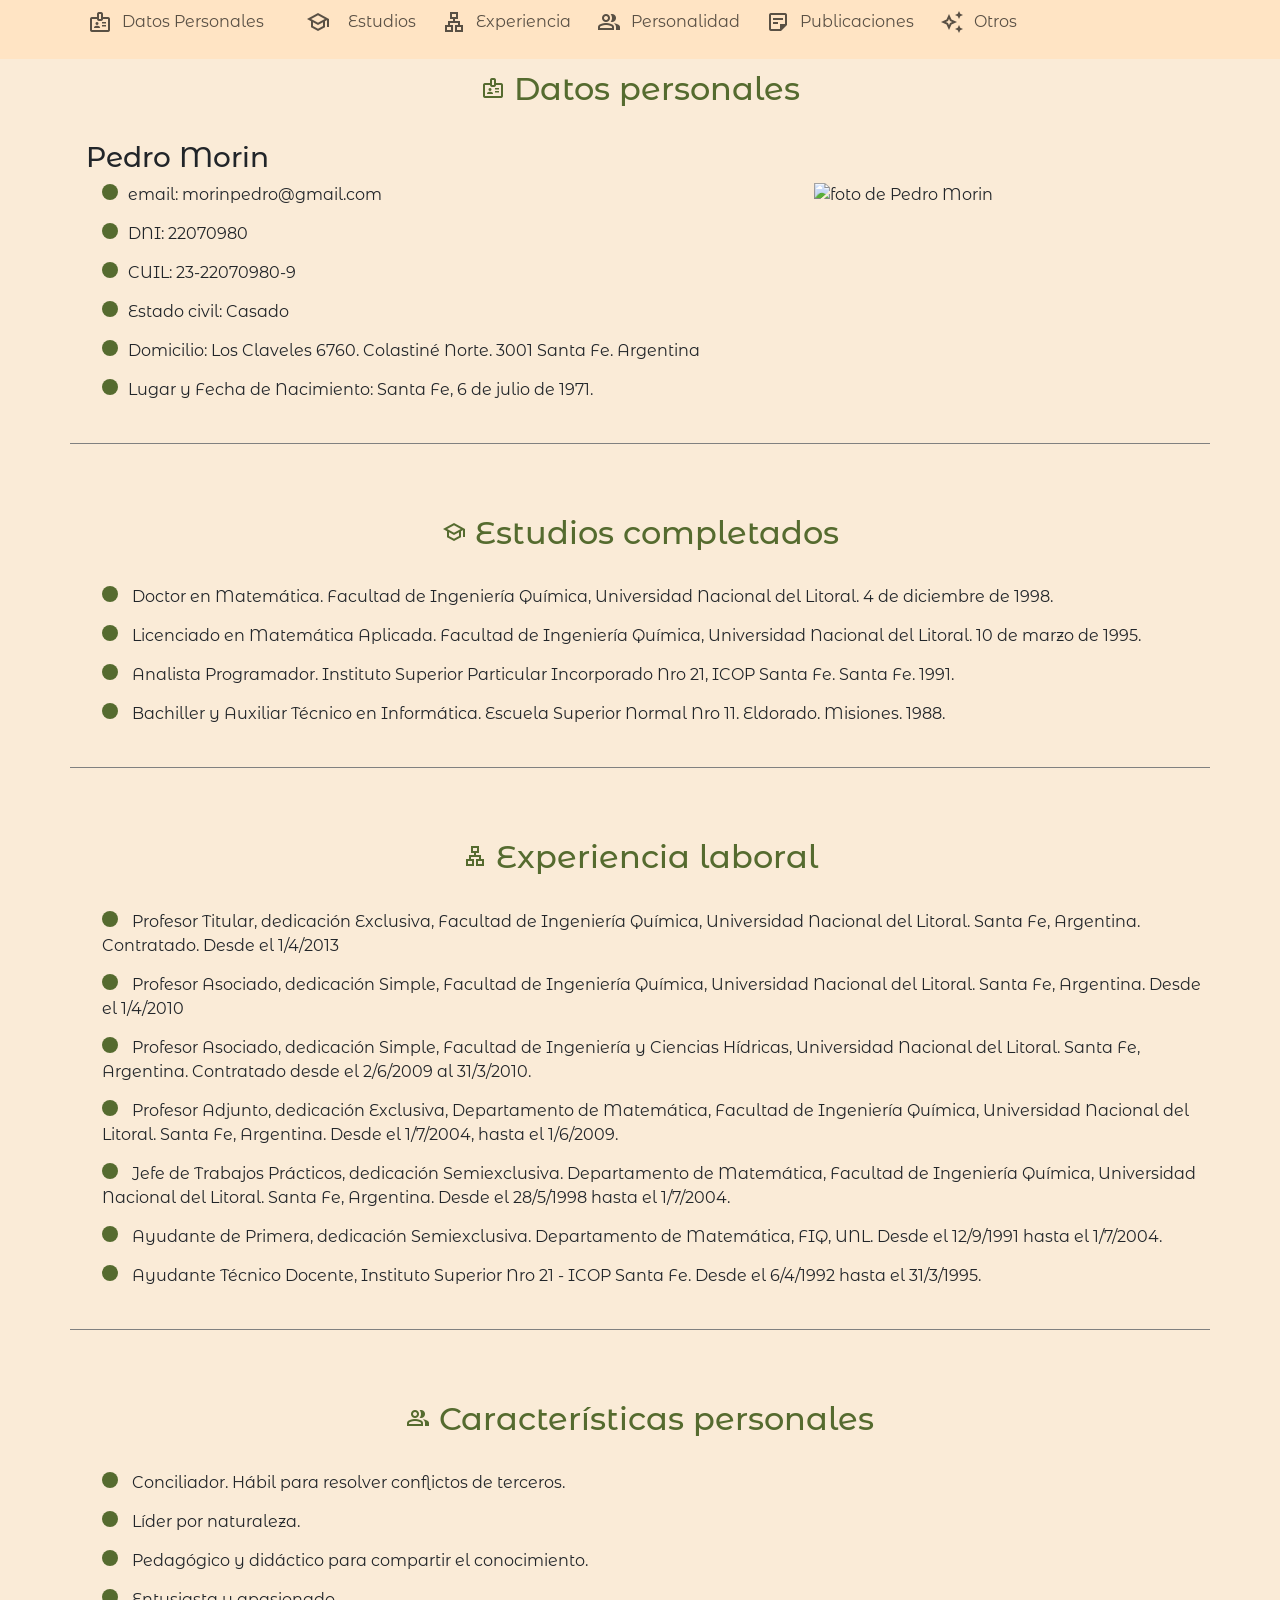
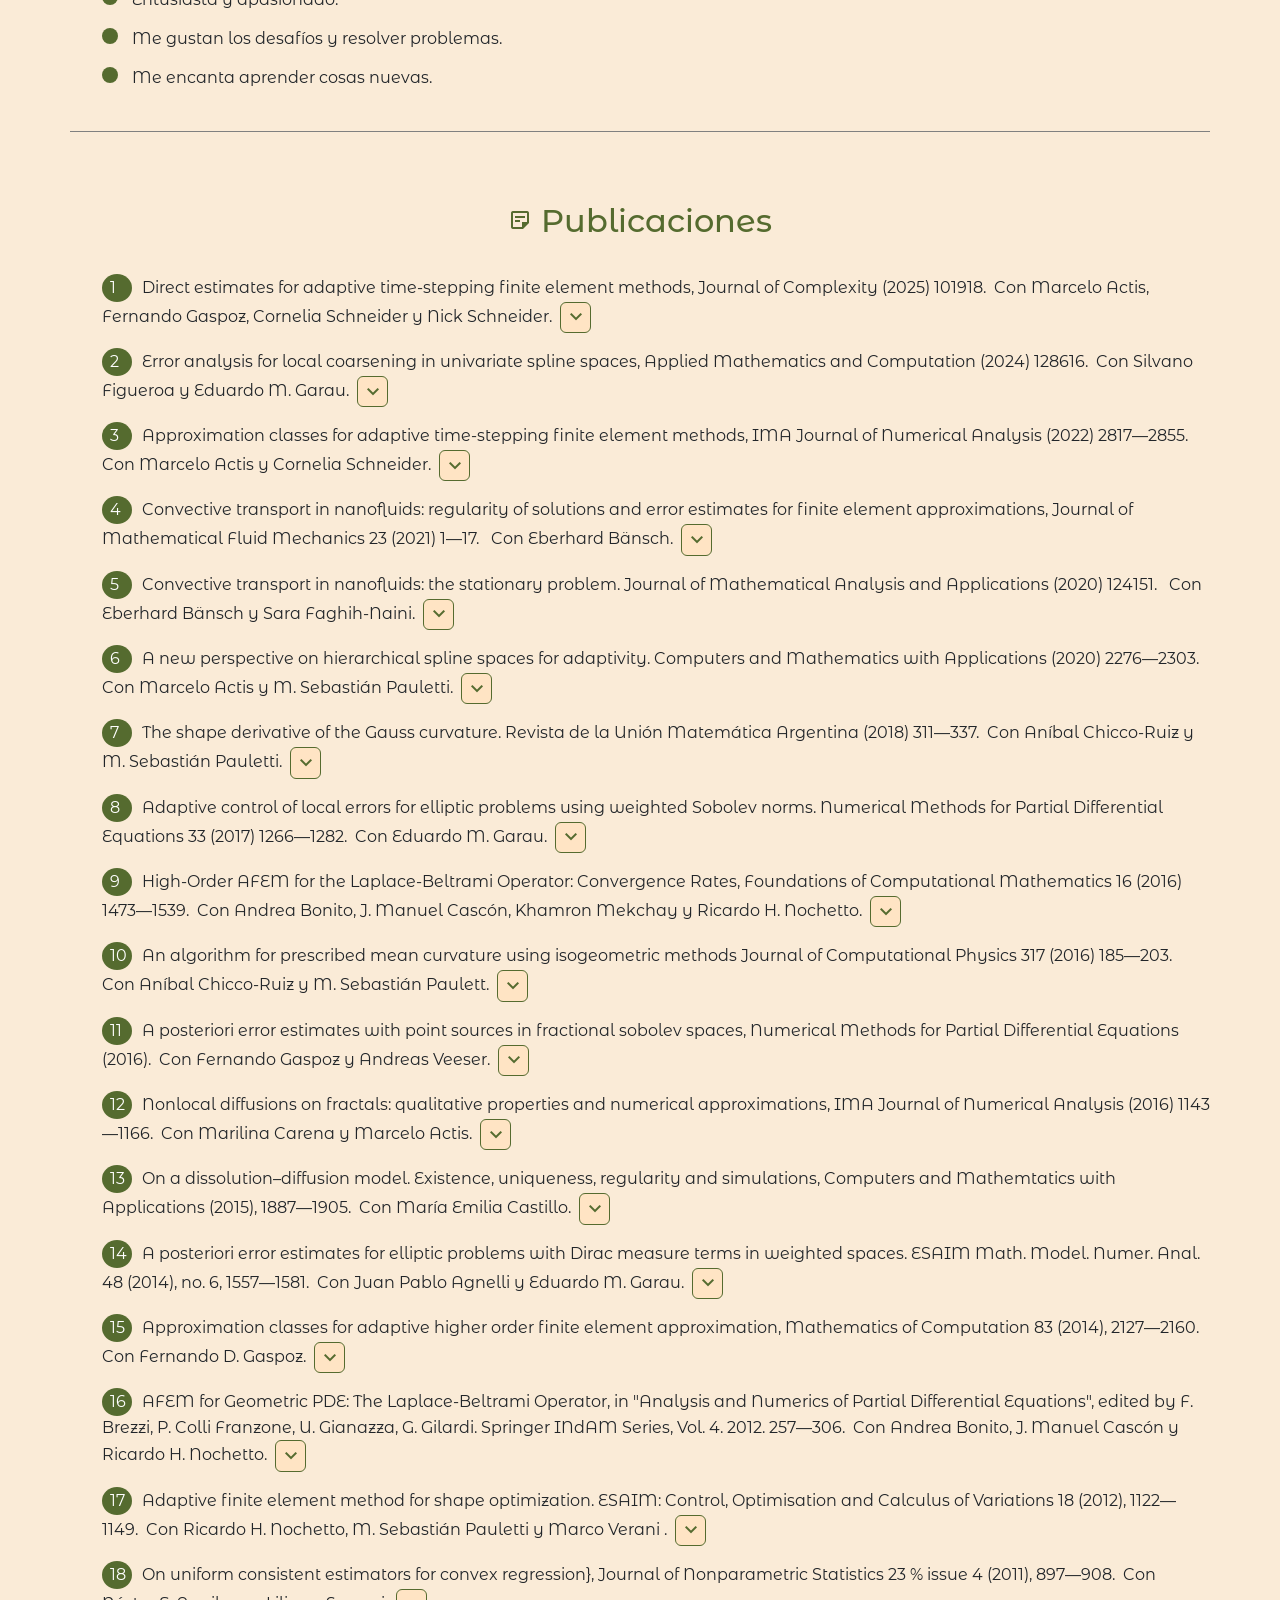
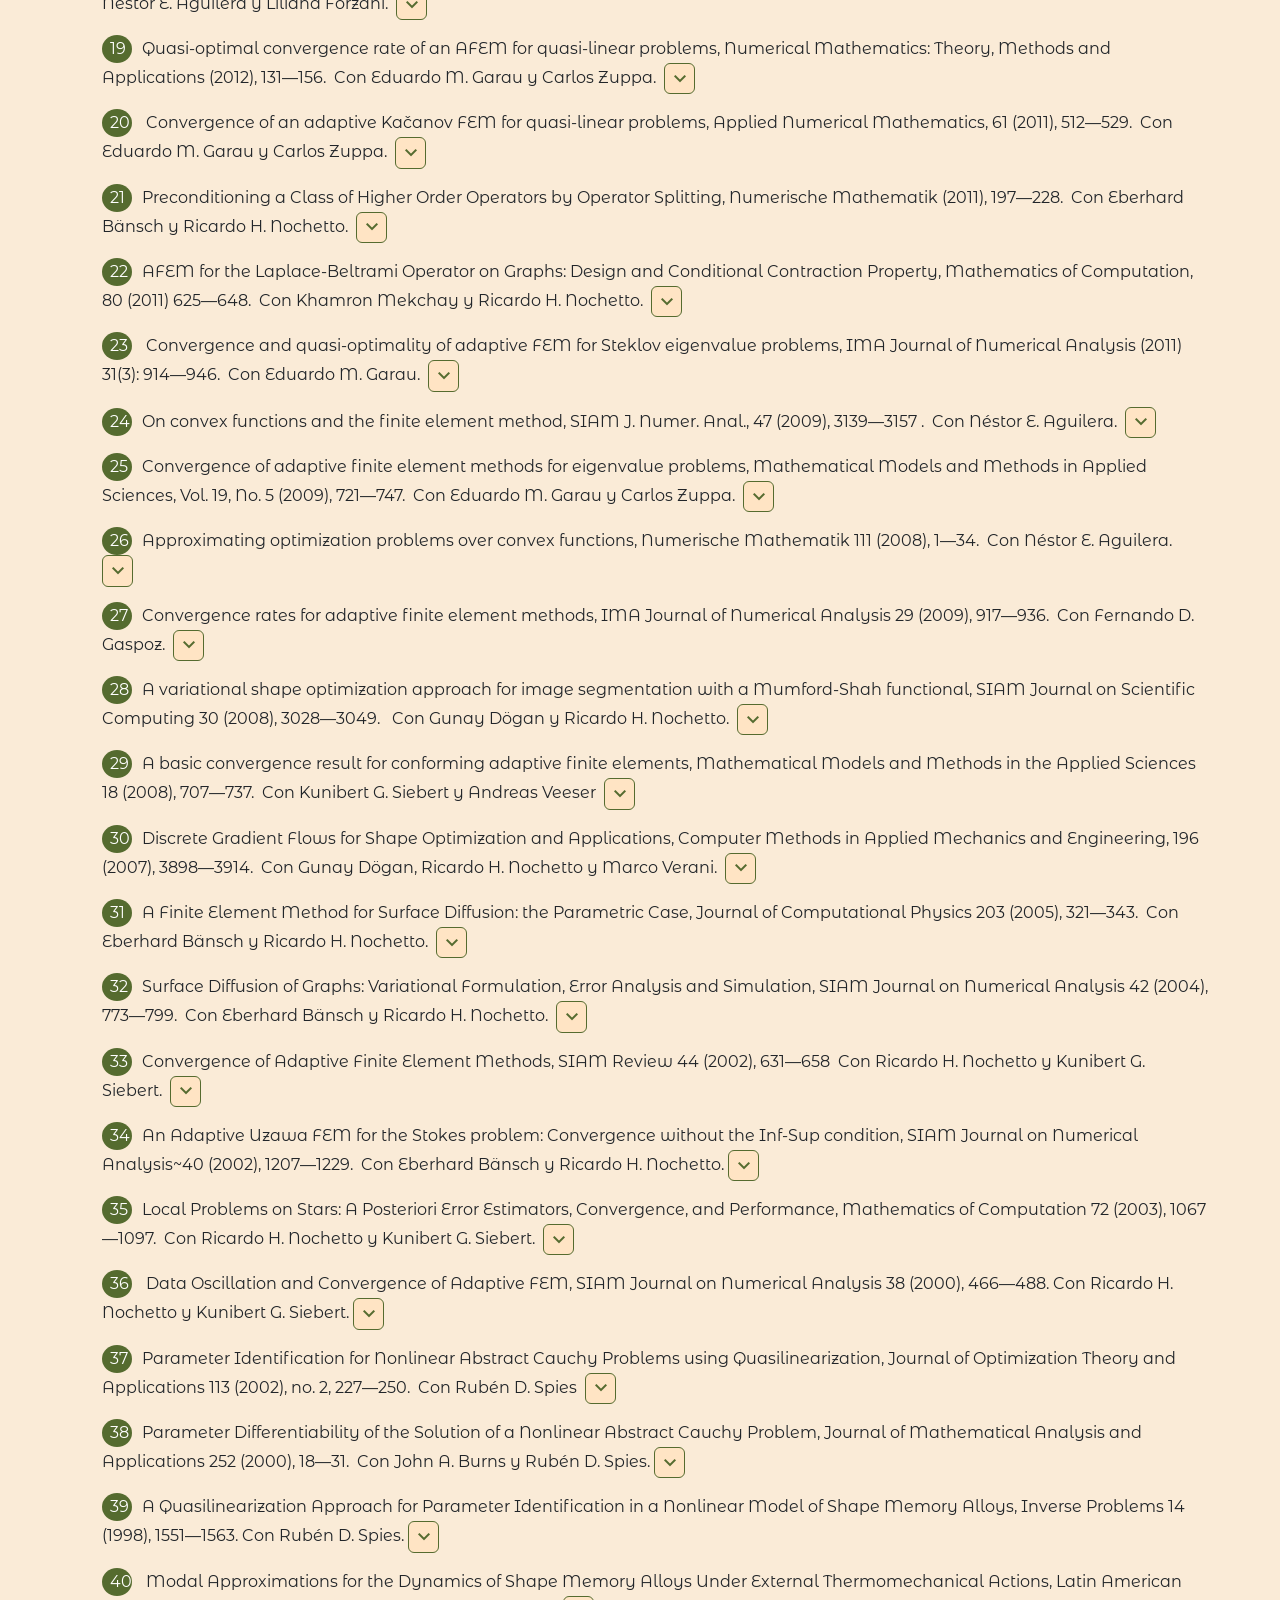
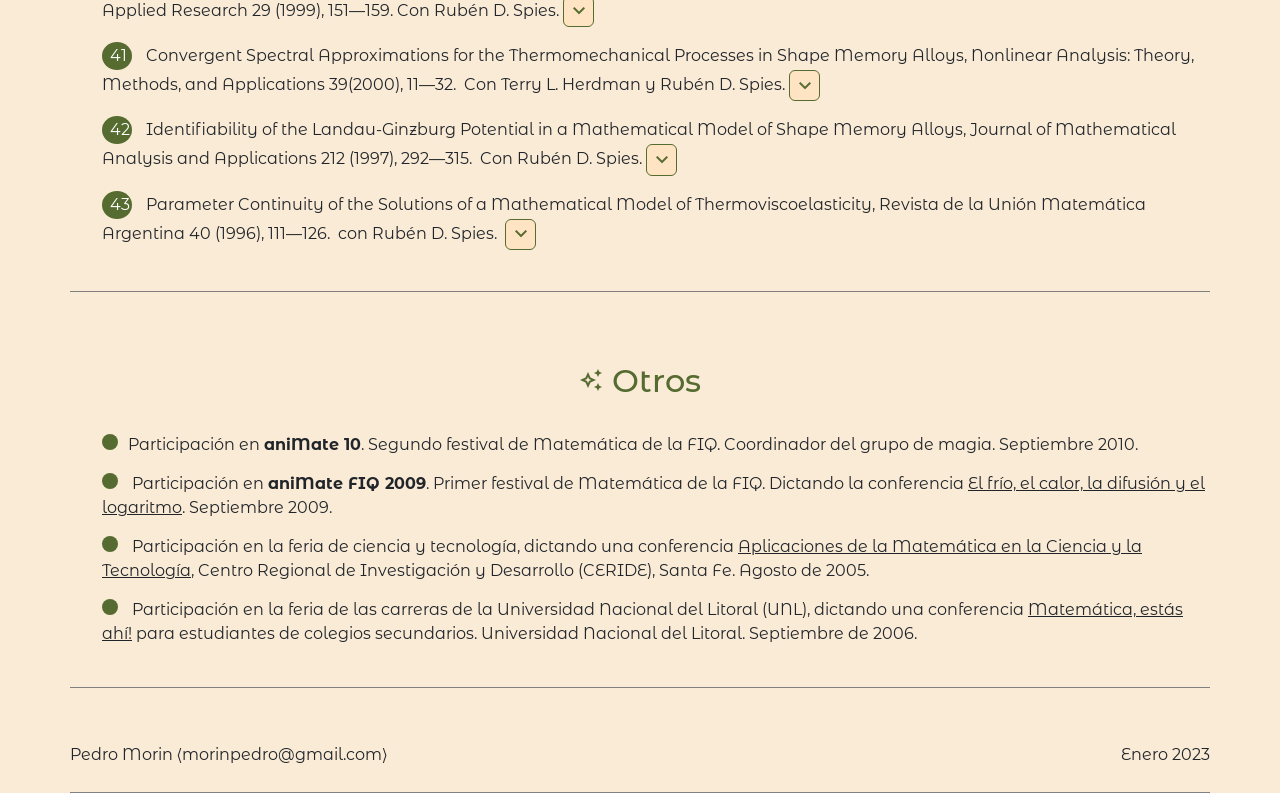
==== index.html @ 514f61dd "publicaciones actualizadas" ====
<!DOCTYPE html>
<html lang="es">

<head>
  <meta charset="UTF-8">
  <meta http-equiv="X-UA-Compatible" content="IE=edge">
  <meta name="viewport" content="width=device-width, initial-scale=1.0">
  <title>Pedro Morin</title>
  <link href="https://cdn.jsdelivr.net/npm/bootstrap@5.0.2/dist/css/bootstrap.min.css" rel="stylesheet"
    integrity="sha384-EVSTQN3/azprG1Anm3QDgpJLIm9Nao0Yz1ztcQTwFspd3yD65VohhpuuCOmLASjC" crossorigin="anonymous">
  <link rel="preconnect" href="https://fonts.googleapis.com">
  <link rel="preconnect" href="https://fonts.gstatic.com" crossorigin>
  <link
    href="https://fonts.googleapis.com/css2?family=Montserrat+Alternates:ital,wght@0,100;0,300;0,400;0,500;1,100&display=swap"
    rel="stylesheet">
  <link href="https://fonts.googleapis.com/icon?family=Material+Icons" rel="stylesheet">
  <link rel="stylesheet"
    href="https://fonts.googleapis.com/css2?family=Material+Symbols+Outlined:opsz,wght,FILL,GRAD@48,400,0,0">
  <link rel="stylesheet" href="css/styles.css">
</head>

<body>

  <div class="container">

    <nav class="navbar fixed-top navbar-expand-xl navbar-light">
      <div class="container">
        <button class="navbar-toggler" type="button" data-bs-toggle="collapse" data-bs-target="#navbarSupportedContent"
          aria-controls="navbarSupportedContent" aria-expanded="false" aria-label="Navegar">
          <span class="navbar-toggler-icon"></span>
        </button>
        <div class="collapse navbar-collapse" id="navbarSupportedContent">
          <ul class="navbar-nav">
            <li class="nav-item">
              <a class="nav-link" aria-current="page" href="#">
                <span class="material-symbols-outlined">badge</span>
                <span>Datos Personales</span>
              </a>
            </li>
            <li class="nav-item">
              <a class="nav-link" href="#estudios">
                <span class="material-symbols-outlined ms-3 pe-2">school</span>
                <span>Estudios</span></a>
            </li>
            <li class="nav-item">
              <a class="nav-link" href="#experiencia-laboral">
                <span class="material-symbols-outlined">lan</span>
                Experiencia
              </a>
            </li>
            <li class="nav-item">
              <a class="nav-link" href="#caracteristicas-personales">
                <span class="material-symbols-outlined">group</span>
                Personalidad
              </a>
            </li>
            <li class="nav-item">
              <a class="nav-link" href="#publicaciones">
                <span class="material-symbols-outlined">sticky_note_2</span>
                Publicaciones
              </a>
            </li>
            <li class="nav-item">
              <a class="nav-link" href="#otros">
                <span class="material-symbols-outlined">auto_awesome</span>
                Otros
              </a>
            </li>
          </ul>
        </div>
      </div>
    </nav>


    <section id="datos-personales">
      <h2>
        <span class="material-symbols-outlined">badge</span>
        Datos personales
      </h2>

      <div class="clearfix">
        <h3 class="ms-3">Pedro Morin</h3>
        <img class="col-sm-4 float-sm-end mb-3 ms-3 me-3 me-ms-0" src="img/MorinP.jpg" alt="foto de Pedro Morin">
        <ul>
          <li>email: morinpedro@gmail.com</li>
          <li>DNI: 22070980</li>
          <li>CUIL: 23-22070980-9</li>
          <li>Estado civil: Casado</li>
          <li>Domicilio: Los Claveles 6760. Colastiné Norte. 3001 Santa Fe. Argentina</li>
          <li>Lugar y Fecha de Nacimiento: Santa Fe, 6 de julio de 1971.</li>
        </ul>
      </div>
    </section>

    <section id="estudios">
      <h2><span class="material-symbols-outlined">school</span> Estudios completados</h2>

      <ul>
        <li>
          Doctor en Matemática. Facultad de
          Ingeniería Química, Universidad Nacional del Litoral.
          4 de diciembre de 1998.
        </li>

        <li>
          Licenciado en Matemática Aplicada. Facultad de
          Ingeniería Química, Universidad Nacional del Litoral.
          10 de marzo de 1995.
        </li>

        <li>
          Analista Programador. Instituto Superior Particular
          Incorporado Nro 21, ICOP Santa Fe. Santa Fe. 1991.
        </li>

        <li>
          Bachiller y Auxiliar Técnico en Informática. Escuela
          Superior Normal Nro 11. Eldorado. Misiones. 1988.
        </li>
      </ul>
    </section>

    <section id="experiencia-laboral">
      <h2>
        <span class="material-symbols-outlined">lan</span>
        Experiencia laboral
      </h2>
      <ul>

        <li>
          Profesor Titular, dedicación Exclusiva,
          Facultad de Ingeniería Química,
          Universidad Nacional del Litoral.
          Santa Fe, Argentina. Contratado. Desde el 1/4/2013
        </li>

        <li>
          Profesor Asociado, dedicación Simple,
          Facultad de Ingeniería Química,
          Universidad Nacional del Litoral.
          Santa Fe, Argentina. Desde el 1/4/2010
        </li>

        <li>
          Profesor Asociado, dedicación Simple,
          Facultad de Ingeniería y Ciencias Hídricas,
          Universidad Nacional del Litoral.
          Santa Fe, Argentina. Contratado desde el 2/6/2009 al 31/3/2010.
        </li>

        <li>
          Profesor Adjunto, dedicación Exclusiva,
          Departamento de Matemática,
          Facultad de Ingeniería Química,
          Universidad Nacional del Litoral.
          Santa Fe, Argentina. Desde el 1/7/2004, hasta el 1/6/2009.
        </li>

        <li>
          Jefe de Trabajos Prácticos, dedicación Semiexclusiva.
          Departamento de Matemática,
          Facultad de Ingeniería Química,
          Universidad Nacional del Litoral.
          Santa Fe, Argentina.
          Desde el 28/5/1998 hasta el 1/7/2004.
        </li>

        <li>
          Ayudante de Primera, dedicación Semiexclusiva.
          Departamento de Matemática,
          FIQ,
          UNL.
          Desde el 12/9/1991 hasta el 1/7/2004.
        </li>

        <li>
          Ayudante Técnico Docente,
          Instituto Superior Nro 21 - ICOP Santa Fe.
          Desde el 6/4/1992 hasta el 31/3/1995.
        </li>

      </ul>

    </section>

    <section id="caracteristicas-personales">
      <h2>
        <span class="material-symbols-outlined">group</span>
        Características personales
      </h2>

      <ul>
        <li>
          Conciliador. Hábil para resolver conflictos de terceros.
        </li>
        <li>
          Líder por naturaleza.
        </li>
        <li>
          Pedagógico y didáctico para compartir el conocimiento.
        </li>
        <li>
          Entusiasta y apasionado.
        </li>
        <li>
          Me gustan los desafíos y resolver problemas.
        </li>
        <li>
          Me encanta aprender cosas nuevas.
        </li>
      </ul>

    </section>

    <section id="publicaciones">
      <h2>
        <span class="material-symbols-outlined">sticky_note_2</span>
        Publicaciones
      </h2>
      <ol>
<li>Direct estimates for adaptive time-stepping finite
element methods, Journal of Complexity (2025) 101918.&nbsp;
  Con Marcelo Actis, Fernando Gaspoz, Cornelia Schneider y Nick Schneider.&nbsp;
  <button id="botonMostrarResumen40" type="button" class="btn btn-secondary botonMostrarResumen">
    <span class="material-symbols-outlined align-middle">expand_more</span>
  </button>
  <button id="botonOcultarResumen40" type="button" class="btn btn-secondary botonOcultarResumen">
    <span class="material-symbols-outlined align-middle">expand_less</span>
  </button>

  <div class="resumen" id="resumen40">
    <p>
      <strong> Abstract: </strong>
      We study direct estimates for adaptive time-stepping finite element methods for time-dependent partial differential
      equations. Our results generalize previous findings from \cite{AMS22}, where the approximation error was only measured
      in $L_2([0,T],L_2(\Omega))$. In particular, we now also cover the error norms $L_{\infty}([0,T],L_2(\Omega))$ and
      $L_2([0,T],H^1(\Omega))$ which are more natural in this context.
    </p>
    <p>
      <em>Keywords:</em>
      Direct estimates; Approximation classes; Besov spaces; Adaptive time-stepping finite element methods; Near-best approximation
    </p>
    <p>
      <em> AMS Subject Classifications: </em>
      primary: 41A25; 65D05. secondary: 65N30; 65N50.
    </p>
    <p>
      <a href="" target="_blank">Artículo completo</a>
    </p>
  </div>
</li>

<li>Error analysis for local coarsening in univariate spline spaces, Applied
Mathematics and Computation (2024) 128616.&nbsp;
  Con Silvano Figueroa y Eduardo M. Garau.&nbsp;
  <button id="botonMostrarResumen39" type="button" class="btn btn-secondary botonMostrarResumen">
    <span class="material-symbols-outlined align-middle">expand_more</span>
  </button>
  <button id="botonOcultarResumen39" type="button" class="btn btn-secondary botonOcultarResumen">
    <span class="material-symbols-outlined align-middle">expand_less</span>
  </button>

  <div class="resumen" id="resumen39">
    <p>
      <strong> Abstract: </strong>
      In this article we analyze the error produced by the removal of an arbitrary knot from a spline function; we consider
      the $L^2$-, the $H^1$- and the $L^\infty$-errors. When a knot has multiplicity greater than one, this implies a reduction of its multiplicity by one unit. In
      particular, we deduce a very simple formula to compute the error in terms of some neighboring knots and a few
      coefficients of the considered spline. Furthermore, we show precisely how this error is related to the jump of a
      derivative of the spline at the knot. We then use the developed theory to propose efficient and very low-cost local
      error indicators and adaptive coarsening algorithms. Finally, we present some numerical experiments to illustrate their
      performance and show some applications.
    </p>
    <p>
      <a href="https://doi.org/10.1016/j.amc.2024.128616" target="_blank">Artículo completo</a>
    </p>
  </div>
</li>
<li>Approximation classes for adaptive time-stepping finite element methods,
IMA Journal of Numerical Analysis (2022) 2817&mdash;2855.&nbsp;
  Con Marcelo Actis y Cornelia Schneider.&nbsp;
  <button id="botonMostrarResumen38" type="button" class="btn btn-secondary botonMostrarResumen">
    <span class="material-symbols-outlined align-middle">expand_more</span>
  </button>
  <button id="botonOcultarResumen38" type="button" class="btn btn-secondary botonOcultarResumen">
    <span class="material-symbols-outlined align-middle">expand_less</span>
  </button>

  <div class="resumen" id="resumen38">
    <p>
      <strong> Abstract: </strong>
      We study approximation classes for adaptive time-stepping finite element methods for time-dependent partial differential
      equations. We measure the approximation error in $L_2([0,T)\times \Omega)$
      and consider the approximation with discontinuous finite elements in time and continuous finite elements in space, of
      any degree. As a by-product we define anisotropic Besov spaces for Banach-space-valued functions on an interval and
      derive some embeddings, as well as Jackson- and Whitney-type estimates.
    </p>
    <p>
      <em>Keywords:</em>
      approximation classes, Besov spaces, Whitney estimate, adaptive time-stepping finite element methods, greedy algorithm
    </p>
    <p>
      <a href="https://doi.org/10.1093/imanum/drac056" target="_blank">Artículo completo</a>
    </p>
  </div>
</li>
<li>Convective transport in nanofluids: regularity of solutions and error estimates for
finite element approximations, Journal of Mathematical Fluid Mechanics 23 (2021) 1&mdash;17.
  &nbsp;
  Con Eberhard Bänsch.&nbsp;
  <button id="botonMostrarResumen37" type="button" class="btn btn-secondary botonMostrarResumen">
    <span class="material-symbols-outlined align-middle">expand_more</span>
  </button>
  <button id="botonOcultarResumen37" type="button" class="btn btn-secondary botonOcultarResumen">
    <span class="material-symbols-outlined align-middle">expand_less</span>
  </button>

  <div class="resumen" id="resumen37">
    <p>
      <strong> Abstract: </strong>
      We study the stationary version of a thermodynamically consistent variant of the Buongiorno model describing convective
      transport in nanofluids. Under some smallness assumptions it is proved that there exist regular solutions. Based on this
      regularity result, error estimates, both in the natural norm as well as in weaker norms for finite element
      approximations can be shown. The proofs are based on the theory developed by Caloz and Rappaz for general nonlinear,
      smooth problems. Computational results confirm the theoretical findings.

    </p>
    <p>
      <a href="https://link.springer.com/article/10.1007/s00021-020-00554-y" target="_blank">Artículo completo</a>
    </p>
  </div>
</li>
<li>Convective transport in nanofluids: the stationary problem. Journal
of Mathematical Analysis and Applications (2020) 124151. &nbsp;
  Con Eberhard Bänsch y Sara Faghih-Naini.&nbsp;
  <button id="botonMostrarResumen36" type="button" class="btn btn-secondary botonMostrarResumen">
    <span class="material-symbols-outlined align-middle">expand_more</span>
  </button>
  <button id="botonOcultarResumen36" type="button" class="btn btn-secondary botonOcultarResumen">
    <span class="material-symbols-outlined align-middle">expand_less</span>
  </button>

  <div class="resumen" id="resumen36">
    <p>
      <strong> Abstract: </strong>
      We analyze the existence of solutions to the stationary problem from a mathematical model for convective transport in
      nanofluids including thermophoretic effects that is very similar to the celebrated model of Buongiorno [6].
    </p>
    <p>
      <em>Keywords:</em>
      NanofluidThermophoresisHeat transferEnergy estimateWeak solution
    </p>
    <p>
      <a href="https://doi.org/10.1016/j.jmaa.2020.124151" target="_blank">Artículo completo</a>
    </p>
  </div>
</li>
<li>A new perspective on hierarchical spline spaces for adaptivity. 
  Computers and Mathematics with Applications (2020) 2276&mdash;2303. &nbsp;
  Con Marcelo Actis y M. Sebastián Pauletti.&nbsp;
  <button id="botonMostrarResumen35" type="button" class="btn btn-secondary botonMostrarResumen">
    <span class="material-symbols-outlined align-middle">expand_more</span>
  </button>
  <button id="botonOcultarResumen35" type="button" class="btn btn-secondary botonOcultarResumen">
    <span class="material-symbols-outlined align-middle">expand_less</span>
  </button>

  <div class="resumen" id="resumen35">
    <p>
      <strong> Abstract: </strong>
      We introduce a framework for spline spaces of hierarchical type, based on a parent–children relation, which is very
      convenient for the analysis as well as the implementation of adaptive isogeometric methods. This framework exploits the
      innate refinement by functions in the B-splines context, rather than by elements or cells, which is more natural in the
      finite element context. Furthermore, it entails a new language to handle hierarchical spline spaces, which allows to
      tackle fundamental questions in a very simple manner. For example, it makes it simple to create hierarchical bases with
      several desired properties with a refinement procedure which has linear complexity, i.e., the resulting bases have
      cardinality bounded by the number of initially marked functions.
    </p>
    <p>
      <em>Keywords:</em>
      Hierarchical spacesSplines basesOptimality for adaptive methods
    </p>

    <p>
      <a href="https://doi.org/10.1016/j.camwa.2019.10.028" target="_blank">Artículo completo</a>
    </p>
  </div>
</li>

<li>The shape derivative of the Gauss curvature. Revista de la Unión
Matemática Argentina (2018) 311&mdash;337.&nbsp;
  Con Aníbal Chicco-Ruiz y M. Sebastián Pauletti.&nbsp;
  <button id="botonMostrarResumen34" type="button" class="btn btn-secondary botonMostrarResumen">
    <span class="material-symbols-outlined align-middle">expand_more</span>
  </button>
  <button id="botonOcultarResumen34" type="button" class="btn btn-secondary botonOcultarResumen">
    <span class="material-symbols-outlined align-middle">expand_less</span>
  </button>

  <div class="resumen" id="resumen34">
    <p>
      <strong> Abstract: </strong>
      We present a review of results about the shape derivatives of
      scalar- and vector-valued shape functions, and extend the results from Do˘gan
      and Nochetto [ESAIM Math. Model. Numer. Anal. 46 (2012), no. 1, 59&mdash;79] to
      more general surface energies. In that article, Do˘gan and Nochetto consider
      surface energies defined as integrals over surfaces of functions that can depend
      on the position, the unit normal and the mean curvature of the surface. In
      this work we present a systematic way to derive formulas for the shape derivative of more general geometric quantities,
      including the Gauss curvature
      (a new result not available in the literature) and other geometric invariants
      (eigenvalues of the second fundamental form). This is done for hyper-surfaces
      in the Euclidean space of any finite dimension. As an application of the results, with relevance for numerical methods
      in applied problems, we derive a
      Newton-type method to approximate a minimizer of a shape functional. We
      finally find the particular formulas for the first and second order shape derivatives of the area and the Willmore
      functional, which are necessary for the
      aforementioned Newton-type method.
    </p>
    <p>
      <em>Keywords:</em>
      Shape derivative, Gauss curvature, shape optimization, differentiation
      formulas.
    </p>
    <p>
      <em> AMS Subject Classifications: </em>
      65K10, 49M15, 53A10, 53A55
    </p>
    <p>
      <a href="https://inmabb.criba.edu.ar/revuma/pdf/v59n2/v59n2a06" target="_blank">Artículo completo</a>
    </p>
  </div>
</li>

<li>Adaptive control of local errors for elliptic problems using weighted Sobolev norms.
Numerical Methods for Partial Differential Equations 33 (2017) 1266&mdash;1282.&nbsp;
  Con Eduardo M. Garau.&nbsp;
  <button id="botonMostrarResumen33" type="button" class="btn btn-secondary botonMostrarResumen">
    <span class="material-symbols-outlined align-middle">expand_more</span>
  </button>
  <button id="botonOcultarResumen33" type="button" class="btn btn-secondary botonOcultarResumen">
    <span class="material-symbols-outlined align-middle">expand_less</span>
  </button>

  <div class="resumen" id="resumen33">
    <p>
      <strong> Abstract: </strong>
      We develop an a posteriori error estimator which focuses on the local H1 error on a region of interest. The estimator
      bounds a weighted Sobolev norm of the error and is efficient up to oscillation terms. The new idea is very simple and
      applies to a large class of problems. An adaptive method guided by this estimator is implemented and compared to other
      local estimators, showing an excellent performance.
    </p>
    <p>
      <a href="https://doi.org/10.1002/num.22142" target="_blank">Artículo completo</a>
    </p>
  </div>
</li>


        <li>High-Order AFEM for the Laplace-Beltrami
        Operator: Convergence Rates, Foundations of Computational Mathematics 16 (2016) 
        1473&mdash;1539.&nbsp;
  Con Andrea Bonito, J. Manuel Cascón, Khamron Mekchay y Ricardo H. Nochetto.&nbsp;
  <button id="botonMostrarResumen32" type="button" class="btn btn-secondary botonMostrarResumen">
    <span class="material-symbols-outlined align-middle">expand_more</span>
  </button>
  <button id="botonOcultarResumen32" type="button" class="btn btn-secondary botonOcultarResumen">
    <span class="material-symbols-outlined align-middle">expand_less</span>
  </button>

  <div class="resumen" id="resumen32">
    <p>
      <strong> Abstract: </strong>
      We present a new AFEM for the Laplace–Beltrami operator with arbitrary polynomial degree on parametric surfaces, which
      are globally W_\infty^1
      and piecewise in a suitable Besov class embedded in C^{1,\alpha}
      with $\alpha\in(0,1]$.
      The idea is to have the surface sufficiently well resolved in
      relative to the current resolution of the PDE in H^1.
      This gives rise to a conditional contraction property of the PDE module. We present a suitable approximation class and
      discuss its relation to Besov regularity of the surface, solution, and forcing. We prove optimal convergence rates for
      AFEM which are dictated by the worst decay rate of the surface error in
      and PDE error in    .
    </p>
    <p>
      <em>Keywords:</em>

    </p>
    <p>
      <em> AMS Subject Classifications: </em>

    </p>
    <p>
      <a href="https://link.springer.com/article/10.1007/s10208-016-9335-7" target="_blank">Artículo completo</a>
    </p>
  </div>
</li>

<li>An algorithm for prescribed mean curvature using isogeometric methods 
Journal of Computational Physics 317 (2016)
  185&mdash;203.&nbsp;
  Con Aníbal Chicco-Ruiz y M. Sebastián Paulett.&nbsp;
  <button id="botonMostrarResumen31" type="button" class="btn btn-secondary botonMostrarResumen">
    <span class="material-symbols-outlined align-middle">expand_more</span>
  </button>
  <button id="botonOcultarResumen31" type="button" class="btn btn-secondary botonOcultarResumen">
    <span class="material-symbols-outlined align-middle">expand_less</span>
  </button>

  <div class="resumen" id="resumen31">
    <p>
      <strong> Abstract: </strong>
      We present a Newton type algorithm to find parametric surfaces of prescribed mean curvature with a fixed given boundary.
      In particular, it applies to the problem of minimal surfaces. The algorithm relies on some global regularity of the
      spaces where it is posed, which is naturally fitted for discretization with isogeometric type of spaces. We introduce a
      discretization of the continuous algorithm and present a simple implementation using the recently released isogeometric
      software library igatools. Finally, we show several numerical experiments which highlight the convergence properties of
      the scheme.
    </p>
    <p>
      <em>Keywords:</em>
      Minimal surfaces; Prescribed curvature; Isogeometric analysis; Quasi-Newton
    </p>
    <p>
      <a href="https://doi.org/10.1016/j.jcp.2016.04.012" target="_blank">Artículo completo</a>
    </p>
  </div>
</li>

<li>A posteriori error estimates with point sources in fractional sobolev spaces,
  Numerical Methods for Partial Differential Equations (2016).&nbsp;
  Con Fernando Gaspoz y Andreas Veeser.&nbsp;
  <button id="botonMostrarResumen30" type="button" class="btn btn-secondary botonMostrarResumen">
    <span class="material-symbols-outlined align-middle">expand_more</span>
  </button>
  <button id="botonOcultarResumen30" type="button" class="btn btn-secondary botonOcultarResumen">
    <span class="material-symbols-outlined align-middle">expand_less</span>
  </button>

  <div class="resumen" id="resumen30">
    <p>
      <strong> Abstract: </strong>
      We consider Poisson's equation with a finite number of weighted Dirac masses as a source term, together with its
      discretization by means of conforming finite elements. For the error in fractional Sobolev spaces, we propose
      residual-type a~posteriori estimators with a specifically tailored oscillation and show that, on two-dimensional
      polygonal domains, they are reliable and locally efficient. In numerical tests, their use in an adaptive algorithm leads
      to optimal error decayrates.
    </p>
    <p>
      <em>Keywords:</em>
      finite element methods, a~posteriori error estimators, Dirac mass, adaptivity, fractional Sobolev spaces
    </p>
    <p>
      <a href="https://doi.org/10.1002/num.22065" target="_blank">Artículo completo</a>
    </p>
  </div>
</li>

<li>Nonlocal diffusions on fractals: qualitative properties and numerical approximations,
  IMA Journal of Numerical Analysis (2016) 1143&mdash;1166.&nbsp;
  Con Marilina Carena y Marcelo Actis.&nbsp;
  <button id="botonMostrarResumen29" type="button" class="btn btn-secondary botonMostrarResumen">
    <span class="material-symbols-outlined align-middle">expand_more</span>
  </button>
  <button id="botonOcultarResumen29" type="button" class="btn btn-secondary botonOcultarResumen">
    <span class="material-symbols-outlined align-middle">expand_less</span>
  </button>

  <div class="resumen" id="resumen29">
    <p>
      <strong> Abstract: </strong>
      We propose a numerical method to approximate the solution of a nonlocal diffusion problem on a general setting of metric
      measure spaces. These spaces include, but are not limited to, fractals, manifolds and Euclidean domains. We obtain error
      estimates in $L^\infty(L^p)$ for $p=1,\infty$ under the sole assumption of the initial datum being in $L^p$. An improved
      bound for the error in $L^\infty(L^1)$ is obtained when the initial datum is in $L^2$. We also derive some qualitative
      properties of the solutions like stability, comparison principles and study the asymptotic behavior as $t\to\infty$. We
      finally present two examples on fractals: the Sierpinski gasket and the Sierpinski carpet, which illustrate on the
      effect of nonlocal diffusion for piecewise constant initialdatum.
    </p>
    <p>
      <em>Keywords:</em>
      non-local diffusions, space of homogeneous type, fractals
    </p>
    <p>
      <a href="https://doi.org/10.1093/imanum/drv063" target="_blank">Artículo completo</a>
    </p>
  </div>
</li>

        <li>On a dissolution–diffusion model. Existence, uniqueness, regularity and simulations,
        Computers and Mathemtatics with Applications (2015), 1887&mdash;1905.&nbsp;
          Con María Emilia Castillo.&nbsp;
          <button id="botonMostrarResumen28" type="button" class="btn btn-secondary botonMostrarResumen">
            <span class="material-symbols-outlined align-middle">expand_more</span>
          </button>
          <button id="botonOcultarResumen28" type="button" class="btn btn-secondary botonOcultarResumen">
            <span class="material-symbols-outlined align-middle">expand_less</span>
          </button>
        
          <div class="resumen" id="resumen28">
            <p>
              <strong> Abstract: </strong>
              We perform a mathematical analysis of a model for drug dissolution–diffusion in non erodible nor swellable devices. We
              deduce a model and obtain a coupled nonlinear system which contains a parabolic equation for the dissolved drug and an
              ordinary differential equation for the solid drug, which is assumed to be distributed in the whole domain into
              microspheres which can differ in size. We analyze existence, uniqueness, and regularity properties of the system.
              Existence is proved using Schauder fixed point theorem. Lack of uniqueness is shown when the initial concentration of
              dissolved drug is higher than the saturation density in a region, and uniqueness is obtained in the non-saturated case.
              A square root function appears in the equation for the solid drug, and is responsible for the lack of uniqueness in the
              oversaturated case. The regularity results are sufficient for the optimal a priori error estimates of a finite element
              discretization of the system, which is presented and analyzed here. Simulations illustrating some features of the
              solutions and a good agreement with laboratory experiments are presented. Finally, we obtain error estimates for the
              finite element method used to compute the simulations.
            </p>
            <p>
              <em>Keywords:</em>
              Dissolution–diffusion, Drug release, Partial differential equations, Finite elements
            </p>
            <p>
              <a href="https://doi.org/10.1016/j.camwa.2015.08.004" target="_blank">Artículo completo</a>
            </p>
          </div>
        </li>

        <li>A posteriori error estimates for elliptic problems with Dirac measure terms in weighted spaces. ESAIM Math. Model. Numer. Anal. 48 (2014), no. 6, 1557&mdash;1581.&nbsp;
        Con Juan Pablo Agnelli y Eduardo M. Garau.&nbsp;
          <button id="botonMostrarResumen27" type="button" class="btn btn-secondary botonMostrarResumen">
            <span class="material-symbols-outlined align-middle">expand_more</span>
          </button>
          <button id="botonOcultarResumen27" type="button" class="btn btn-secondary botonOcultarResumen">
            <span class="material-symbols-outlined align-middle">expand_less</span>
          </button>
        
          <div class="resumen" id="resumen27">
            <p>
              <strong> Abstract: </strong>
              In this article we develop a posteriori error estimates for general second order elliptic problems with point sources in
              two- and three-dimensional domains. We prove a global upper bound and a local lower bound for the error measured in a
              weighted Sobolev space. The weight considered is a (positive) power of the distance to the support of the Dirac delta
              source term, and belongs to the Muckenhoupt's class $A_2$. The theory hinges on local approximation properties of either
              Clément or Scott-Zhang interpolation operators, without need of suitable modifications, and makes use of weighted
              estimates for fractional integrals and maximal functions. Numerical experiments with an adaptive algorithm yield optimal
              meshes and very good effectivity indices.
            </p>
            <p>
              <em>Keywords:</em>
              elliptic problems, point sources, a posteriori error estimates, finite elements, weighted Sobolevspaces
            </p>
            <p>
              <em> AMS Subject Classifications: </em>
              35J15 / 65N12 / 65N15 / 65N30 / 65N50 / 65Y20
            </p>
            <p>
              <a href="https://doi.org/10.1051/m2an/2014010" target="_blank">Artículo completo</a>
            </p>
          </div>
        </li>

        <li>Approximation classes for adaptive higher order finite element
        approximation, Mathematics of Computation 83 (2014),
        2127&mdash;2160.&nbsp;
          Con Fernando D. Gaspoz.&nbsp;
          <button id="botonMostrarResumen27" type="button" class="btn btn-secondary botonMostrarResumen">
            <span class="material-symbols-outlined align-middle">expand_more</span>
          </button>
          <button id="botonOcultarResumen27" type="button" class="btn btn-secondary botonOcultarResumen">
            <span class="material-symbols-outlined align-middle">expand_less</span>
          </button>
        
          <div class="resumen" id="resumen27">
            <p>
              <strong> Abstract: </strong>
              We provide an almost characterization of the approximation classes appearing when using adaptive finite elements of
              Lagrange type of any fixed polynomial degree. The characterization is stated in terms of Besov regularity, and requires
              the approximation within spaces with integrability indices below one. This article generalizes to higher order finite
              elements the results presented for linear finite elements by Binev et. al. "Approximation Classes for Adaptive Methods",
              Serdica Math. J. 28 (2002), pp. 391-416.
            </p>
            <p>
              <em>Keywords:</em>
              Adaptive finite elements, Besov spaces, convergence rates, approximation classes
            </p>
            <p>
              <em> AMS Subject Classifications: </em>
              Primary 41A25, 65D05; Secondary 65N30, 65N50
            </p>
            <p>
              <a href="https://www.ams.org/journals/mcom/2014-83-289/S0025-5718-2013-02777-9/S0025-5718-2013-02777-9.pdf" target="_blank">Artículo completo</a>
              <br />
              <a href="https://www.ams.org/journals/mcom/2017-86-305/S0025-5718-2016-03243-3/S0025-5718-2016-03243-3.pdf" target="_blank">Errata</a>
            </p>
          </div>
        </li>

        <li>AFEM for Geometric PDE: The Laplace-Beltrami Operator,
        in "Analysis and Numerics of Partial Differential Equations", edited by F. Brezzi, P. Colli Franzone, U. Gianazza, G.
        Gilardi. Springer INdAM Series, Vol. 4. 2012.
          257&mdash;306.&nbsp;
          Con Andrea Bonito, J. Manuel Cascón y Ricardo H. Nochetto.&nbsp;
          <button id="botonMostrarResumen26" type="button" class="btn btn-secondary botonMostrarResumen">
            <span class="material-symbols-outlined align-middle">expand_more</span>
          </button>
          <button id="botonOcultarResumen26" type="button" class="btn btn-secondary botonOcultarResumen">
            <span class="material-symbols-outlined align-middle">expand_less</span>
          </button>
        
          <div class="resumen" id="resumen26">
            <p>
              <strong> Abstract: </strong>
              We present several applications governed by geometric PDE, and their parametric finite element discretization, which
              might yield singular behavior. The success of such discretization hinges on an adequate variational formulation of the
              Laplace-Beltrami operator, which we describe in detail for polynomial degree 1. We next present a complete a posteriori
              error analysis which accounts for the usual PDE error as well as the geometric error induced by interpolation of the
              surface. This leads to an adaptive finite element method (AFEM) and its convergence. We discuss a contraction property
              of AFEM and show its quasi-optimal cardinality.
            </p>
            <p>
              <a href="https://link.springer.com/chapter/10.1007/978-88-470-2592-9_15" target="_blank">Artículo completo</a>
            </p>
          </div>
        </li>

        <li>Adaptive finite element method for shape optimization. ESAIM: Control,
        Optimisation and Calculus of Variations 18 (2012),
        1122&mdash;1149.&nbsp;
          Con Ricardo H. Nochetto, M. Sebastián Pauletti y Marco Verani .&nbsp;
          <button id="botonMostrarResumen25" type="button" class="btn btn-secondary botonMostrarResumen">
            <span class="material-symbols-outlined align-middle">expand_more</span>
          </button>
          <button id="botonOcultarResumen25" type="button" class="btn btn-secondary botonOcultarResumen">
            <span class="material-symbols-outlined align-middle">expand_less</span>
          </button>
        
          <div class="resumen" id="resumen25">
            <p>
              <strong> Abstract: </strong>
              We examine shape optimization problems in the context of inexact sequential quadratic programming. Inexactness is a
              consequence of using adaptive finite element methods (AFEM) to approximate the state and adjoint equations (via the dual
              weighted residual method), update the boundary, and compute the geometric functional. We present a novel algorithm that
              equidistributes the errors due to shape optimization and discretization, thereby leading to coarse resolution in the
              early stages and fine resolution upon convergence, and \bnew{thus} optimizing the computational effort. We discuss the
              ability of the algorithm to detect whether or not geometric singularities such as corners are genuine to the problem or
              simply due to lack of resolution---a new paradigm in adaptivity.
            </p>
            <p>
              <em>Keywords:</em>
              Shape optimization, adaptivity, mesh refinement/coarsening, smoothing
            </p>
            <p>
              <em> AMS Subject Classifications: </em>
              49M25,65M60
            </p>
            <p>
              <a href="https://doi.org/10.1051/cocv/2011192" target="_blank">Artículo completo</a>
            </p>
          </div>
        </li>
        <li>On uniform consistent estimators for convex regression},
        Journal of Nonparametric Statistics 23 % issue 4
        (2011), 897&mdash;908.&nbsp;
          Con Néstor E. Aguilera y Liliana Forzani.&nbsp;
          <button id="botonMostrarResumen21" type="button" class="btn btn-secondary botonMostrarResumen">
            <span class="material-symbols-outlined align-middle">expand_more</span>
          </button>
          <button id="botonOcultarResumen21" type="button" class="btn btn-secondary botonOcultarResumen">
            <span class="material-symbols-outlined align-middle">expand_less</span>
          </button>
        
          <div class="resumen" id="resumen21">
            <p>
              <strong> Abstract: </strong>
              A new nonparametric estimator of a convex regression function in any dimension is proposed and its uniform convergence
              properties are studied. We start by using any estimator of the regression function and convexify it by taking the convex
              envelope of a sample of the approximation obtained. We prove that the uniform rate of convergence of the estimator is
              maintained after the convexification is applied. The finite-sample properties of the new estimator are investigated by
              means of a simulation study and the application of the new method is demonstrated in examples.
            </p>
            <p>
              <em>Keywords:</em>
              approximation, convex regression, convexity, data-smoothing,
              nonparametric regression
            </p>
            <p>
              <em> AMS Subject Classifications: </em>
        62G08, 62H12
            </p>
            <p>
              <a href="https://doi.org/10.1080/10485252.2011.597506" target="_blank">Artículo completo</a>
            </p>
          </div>
        </li>

        <li>Quasi-optimal convergence rate of an AFEM for quasi-linear problems, Numerical Mathematics: Theory, Methods and
        Applications (2012), 131&mdash;156.&nbsp;
          Con Eduardo M. Garau y Carlos Zuppa.&nbsp;
          <button id="botonMostrarResumen24" type="button" class="btn btn-secondary botonMostrarResumen">
            <span class="material-symbols-outlined align-middle">expand_more</span>
          </button>
          <button id="botonOcultarResumen24" type="button" class="btn btn-secondary botonOcultarResumen">
            <span class="material-symbols-outlined align-middle">expand_less</span>
          </button>
        
          <div class="resumen" id="resumen24">
            <p>
              <strong> Abstract: </strong>
              We prove the quasi-optimal convergence of a standard adaptive finite ele-
              ment method (AFEM) for a class of nonlinear elliptic second-order equations of mono-
              tone type. The adaptive algorithm is based on residual-type a posteriori error estimators
              and Dörfler’s strategy is assumed for marking. We first prove a contraction property for
              a suitable definition of total error, analogous to the one used by Diening and Kreuzer
              (2008) and equivalent to the total error defined by Cascón et. al. (2008). This con-
              traction implies linear convergence of the discrete solutions to the exact solution in
              the usual H1 Sobolev norm. Secondly, we use this contraction to derive the optimal
              complexity of the AFEM. The results are based on ideas from Diening and Kreuzer and
              extend the theory from Cascón et. al. to a class of nonlinear problems which stem from
              strongly monotone and Lipschitz operators.
            </p>
            <p>
              <em>Keywords:</em>
              Adaptive Finite Element Methods , Optimality , Quasilinear Elliptic Equations
            </p>
            <p>
              <em> AMS Subject Classifications: </em>
              35J62, 65N30, 65N12
            </p>
            <p>
              <a href="https://global-sci.com/article/90660/quasi-optimal-convergence-rate-of-an-afem-for-quasi-linear-problems-of-monotone-type" target="_blank">Artículo completo</a>
            </p>
          </div>
        </li>

        <li>
        Convergence of an adaptive Kačanov FEM for quasi-linear problems, Applied Numerical Mathematics, 61 (2011),
        512&mdash;529.&nbsp;
          Con Eduardo M. Garau y Carlos Zuppa.&nbsp;
          <button id="botonMostrarResumen23" type="button" class="btn btn-secondary botonMostrarResumen">
            <span class="material-symbols-outlined align-middle">expand_more</span>
          </button>
          <button id="botonOcultarResumen23" type="button" class="btn btn-secondary botonOcultarResumen">
            <span class="material-symbols-outlined align-middle">expand_less</span>
          </button>
        
          <div class="resumen" id="resumen23">
            <p>
              <strong> Abstract: </strong>
              We design an adaptive finite element method to approximate the solutions of quasi-linear elliptic problems. The
              algorithm is based on a Kačanov iteration and a mesh adaptation step is performed after each linear solve. The method is
              thus inexact because we do not solve the discrete nonlinear problems exactly, but rather perform one iteration of a
              fixed point method (Kačanov), using the approximation of the previous mesh as an initial guess. The convergence of the
              method is proved for any reasonable marking strategy and starting from any initial mesh. We conclude with some numerical
              experiments that illustrate the theory.
            </p>
            <p>
              <em>Keywords:</em>
              Nonlinear stationary conservation lawsAdaptive finite element methodsConvergence
            </p>
            <p>
              <a href="https://doi.org/10.1016/j.apnum.2010.12.001" target="_blank">Artículo completo</a>
            </p>
          </div>
        </li>

        <li>Preconditioning a Class of Higher Order Operators by Operator Splitting,
          Numerische Mathematik (2011),
          197&mdash;228.&nbsp;
          Con Eberhard Bänsch y Ricardo H. Nochetto.&nbsp;
          <button id="botonMostrarResumen22" type="button" class="btn btn-secondary botonMostrarResumen">
            <span class="material-symbols-outlined align-middle">expand_more</span>
          </button>
          <button id="botonOcultarResumen22" type="button" class="btn btn-secondary botonOcultarResumen">
            <span class="material-symbols-outlined align-middle">expand_less</span>
          </button>
        
          <div class="resumen" id="resumen22">
            <p>
              <strong> Abstract: </strong>
              We develop preconditioners for systems arising from finite element discretizations of parabolic problems which are
              fourth order in space. We consider boundary conditions which yield a natural splitting of the discretized fourth order
              operator into two (discrete) linear second order elliptic operators, and exploit this property in designing the
              preconditioners. The underlying idea is that efficient methods and software to solve second order problems with optimal
              computational effort are widely available. We propose symmetric and non-symmetric preconditioners, along with theory and
              numerical experiments. They both document crucial properties of the preconditioners as well as their practical
              performance. It is important to note that we neither need H^s-regularity, s > 1, of the continuous problem nor
              quasi-uniformgrids.
            </p>
            <p>
              <em> AMS Subject Classifications: </em>
        65F08, 65N22
            </p>
            <p>
        <a href="https://doi.org/10.1007/s00211-010-0333-4" target="_blank">Artículo completo</a>
            </p>
          </div>
        </li>

        <li>AFEM for the Laplace-Beltrami Operator on Graphs: Design and Conditional Contraction Property, Mathematics of Computation, 80 (2011) 625&mdash;648.&nbsp;
          Con Khamron Mekchay y Ricardo H. Nochetto.&nbsp;
          <button id="botonMostrarResumen20" type="button" class="btn btn-secondary botonMostrarResumen">
            <span class="material-symbols-outlined align-middle">expand_more</span>
          </button>
          <button id="botonOcultarResumen20" type="button" class="btn btn-secondary botonOcultarResumen">
            <span class="material-symbols-outlined align-middle">expand_less</span>
          </button>
        
          <div class="resumen" id="resumen20">
            <p>
              <strong> Abstract: </strong>
              We present an adaptive finite element method (AFEM) of any polynomial degree for the Laplace-Beltrami operator on $C^1$
              graphs $\Gamma$ in $\R^d ~(d\ge2)$. We first derive residual-type a posteriori error estimates that account for the
              interaction of both the energy error in $H^1(\Gamma)$ and the surface error in $W^1_\infty(\Gamma)$ due to approximation
              of $\Gamma$. We devise a marking strategy to reduce the total error estimator, namely a suitably scaled sum of the
              energy, geometric, and inconsistency error estimators. We prove a conditional contraction property for the sum of the
              energy error and the total estimator; the conditional statement encodes resolution of $\Gamma$ in $W^1_\infty$. We
              conclude with one numerical experiment that illustrates the theory.
            </p>
            <p>
              <em>Keywords:</em>
              Laplace-Beltrami operator, graphs, adaptive finite element method, a posteriori error estimate, energy and geometric
              errors, bisection, contraction.
            </p>
            <p>
              <a href="https://www.jstor.org/stable/41104754" target="_blank">Artículo completo</a>
            </p>
          </div>
        </li>

        <li>
          Convergence and quasi-optimality of adaptive FEM for Steklov eigenvalue problems, 
          IMA Journal of Numerical Analysis (2011) 31(3): 914&mdash;946.&nbsp;
          Con Eduardo M. Garau.&nbsp;
          <button id="botonMostrarResumen19" type="button" class="btn btn-secondary botonMostrarResumen">
            <span class="material-symbols-outlined align-middle">expand_more</span>
          </button>
          <button id="botonOcultarResumen19" type="button" class="btn btn-secondary botonOcultarResumen">
            <span class="material-symbols-outlined align-middle">expand_less</span>
          </button>
        
          <div class="resumen" id="resumen19">
            <p>
              <strong> Abstract: </strong>
              In this article we prove convergence of adaptive finite element methods for Steklov eigenvalue problems under very
              general assumptions for simple as well as multiple eigenvalues starting from any initial triangulation. We also prove
              the optimality of the approximations assuming Dörfler's Strategy for marking, when we consider simple eigenvalues.
            </p>
            <p>
              <em>Keywords:</em>
              Steklov Eigenvalue problems; adaptive finite element methods; convergence; optimality.
            </p>
            <p>
              <a href="https://doi.org/10.1093/imanum/drp055" target="_blank">Artículo completo</a>
            </p>
          </div>
        </li>
        
<li>On convex functions and the finite element method,
  SIAM J. Numer. Anal., 47 (2009),
  3139&mdash;3157 .&nbsp;
  Con Néstor E. Aguilera.&nbsp;
  <button id="botonMostrarResumen18" type="button" class="btn btn-secondary botonMostrarResumen">
    <span class="material-symbols-outlined align-middle">expand_more</span>
  </button>
  <button id="botonOcultarResumen18" type="button" class="btn btn-secondary botonOcultarResumen">
    <span class="material-symbols-outlined align-middle">expand_less</span>
  </button>

  <div class="resumen" id="resumen18">
    <p>
      <strong> Abstract: </strong>
      Many problems of theoretical and practical interest involve finding a convex or concave function. For instance,
      optimization problems such as finding the projection on the convex functions in $H^k(\Omega)$, or some problems in
      economics. In the continuous setting and assuming smoothness, the convexity constraints may be given locally by asking
      the Hessian matrix to be positive semidefinite, but in making discrete approximations two difficulties arise: the
      continuous solutions may be not smooth, and an adequate discrete version of the Hessian must be given. In this paper we
      propose a finite element description of the Hessian, and prove convergence under very general conditions, even when the
      continuous solution is not smooth, working on any dimension, and requiring a linear number of constraints in the number
      of nodes. Using semidefinite programming codes, we show concrete examples of approximations to optimization problems.
    </p>
    <p>
      <em>Keywords:</em>
      Finite element method, optimization problems, convex functions, adaptive meshes.
    </p>
    <p>
      <em> AMS Subject Classifications: </em>
      65K10,65N30.
    </p>
    <p>
      <a href="https://doi.org/10.1137/080720917" target="_blank">Artículo completo</a>
    </p>
  </div>
</li>

        <li>Convergence of adaptive finite element methods for eigenvalue problems,
          Mathematical Models and Methods in Applied Sciences,
          Vol. 19, No. 5 (2009),
          721&mdash;747.&nbsp;
          Con Eduardo M. Garau y Carlos Zuppa.&nbsp;
          <button id="botonMostrarResumen17" type="button"
            class="btn btn-secondary botonMostrarResumen">
            <span class="material-symbols-outlined align-middle">expand_more</span>
          </button>
          <button id="botonOcultarResumen17" type="button" class="btn btn-secondary botonOcultarResumen">
            <span class="material-symbols-outlined align-middle">expand_less</span>
          </button>

          <div class="resumen" id="resumen17">
            <p>
              <strong> Abstract: </strong>
              In this article we prove convergence of adaptive finite element methods for second order elliptic eigenvalue problems.
              We consider Lagrange finite elements of any degree and prove convergence for simple as well as multiple eigenvalues
              under a minimal refinement of marked elements, for all reasonable marking strategies, and starting from any initial
              triangulation.
            </p>
            <p>
              <em>Keywords:</em>
              eigenvalue problems, adaptive finite elements, convergence, optimality, regularity
            </p>
            <p>
              <a href="https://doi.org/10.1142/S0218202509003590" target="_blank">Artículo completo</a>
            </p>
          </div>
        </li>

        <li>Approximating optimization problems over convex functions,
          Numerische Mathematik 111 (2008), 1&mdash;34.&nbsp;
          Con Néstor E. Aguilera.&nbsp;
          <button id="botonMostrarResumen15" type="button"
            class="btn btn-secondary botonMostrarResumen">
            <span class="material-symbols-outlined align-middle">expand_more</span>
          </button>
          <button id="botonOcultarResumen15" type="button" class="btn btn-secondary botonOcultarResumen">
            <span class="material-symbols-outlined align-middle">expand_less</span>
          </button>

          <div class="resumen" id="resumen15">
            <p>
              <strong> Abstract: </strong>
              Many problems of theoretical and practical interest involve finding an optimum over a family of convex functions. For
              instance, finding the projection on the convex functions in $H^k(\Omega)$, and some problems in economics. In the
              continuous setting and assuming smoothness, the convexity constraints may be given locally by asking the Hessian matrix
              to be positive semidefinite, but in making discrete approximations two difficulties arise: the continuous solutions may
              be not smooth, and functions with positive semidefinite discrete Hessian need not be convex in a discrete sense.
              Previous work has concentrated on non-local descriptions of convexity, making the number of constraints to grow
              super-linearly with the number of nodes even in dimension 2, and these descriptions are very difficult to extend to
              higher dimensions. In this paper we propose a finite difference approximation using positive semidefinite programs and
              discrete Hessians, and prove convergence under very general conditions, even when the continuous solution is not smooth,
              working on any dimension, and requiring a linear number of constraints in the number of nodes. Using positive
              semidefinite programming codes, we show concrete examples of approximations to problems in two and three dimensions.
            </p>
            <p>
              <em>Keywords:</em>
            </p>

            <p>
              <em> AMS Subject Classifications: </em>
              52B55 - 65D15 - 90C90
            </p>
            <p>
              <a href="https://link.springer.com/article/10.1007/s00211-008-0176-4" target="_blank">Artículo completo</a>
            </p>
          </div>
        </li>

        <li>Convergence rates for adaptive finite element methods,
          IMA Journal of Numerical Analysis 29 (2009),
          917&mdash;936.&nbsp;
          Con Fernando D. Gaspoz.&nbsp;
          <button id="botonMostrarResumen17" type="button" class="btn btn-secondary botonMostrarResumen">
            <span class="material-symbols-outlined align-middle">expand_more</span>
          </button>
          <button id="botonOcultarResumen17" type="button" class="btn btn-secondary botonOcultarResumen">
            <span class="material-symbols-outlined align-middle">expand_less</span>
          </button>
        
          <div class="resumen" id="resumen17">
            <p>
              <strong> Abstract: </strong>
              In this article we prove that it is possible to construct, using newest-vertex bisection, meshes that equidistribute the
              error in $H^1$-norm, whenever the function to approximate can be decomposed as a sum of a regular part plus a singular
              part with singularities around a finite number of points. This decomposition is usual in regularity results of Partial
              Differential Equations (PDE). As a consequence, the meshes turn out to be quasi-optimal, and convergence rates for
              adaptive finite element methods (AFEM) using Lagrange finite elements of any polynomial degree are obtained.

            </p>
            <p>
              <em>Keywords:</em>
              convergence rates, adaptive finite elements, optimality, regularity
            </p>
            <p>
              <a href="https://doi.org/10.1093/imanum/drn039" target="_blank">Artículo completo</a>
            </p>
          </div>
        </li>

        <li>A variational shape optimization approach for image segmentation with a Mumford-Shah functional,
        SIAM Journal on Scientific Computing 30 (2008), 3028&mdash;3049.
          &nbsp;
          Con Gunay Dögan y Ricardo H. Nochetto.&nbsp;
          <button id="botonMostrarResumen16" type="button" class="btn btn-secondary botonMostrarResumen">
            <span class="material-symbols-outlined align-middle">expand_more</span>
          </button>
          <button id="botonOcultarResumen16" type="button" class="btn btn-secondary botonOcultarResumen">
            <span class="material-symbols-outlined align-middle">expand_less</span>
          </button>
        
          <div class="resumen" id="resumen16">
            <p>
              <strong> Abstract: </strong>
              We introduce a novel computational method for a Mumford-Shah functional, which decomposes a given image into smooth
              regions separated by closed curves. Casting this as a shape optimization problem, we develop a gradient descent approach
              at the continuous level that yields non-linear PDE flows. We propose time discretizations that linearize the problem,
              and space discretization by continuous piecewise linear finite elements. The method incorporates topological changes,
              such as splitting and merging for detection of multiple objects, space-time adaptivity and a coarse-to-fine approach to
              process large images efficiently. We present several simulations that illustrate the performance of the method, and
              investigate the model sensitivity to various parameters.
            </p>
            <p>
              <em>Keywords:</em>
              image segmentation, Mumford-Shah, shape optimization, finite element method
            </p>
        
            <p>
              <em> AMS Subject Classifications: </em>
              49M15,49M25,65D15,65K10,68T45,90C99
            </p>
            <p>
              <a href="https://doi.org/10.1137/070692066" target="_blank">Artículo completo</a>
            </p>
          </div>
        </li>

        <li>A basic convergence result for conforming adaptive finite elements,
          Mathematical Models and Methods in the Applied Sciences
          18 (2008), 707&mdash;737.&nbsp;
          Con Kunibert G. Siebert y Andreas Veeser&nbsp;
          <button id="botonMostrarResumen14" type="button" class="btn btn-secondary botonMostrarResumen">
            <span class="material-symbols-outlined align-middle">expand_more</span>
          </button>
          <button id="botonOcultarResumen14" type="button" class="btn btn-secondary botonOcultarResumen">
            <span class="material-symbols-outlined align-middle">expand_less</span>
          </button>

          <div class="resumen" id="resumen14">
            <p>
              <strong> Abstract: </strong>
              We consider the approximate solution with adaptive finite elements of a class of linear boundary value
              problems, which
              includes problems of `saddle point' type. For the adaptive algorithm we suppose the following framework:
              refinement
              relies on unique quasi-regular element subdivisions and generates locally quasi-uniform grids, the finite
              element spaces
              are conforming, nested, and satisfy the inf-sup conditions, the error estimator is reliable as well as
              locally and
              discretely efficient, and marked elements are subdivided at least once. Under these assumptions, we give a
              sufficient
              and essentially necessary condition on marking for the convergence of the finite element solutions to the
              exact one.
              This condition is not only satisfied by Dörfler's strategy, but also by the maximum strategy and the
              equidistribution
              strategy.
            </p>
            <p>
              <em>Keywords:</em>
              Adaptivity, conforming finite elements, convergence
            </p>
            <p>
              <a href="https://doi.org/10.1142/S0218202508002838" target="_blank">Artículo completo</a>
            </p>
          </div>
        </li>

        <li>Discrete Gradient Flows for Shape Optimization and Applications,
          Computer Methods in Applied Mechanics and Engineering,
          196 (2007), 3898&mdash;3914.
          &nbsp;Con Gunay Dögan, Ricardo H. Nochetto y Marco Verani.&nbsp;
          <button id="botonMostrarResumen13" type="button" class="btn btn-secondary botonMostrarResumen">
            <span class="material-symbols-outlined align-middle">expand_more</span>
          </button>
          <button id="botonOcultarResumen13" type="button" class="btn btn-secondary botonOcultarResumen">
            <span class="material-symbols-outlined align-middle">expand_less</span>
          </button>

          <div class="resumen" id="resumen13">
            <p>
              <strong> Abstract: </strong>
              We present a variational framework for shape optimization problems that establishes clear and explicit
              connections among
              the continuous formulation, its full discretization and the resulting linear algebraic systems. Our
              approach hinges on
              the following essential features: shape differential calculus, a semi-implicit time discretization and a
              finite element
              method for space discretization. We use shape differential calculus to express variations of bulk and
              surface energies
              with respect to domain changes. The semi-implicit time discretization allows us to track the domain
              boundary without an
              explicit parametrization, and has the flexibility to choose different descent directions by varying the
              scalar product
              used for the computation of normal velocity. We propose a Schur complement approach to solve the resulting
              linear
              systems efficiently. We discuss applications of this framework to image segmentation, optimal shape design
              for PDE, and
              surface diffusion, along with the choice of suitable scalar products in each case. We illustrate the
              method with several
              numerical experiments, some developing pinch-off and topological changes in finite time.
            </p>
            <p>
              <em>Keywords:</em>
              Shape optimization, scalar product, gradient flow, semi-implicit discretization, finite elements, surface
              diffusion,
              image segmentation.
            </p>

            <p>
              <em> AMS Subject Classifications: </em>
              49Q10, 65M60, 65K10
            </p>
            <p>
              <a href="https://doi.org/10.1016/j.cma.2006.10.046" target="_blank">Artículo completo</a>
            </p>
          </div>
        </li>

        <li>A Finite Element Method for Surface Diffusion: the Parametric Case,
          Journal of Computational Physics 203 (2005),
          321&mdash;343.&nbsp;
          Con Eberhard Bänsch y Ricardo H. Nochetto.&nbsp;
          <button id="botonMostrarResumen6" type="button" class="btn btn-secondary botonMostrarResumen">
            <span class="material-symbols-outlined align-middle">expand_more</span>
          </button><button id="botonOcultarResumen6" type="button" class="btn btn-secondary botonOcultarResumen">
            <span class="material-symbols-outlined align-middle">expand_less</span>
          </button>

          <div class="resumen" id="resumen6">
            <p>
              <strong> Abstract: </strong>
              Surface diffusion is a (4th order highly nonlinear)
              geometric driven motion of a surface
              with normal velocity proportional to the surface Laplacian of
              mean curvature. We present a novel variational formulation for
              parametric surfaces with or without boundaries. The method is semi-implicit,
              requires no explicit parametrization,
              and yields a linear system of
              elliptic PDE to solve at each time step.
              We next develop a finite element method, propose a
              Schur complement approach to solve the resulting linear systems,
              and show several significant
              simulations, some with pinch-off in finite time.
              We introduce a mesh regularization algorithm, which helps prevent mesh
              distortion, and discuss the use of time and space adaptivity to
              increase accuracy while reducing complexity.
            </p>
            <p>
              <em>Keywords:</em>
              Surface diffusion,
              fourth-order parabolic problem,
              finite elements,
              Schur complement,
              smoothing effect, pinch-off.
            </p>

            <p>
              <em> AMS Subject Classifications: </em>
              35K55,
              65M12,
              65M15
            </p>
            <p>
              <a href="https://doi.org/10.1016/j.jcp.2004.08.022" target="_blank">Artículo completo</a>
            </p>
          </div>
        </li>

        <li>Surface Diffusion of Graphs: Variational Formulation, Error Analysis and Simulation,
          SIAM Journal on Numerical Analysis 42 (2004),
          773&mdash;799.&nbsp;
          Con Eberhard Bänsch y Ricardo H. Nochetto.&nbsp;
          <button id="botonMostrarResumen5" type="button" class="btn btn-secondary botonMostrarResumen">
            <span class="material-symbols-outlined align-middle">expand_more</span>
          </button><button id="botonOcultarResumen5" type="button" class="btn btn-secondary botonOcultarResumen">
            <span class="material-symbols-outlined align-middle">expand_less</span>
          </button>

          <div class="resumen" id="resumen5">
            <p>
              <strong> Abstract: </strong>
              Surface diffusion is a (4th order highly nonlinear)
              geometric driven motion of a surface
              with normal velocity proportional to the surface Laplacian of
              mean curvature. We present a novel variational formulation for
              graphs and derive a priori error estimates for a time-continuous
              finite element discretization. We also introduce a semi-implicit
              time discretization and a
              Schur complement approach to solve the resulting fully discrete,
              linear systems.
              After computational verification of the orders of convergence for
              polynomial degrees 1 and 2, we show several simulations in 1d
              and 2d with and without forcing
              which explore the smoothing effect of surface diffusion
              as well as the onset of singularities in finite time,
              such as infinite slopes and cracks.
            </p>
            <p>
              <em> Keywords: </em>
              Surface diffusion,
              fourth-order parabolic problem,
              finite elements,
              a priori error estimates,
              Schur complement,
              smoothing effect.
            </p>
            <p><em> AMS Subject Classifications: </em>
              35K55,
              65M12,
              65M15,
              65M60,
              65Z05.
            </p>
            <p>
              <a href="https://doi.org/10.1137/S0036142902419272" target="_blank">Artículo completo</a>
            </p>
          </div>
        </li>

        <li>Convergence of Adaptive Finite Element Methods,
          SIAM Review 44 (2002),
          631&mdash;658&nbsp;
          Con Ricardo H. Nochetto y Kunibert G. Siebert.&nbsp;
          <button id="botonMostrarResumen4" type="button" class="btn btn-secondary botonMostrarResumen">
            <span class="material-symbols-outlined align-middle">expand_more</span>
          </button><button id="botonOcultarResumen4" type="button" class="btn btn-secondary botonOcultarResumen">
            <span class="material-symbols-outlined align-middle">expand_less</span>
          </button>

          <div class="resumen" id="resumen4">
            <p>
              <strong> Abstract: </strong>
              Adaptive finite element methods (FEM) have been
              widely used in applications for over 20 years now.
              In practice, they converge starting from
              coarse grids, although no mathematical theory has been able to prove this
              assertion.
              Ensuring an error reduction rate based on a
              posteriori error estimators, together with a reduction rate of data
              oscillation (information missed by the underlying averaging process),
              we construct a simple and efficient adaptive FEM for
              elliptic partial differential equations. We prove that this
              algorithm converges with linear rate without any preliminary mesh
              adaptation nor explicit knowledge of constants. Any prescribed error
              tolerance is thus achieved in a finite number of steps. A number of
              numerical experiments in two and three dimensions yield
              quasi-optimal meshes along with a competitive performance.
              Extensions to higher order elements and applications to saddle point
              problems are discussed as well.
            </p>
            <p>
              <em> Keywords: </em>
              A posteriori error estimators, data oscillation, adaptive mesh
              refinement, convergence, Stokes, Uzawa
            </p>
            <p>
              <em> AMS Subject Classifications: </em>
              65N12, 65N15, 65N30, 65N50, 65Y20
            </p>
            <p>
              <a href="https://doi.org/10.1137/S0036144502409093" target="_blank">Artículo completo</a>
            </p>
          </div>
        </li>

        <li>An Adaptive Uzawa FEM for the Stokes problem:
          Convergence without the Inf-Sup condition,
          SIAM Journal on Numerical Analysis~40 (2002), 1207&mdash;1229.&nbsp;
          Con Eberhard Bänsch y Ricardo H. Nochetto.&nbsp;<button id="botonMostrarResumen3" type="button"
            class="btn btn-secondary botonMostrarResumen">
            <span class="material-symbols-outlined align-middle">expand_more</span>
          </button><button id="botonOcultarResumen3" type="button" class="btn btn-secondary botonOcultarResumen">
            <span class="material-symbols-outlined align-middle">expand_less</span>
          </button>

          <div class="resumen" id="resumen3">
            <p>
              <strong> Abstract: </strong>
              We introduce and study an adaptive finite element
              method for the Stokes system
              based on an Uzawa outer iteration to update the pressure and an
              elliptic adaptive inner iteration for velocity. We show linear
              convergence in terms of the outer iteration counter
              for the pairs of spaces consisting
              of continuous finite elements of degree <em>k</em> for velocity
              whereas for pressure the elements can be either discontinuous of
              degree <em>k-1</em> or continuous of degree <em>k-1</em> and <em>k</em>.
              The popular Taylor-Hood family is
              the sole example of stable elements included in the theory,
              which in turn relies on the stability of the continuous problem
              and thus makes no use
              of the discrete inf-sup condition.
              We discuss the realization and complexity of the elliptic
              adaptive inner solver, and
              provide consistent computational evidence that the resulting
              meshes are quasi-optimal.
            </p>
            <p>
              <em> Keywords: </em>
              A posteriori error estimators, adaptive mesh refinement,
              convergence, data oscillation, performance, quasi-optimal meshes
            </p>
            <p>
              <em> AMS Subject Classifications: </em>
              65N12, 65N15, 65N30, 65N50, 65Y20
            </p>
            <p><a href="https://doi.org/10.1137/S0036142901392134" target="_blank">Artículo completo</a>
            </p>
          </div>
        </li>
        <li>Local Problems on Stars: A Posteriori Error Estimators,
          Convergence, and Performance,
          Mathematics of Computation 72 (2003), 1067&mdash;1097.&nbsp;
          Con Ricardo H. Nochetto y Kunibert G. Siebert.&nbsp;
          <button id="botonMostrarResumen2" type="button" class="btn btn-secondary botonMostrarResumen">
            <span class="material-symbols-outlined align-middle">expand_more</span>
          </button><button id="botonOcultarResumen2" type="button" class="btn btn-secondary botonOcultarResumen">
            <span class="material-symbols-outlined align-middle">expand_less</span>
          </button>

          <div class="resumen" id="resumen2">
            <p>
              <strong> Abstract: </strong>
              A new computable a posteriori error estimator is introduced,
              which relies on the solution of small discrete problems on stars.
              It exhibits built-in flux equilibration and is equivalent
              to the energy error up to data oscillation without any
              saturation assumption. A simple adaptive strategy is designed,
              which simultaneously reduces error and data oscillation, and is
              shown to converge without mesh preadaptation nor explicit
              knowledge of constants. Numerical experiments reveal a
              competitive performance, show extremely good effectivity
              indices, and yield quasi-optimal meshes.
            </p>
            <p>
              <em> Keywords: </em>
              A posteriori error estimators, local problems, stars,
              data oscillation, adaptivity, convergence, performance
            </p>
            <p>
              <em> AMS Subject Classifications: </em>
              65N12, 65N15, 65N30, 65N50, 65Y20
            </p>
            <p><a href="https://www.ams.org/journals/mcom/2003-72-243/S0025-5718-02-01463-1/viewer/" target="_blank">Artículo completo</a></p>
          </div>
        </li>

        <li>
          Data Oscillation and Convergence of Adaptive FEM,
          SIAM Journal on Numerical Analysis 38 (2000),
          466&mdash;488.&nbsp;Con Ricardo H. Nochetto y Kunibert G. Siebert.&nbsp;<button id="botonMostrarResumen1"
            type="button" class="btn btn-secondary botonMostrarResumen">
            <span class="material-symbols-outlined align-middle">expand_more</span>
          </button><button id="botonOcultarResumen1" type="button" class="btn btn-secondary botonOcultarResumen">
            <span class="material-symbols-outlined align-middle">expand_less</span>
          </button>

          <div class="resumen" id="resumen1">
            <p>
              <strong> Abstract: </strong>
              Data oscillation is intrinsic information missed by the averaging
              process associated with finite element methods (FEM) regardless of
              quadrature. Ensuring a reduction rate of data oscillation,
              together with an error reduction based on a posteriori error
              estimators, we construct a simple and efficient adaptive FEM for
              elliptic PDE with linear rate of convergence
              without any preliminary mesh adaptation nor explicit knowledge of
              constants.
              Any prescribed error tolerance is thus achieved in a finite
              number of steps. A number of
              numerical experiments in 2d and 3d yield quasi-optimal meshes
              along with a competitive performance.
            </p>
            <p>
              <em> Keywords: </em>
              A posteriori error estimators, data oscillation, adaptive mesh refinement,
              convergence, performance, quasi-optimal meshes
            </p>
            <p>
              <em> AMS Subject Classifications: </em>
              65N12, 65N15, 65N30, 65N50, 65Y20
            </p>
            <p>
              <a href="https://doi.org/10.1137/S0036142999360044" target="_blank">Artículo completo</a>
            </p>
          </div>
        </li>



        <li>Parameter Identification for Nonlinear Abstract Cauchy Problems using Quasilinearization,
          Journal of Optimization Theory and Applications 113 (2002), no. 2,
          227&mdash;250.&nbsp; Con Rubén D. Spies &nbsp;<button id="botonMostrarResumen0" type="button"
            class="btn btn-secondary botonMostrarResumen">
            <span class="material-symbols-outlined align-middle">expand_more</span>
          </button><button id="botonOcultarResumen0" type="button" class="btn btn-secondary botonOcultarResumen">
            <span class="material-symbols-outlined align-middle">expand_less</span>
          </button>

          <div class="resumen" id="resumen0">
            <p>
              <strong> Abstract: </strong>
              An approach to quasilinearization for
              parameter identification in nonlinear abstract Cauchy problems
              in which the parameter appears in the nonlinear term,
              is presented.
              This new approach has two main advantages over the classical one:
              it is much more intuitive and the derivation of the algorithm is done
              without need of the sensitivity equations on which classical
              quasilinearization is based upon.
              Sufficient conditions for the convergence of the
              algorithm are derived in terms of the regularity of the solutions
              with respect to the parameters.
              A comparison with the standard approach
              is presented and an application example is shown
              in which the non-physical parameters in a mathematical model for
              shape memory alloys are estimated.
            </p>
            <p>
              <a href="https://doi.org/10.1006/jmaa.1997.5502" target="_blank">Artículo completo</a>
            </p>
          </div>
        </li>

        <li>Parameter Differentiability of the Solution of a Nonlinear Abstract Cauchy Problem,
          Journal of Mathematical Analysis and Applications 252 (2000),
          18&mdash;31.&nbsp; Con John A. Burns y Rubén D. Spies.&nbsp;<button id="botonMostrarResumen12" type="button"
            class="btn btn-secondary botonMostrarResumen">
            <span class="material-symbols-outlined align-middle">expand_more</span>
          </button>
          <button id="botonOcultarResumen12" type="button" class="btn btn-secondary botonOcultarResumen">
            <span class="material-symbols-outlined align-middle">expand_less</span>
          </button>

          <div class="resumen" id="resumen12">
            <p>
              <strong> Abstract: </strong>
              The nonlinear partial differential equations considered here arise from the conservation laws of linear
              momentum and
              energy, and describe structural phase transitions (martensitic transformations) in one-dimensional Shape
              Memory Alloys
              (SMA) with non-convex Landau-Ginzburg free energy potentials. This system is formally written as a
              nonlinear abstract
              Cauchy problem in an appropriate Hilbert Space. A quasilinearization-based algorithm for parameter
              identification in
              this kind of Cauchy problems is proposed. Sufficient conditions for the convergence of the algorithm are
              derived in
              terms of the regularity of the solutions with respect to the parameters. Numerical examples are presented
              in which the
              algorithm is applied to recover the non-physical parameters describing the free energy potential in SMA,
              both from exact
              and noisy data.
            </p>
            <p>
              <em>Keywords:</em>
              Parameter Identification, Shape Memory Alloys, Free Energy. Partial Differential Equations, Abstract
              Cauchy Problems,
              Quasilinearization.
            </p>
            <p>
              <a href="https://doi.org/10.1006/jmaa.1999.6690" target="_blank">Artículo completo</a>
            </p>
          </div>
        </li>

        <li>A Quasilinearization Approach for Parameter Identification in a Nonlinear Model of Shape Memory Alloys,
          Inverse Problems 14 (1998),
          1551&mdash;1563.&nbsp;Con Rubén D. Spies.&nbsp;<button id="botonMostrarResumen11" type="button"
            class="btn btn-secondary botonMostrarResumen">
            <span class="material-symbols-outlined align-middle">expand_more</span>
          </button>
          <button id="botonOcultarResumen11" type="button" class="btn btn-secondary botonOcultarResumen">
            <span class="material-symbols-outlined align-middle">expand_less</span>
          </button>

          <div class="resumen" id="resumen11">
            <p>
              <strong> Abstract: </strong>
              The nonlinear partial differential equations considered here arise from the conservation laws of linear
              momentum
              and
              energy, and describe structural phase transitions (martensitic transformations) in one-dimensional Shape
              Memory
              Alloys
              (SMA) with non-convex Landau-Ginzburg free energy potentials. This system is formally written as a
              nonlinear
              abstract
              Cauchy problem in an appropriate Hilbert Space. A quasilinearization-based algorithm for parameter
              identification
              in
              this kind of Cauchy problems is proposed. Sufficient conditions for the convergence of the algorithm are
              derived
              in
              terms of the regularity of the solutions with respect to the parameters. Numerical examples are presented
              in which
              the
              algorithm is applied to recover the non-physical parameters describing the free energy potential in SMA,
              both from
              exact
              and noisy data.
            </p>
            <p>
              <em>Keywords:</em>
              Parameter Identification, Shape Memory Alloys, Free Energy. Partial Differential Equations, Abstract
              Cauchy
              Problems,
              Quasilinearization.
            </p>

            <a href="https://iopscience.iop.org/article/10.1088/0266-5611/14/6/013" target="_blank">Artículo completo</a>
            </p>
          </div>
        </li>

        <li>
          Modal Approximations for the Dynamics of Shape Memory Alloys Under External Thermomechanical Actions, Latin
          American
          Applied Research 29 (1999),
          151&mdash;159.&nbsp;Con Rubén D. Spies.&nbsp;<button id="botonMostrarResumen10" type="button"
            class="btn btn-secondary botonMostrarResumen">
            <span class="material-symbols-outlined align-middle">expand_more</span>
          </button>
          <button id="botonOcultarResumen10" type="button" class="btn btn-secondary botonOcultarResumen">
            <span class="material-symbols-outlined align-middle">expand_less</span>
          </button>

          <div class="resumen" id="resumen10">
            <p>
              <strong> Abstract: </strong>
              In this article an algorithm for numerically solving the nonlinear system of partial differential
              equations that model
              the dynamics of martensitic phase transitions in one-dimensional Shape Memory Alloys is presented. The
              algorithm is
              based upon a state-space formulation of the equations. The approximations are defined in terms of the
              eigenvalues and
              eigenvectors of the operator associated to the linear part of the resulting semilinear Cauchy problem. For
              the alloy
              Au$_{23}$Cu$_{30}$Zn$_{47}$ numerical results are shown under the effect of different external distributed
              actions and
              for several initial conditions.
            </p>
            <p>
              <em>Keywords:</em>
              Shape Memory Alloys, hysteresis, conservation laws, initial-boundary value problem, spectral
              approximations, modal
              approximations.
            </p>

            <p>
              <em> AMS Subject Classifications: </em>
              35A35, 35A40, 35M05, 73U05, 73C35.
            </p>
            </p>
          </div>
        </li>

        <li>
          Convergent Spectral Approximations for the Thermomechanical Processes in Shape Memory Alloys,
          Nonlinear Analysis: Theory, Methods, and Applications 39(2000),
          11&mdash;32.&nbsp; Con Terry L. Herdman y Rubén D. Spies.&nbsp;<button id="botonMostrarResumen9" type="button"
            class="btn btn-secondary botonMostrarResumen">
            <span class="material-symbols-outlined align-middle">expand_more</span>
          </button>
          <button id="botonOcultarResumen9" type="button" class="btn btn-secondary botonOcultarResumen">
            <span class="material-symbols-outlined align-middle">expand_less</span>
          </button>

          <div class="resumen" id="resumen9">
            <p>
              <strong> Abstract: </strong>
              In this article discrete spectral approximations to the nonlinear evolutionary partial differential
              equations that model
              the dynamics of thermomechanical solid-solid phase transitions in one-dimensional shape memory alloys with
              non-convex
              Landau-Ginzburg potentials are constructed. By using the theories of analytic semigroups and interpolation
              spaces and a
              generalization of Gronwall's lemma for singular kernels, the convergence of the approximations is proved.
              For the alloy
              Au$_{23}$Cu$_{30}$Zn$_{47}$ numerical results are shown under different external distributed actions and
              initial
              conditions.
            </p>
            <p>
              <em>Keywords:</em> Shape Memory Alloys, non-convex potential, hysteresis, conservation laws,
              initial-boundary value problem,
              spectral approximations.
            </p>
            <p>
              <em>AMS Subject Classifications:</em>
              35A35, 35A40, 35M05, 73U05, 73C35.
            </p>
            <p>
              <a href="https://doi.org/10.1016/S0362-546X(98)00159-X" target="_blank">Artículo completo</a>
            </p>
          </div>
        </li>

        <li>
          Identifiability of the Landau-Ginzburg Potential in a Mathematical Model of Shape Memory Alloys,
          Journal of Mathematical Analysis and Applications 212 (1997),
          292&mdash;315.&nbsp; Con Rubén D. Spies.&nbsp;<button id="botonMostrarResumen8" type="button"
            class="btn btn-secondary botonMostrarResumen">
            <span class="material-symbols-outlined align-middle">expand_more</span>
          </button>
          <button id="botonOcultarResumen8" type="button" class="btn btn-secondary botonOcultarResumen">
            <span class="material-symbols-outlined align-middle">expand_less</span>
          </button>

          <div class="resumen" id="resumen8">
            <p>
              <strong> Abstract: </strong>
              The nonlinear partial differential equations considered here arise from the conservation laws of linear
              momentum
              and
              energy, and describe structural phase transitions in one-dimensional shape memory solids with non-convex
              Landau-Ginzburg
              free energy potentials. In this article the theories of analytic semigroups and real interpolation spaces
              for
              maximal
              accretive operators are used to show that the solutions of the model depend continuously on the admissible
              parameters.
              Also, we show that the non-physical parameters that define the free energy are identifiable from the
              model.
            </p>

            <p>
              <a href="https://doi.org/10.1006/jmaa.1997.5502" target="_blank">Artículo completo</a>
            </p>
          </div>
        </li>
        <li>
          Parameter Continuity of the Solutions of a Mathematical Model of Thermoviscoelasticity, Revista de la Unión
          Matemática
          Argentina 40 (1996),
          111&mdash;126.&nbsp; con Rubén D. Spies.&nbsp;
          <button id="botonMostrarResumen7" type="button" class="btn btn-secondary botonMostrarResumen">
            <span class="material-symbols-outlined align-middle">expand_more</span>
          </button>
          <button id="botonOcultarResumen7" type="button" class="btn btn-secondary botonOcultarResumen">
            <span class="material-symbols-outlined align-middle">expand_less</span>
          </button>

          <div class="resumen" id="resumen7">
            <p>
              <strong> Abstract: </strong>
              In this paper the continuity of the solutions of a mathematical model of thermoviscoelasticity with
              respect to the
              model
              parameters is proved. This was an open problem conjectured in [27] and [28]. The nonlinear partial
              differential
              equations under consideration arise from the conservation laws of linear momentum and energy and describe
              structural
              phase transitions in solids with non-convex Landau-Ginzburg free energy potentials. The theories of
              analytic
              semigroups
              and real interpolation spaces for maximal accretive operators are used to show that the solutions of the
              model
              depend
              continuously on the admissible parameters, in particular, on those defining the free energy. More
              precisely, it is
              shown
              that if $\{q_n\}_{n=1}^{\infty}$ is a sequence of admissible parameters converging to $q$, then the
              corresponding
              solutions $z(t;q_n)$ converge to $z(t;q)$ in the norm of the graph of a fractional power of the operator
              associated to
              the linear part of the system.
              <br />
              [27] SPIES, R. D.; A State-Space Approach to a One-Dimensional Mathematical Model for the Dynamics of
              Phase
              Transitions
              in Pseudoelastic Materials, Journal of Mathematical Analysis and Applications 190 (1995), 58-100.
              <br />
              [28] SPIES, R. D.;
              Results on a Mathematical Model of Thermomechanical Phase Transitions in Shape Memory Materials, Journal
              of Smart
              Materials and Structures 3 (1994), 459-469.
            </p>
            <p>
              <a href="https://inmabb.criba.edu.ar/revuma/pdf/v40n1y2/v40n1y2a10.pdf" target="_blank">Artículo completo</a>
            </p>
          </div>
        </li>

      </ol>
    </section>

    <section id="otros">
      <h2>
        <span class="material-symbols-outlined">auto_awesome</span>
        Otros
      </h2>

      <ul>
        <li>Participación en <strong>aniMate 10</strong>. Segundo festival de Matemática de la FIQ.
          Coordinador del grupo de magia.
          Septiembre 2010.
        </li>

        <li>
          Participación en <strong>aniMate FIQ 2009</strong>.
          Primer festival de Matemática de la FIQ.
          Dictando la conferencia <u>El frío, el calor, la difusión y el logaritmo</u>.
          Septiembre 2009.
        </li>

        <li>
          Participación en la feria de ciencia y tecnología,
          dictando una conferencia <u>Aplicaciones de la Matemática en la Ciencia y la Tecnología</u>,
          Centro Regional de Investigación y Desarrollo (CERIDE), Santa Fe.
          Agosto de 2005.
        </li>

        <li>
          Participación en la feria de las carreras de la Universidad Nacional del Litoral (UNL),
          dictando una conferencia <u>Matemática, estás ahí!</u> para estudiantes de colegios secundarios.
          Universidad Nacional del Litoral.
          Septiembre de 2006.
        </li>

      </ul>
    </section>

    <section id="footer">
      <div class="row">
        <div class="col-auto me-auto">
          Pedro Morin &lang;morinpedro@gmail.com&rangle;
        </div>
        <div class="col-auto">
          Enero 2023
        </div>
      </div>
    </section>

  </div>

  <script src="https://cdn.jsdelivr.net/npm/bootstrap@5.0.2/dist/js/bootstrap.bundle.min.js"
    integrity="sha384-MrcW6ZMFYlzcLA8Nl+NtUVF0sA7MsXsP1UyJoMp4YLEuNSfAP+JcXn/tWtIaxVXM"
    crossorigin="anonymous"></script>
  <script src="js/script.js"></script>
</body>

</html>
---- css/styles.css ----
body {
  font-family: 'Montserrat Alternates', sans-serif;
  background-color: antiquewhite;
}

.container {
  padding: 0px;
}

.navbar {
  background-color:bisque;
}

section {
  padding-top: 55px;
  padding-bottom: 25px;
  border-bottom: solid 1px grey;
}

section > h2 {
  text-align: center;
  color:darkolivegreen;
  padding-bottom: 25px;
  padding-top: 15px;
}

.resumen {
  display: none;
  font-weight: light;
  padding: 10px 10px 10px 0;
  border: solid 1px lightgrey;
  padding: 10px;
  background-color: bisque;
  width: 80%;
  margin: 10px;
}

@media screen and (max-width: 992px) {
  .resumen {
    width: 92%;
    margin-left: 0;
  }
}
.botonMostrarResumen {
  display: inline;
  font-weight: light;
  font-size: 0.8rem;
  padding: 2pt;
  }

.botonOcultarResumen {
  display: none;
  font-weight: light;
  font-size: 0.8rem;
  padding: 2pt;
  }

ol {
  list-style: none;
  counter-reset: item;
}
ol > li:before {
  color: white;
  background: darkolivegreen;
  padding: 2px 22px 2px 8px;
  margin-right: 10px;
  content: counter(item);
  border-radius: 50%;
  width: 1.2em;
  text-align: center;
  display: inline-block;
}
ol > li {
  counter-increment: item;
  margin-bottom: 15px;
}

ul {
  list-style: none;
}
ul > li {
  margin-bottom: 15px;
}
section ul > li:before {
  color: white;
  background-color: darkolivegreen;
  padding: 0px 7px 0px 7px;
  margin-right: 10px;
  content: " ";
  border-radius: 50%;
  width: 1em;
  height: 1em;
  display: inline-block;
}

.nav-link {
  display: flex;
  justify-content: center;
  align-items: center;
  padding-bottom: 2px;
  padding-top: 2px;
  margin-left: 10px;
}

.nav-link.active {
  background-color: antiquewhite;
  border-radius: 3px;
}
a > .material-symbols-outlined {
  margin-left: 4=px;
  margin-right: 10px;
}

.btn {
  background-color: bisque;
  color: darkolivegreen;
  border-color: darkolivegreen;
}
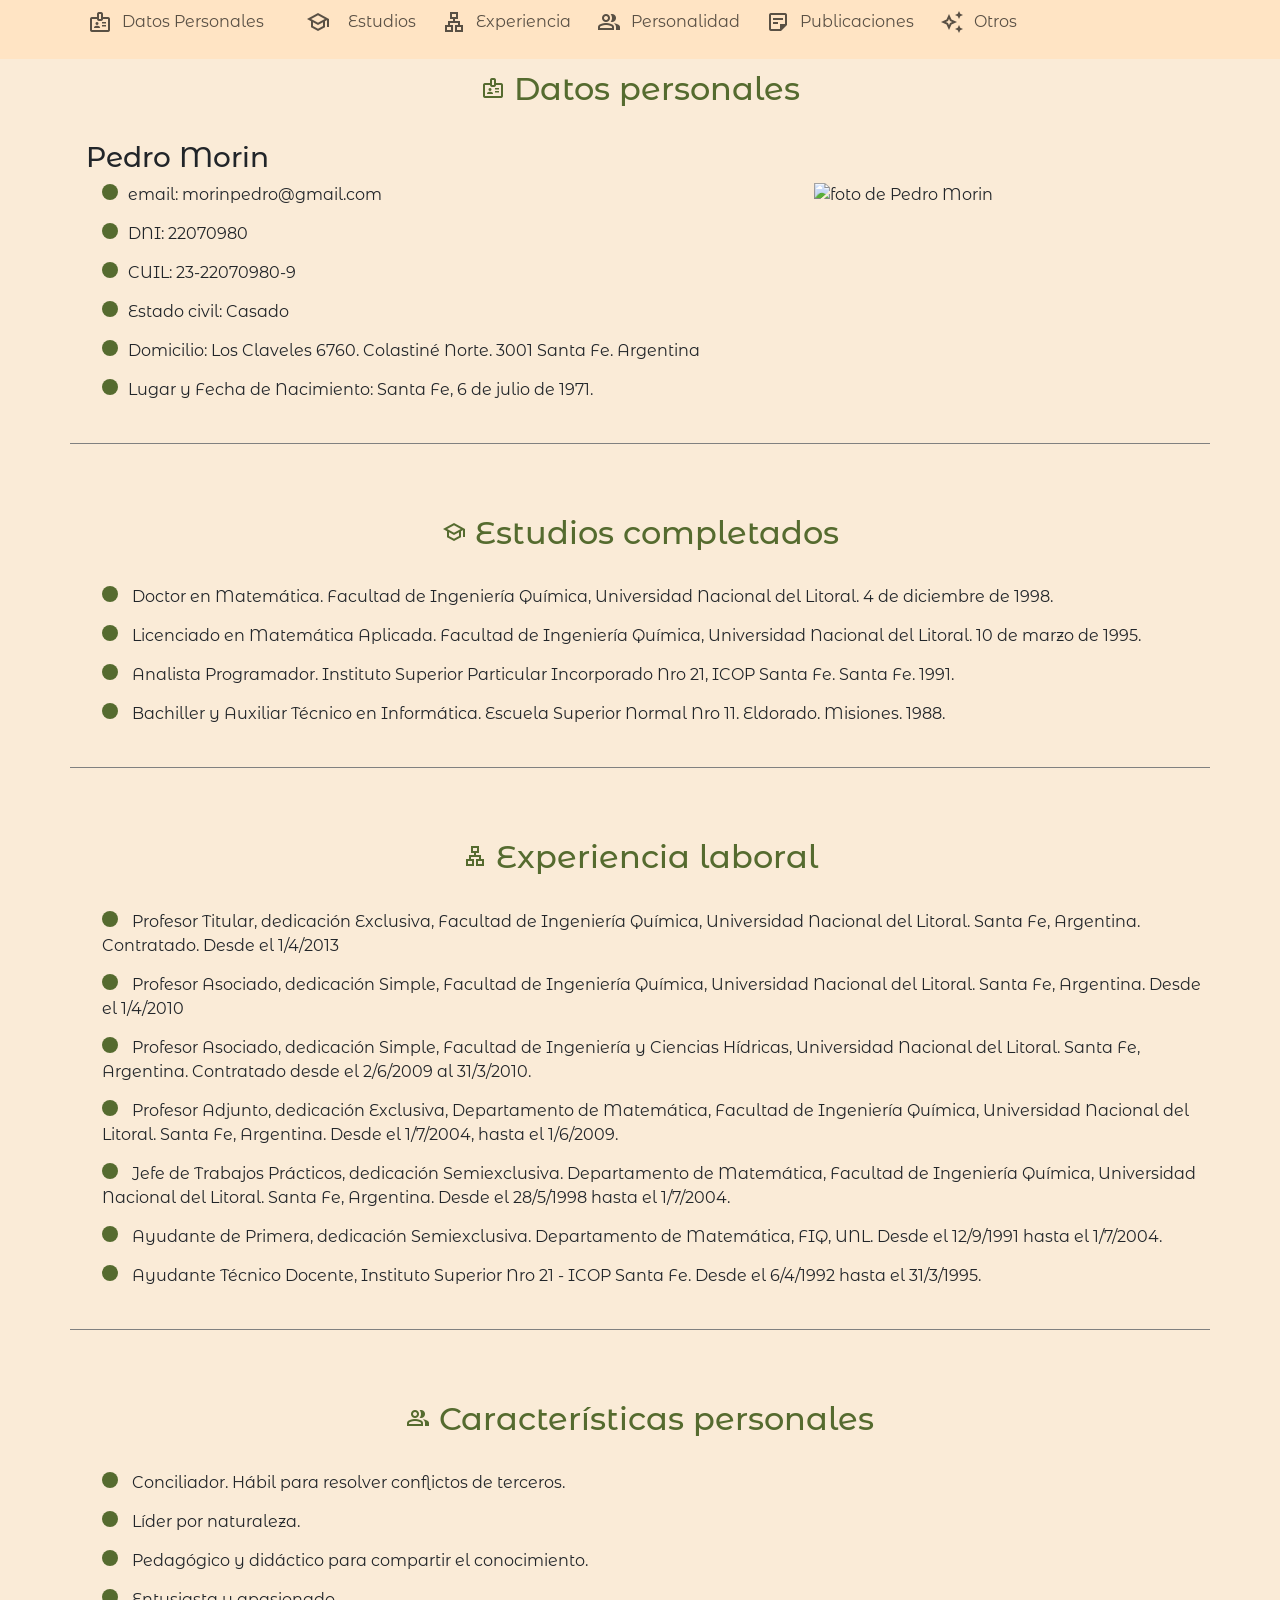
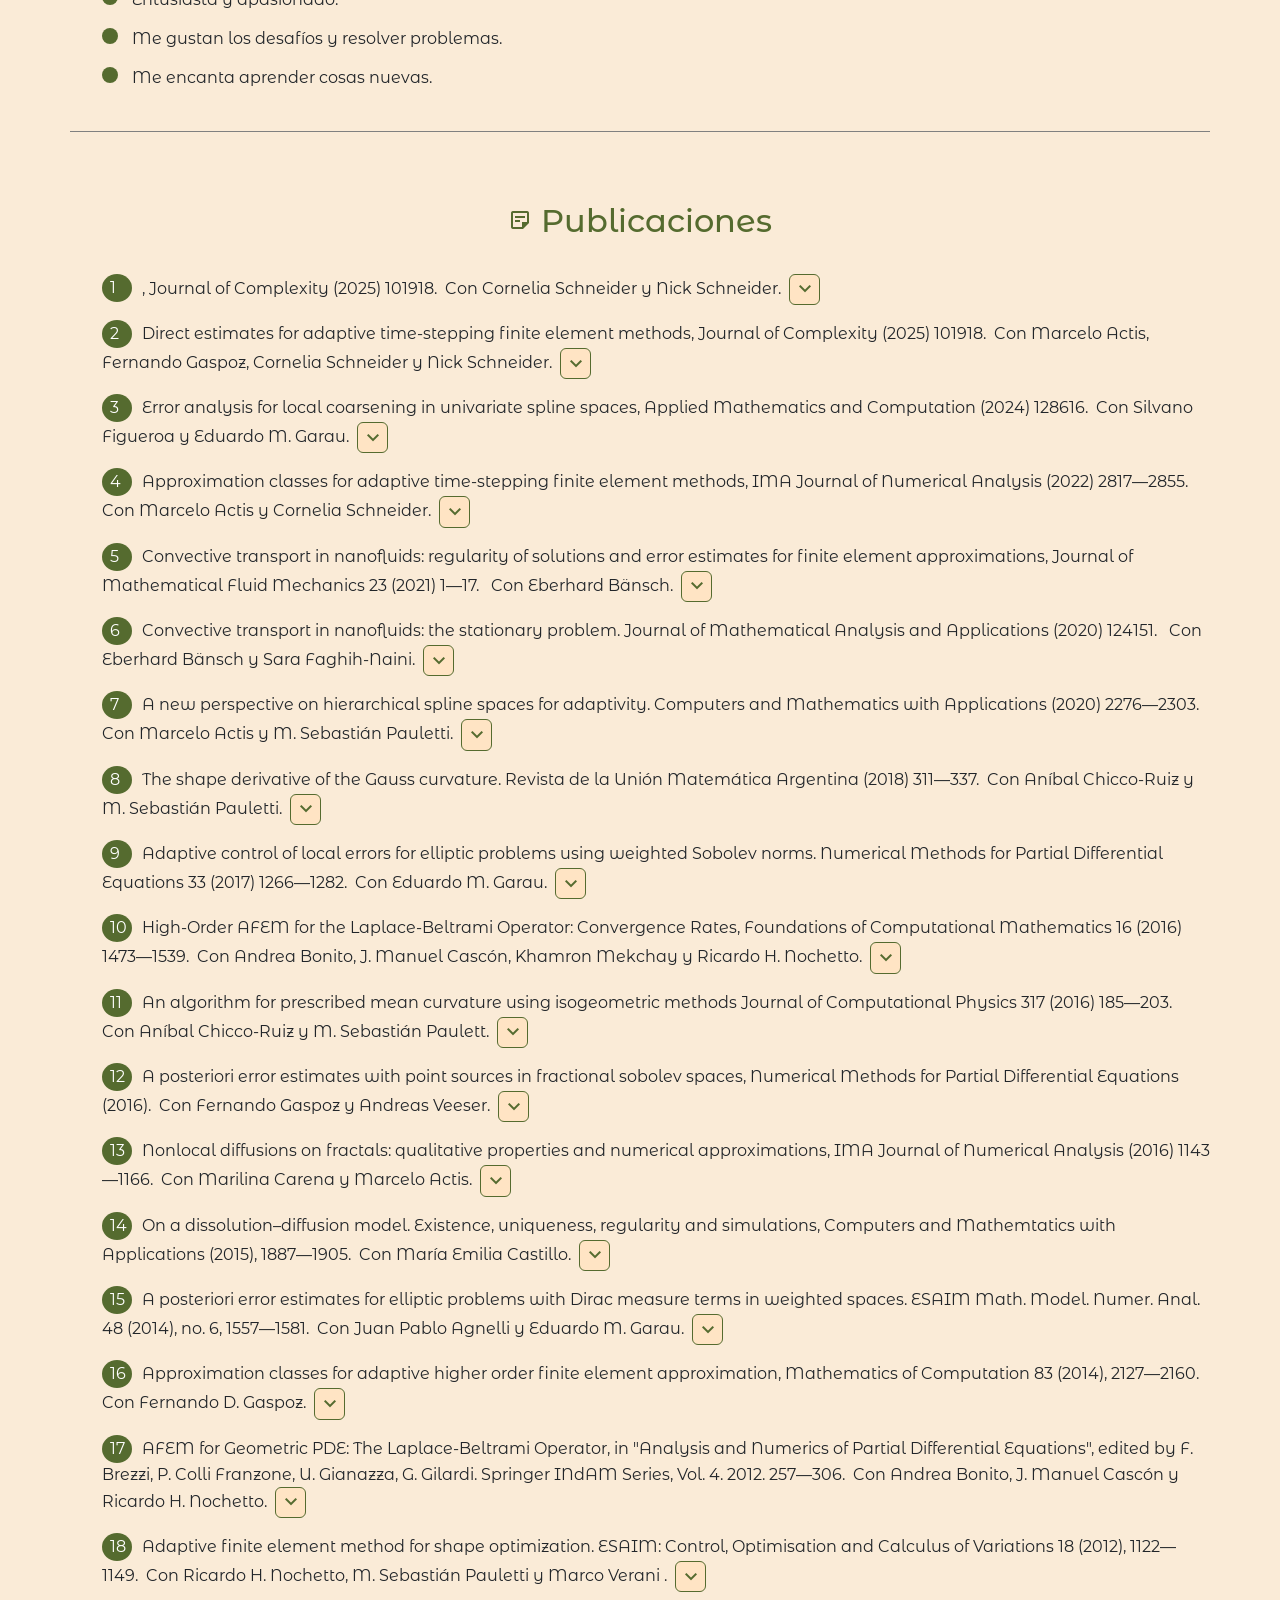
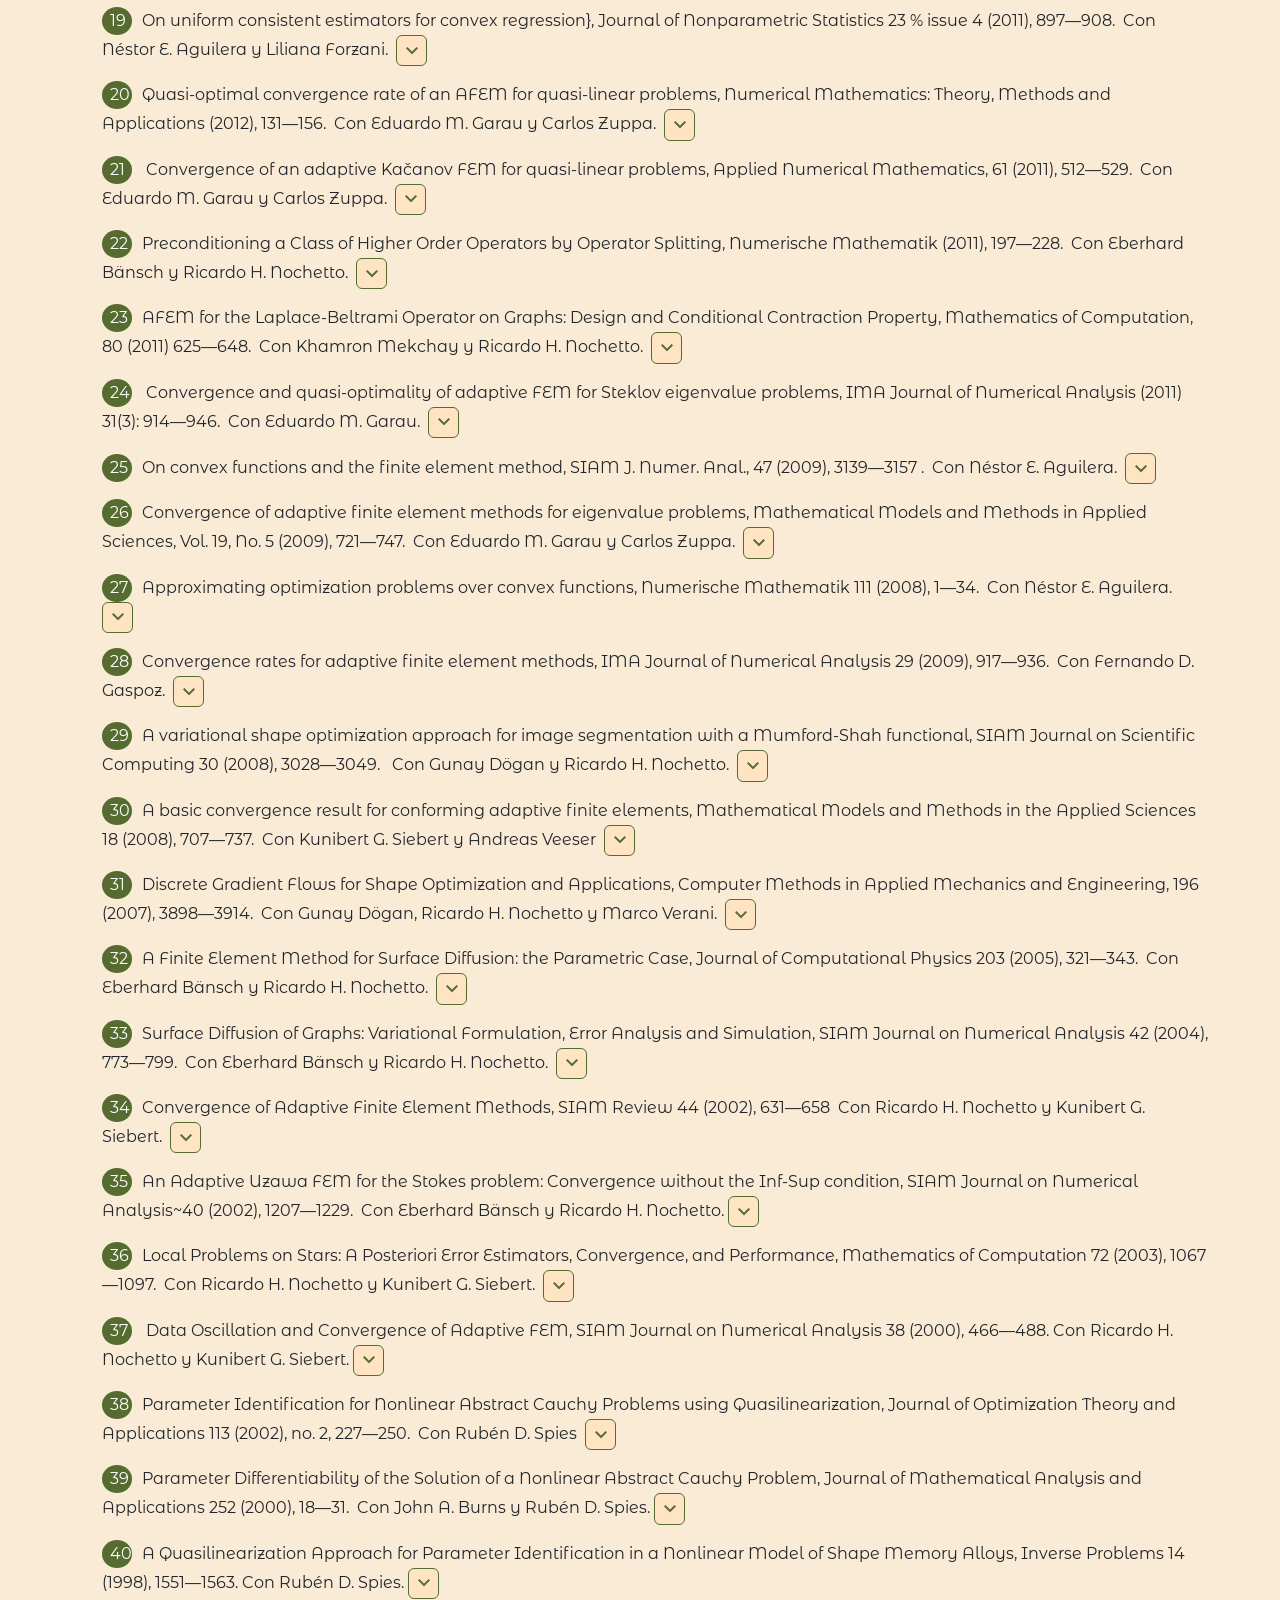
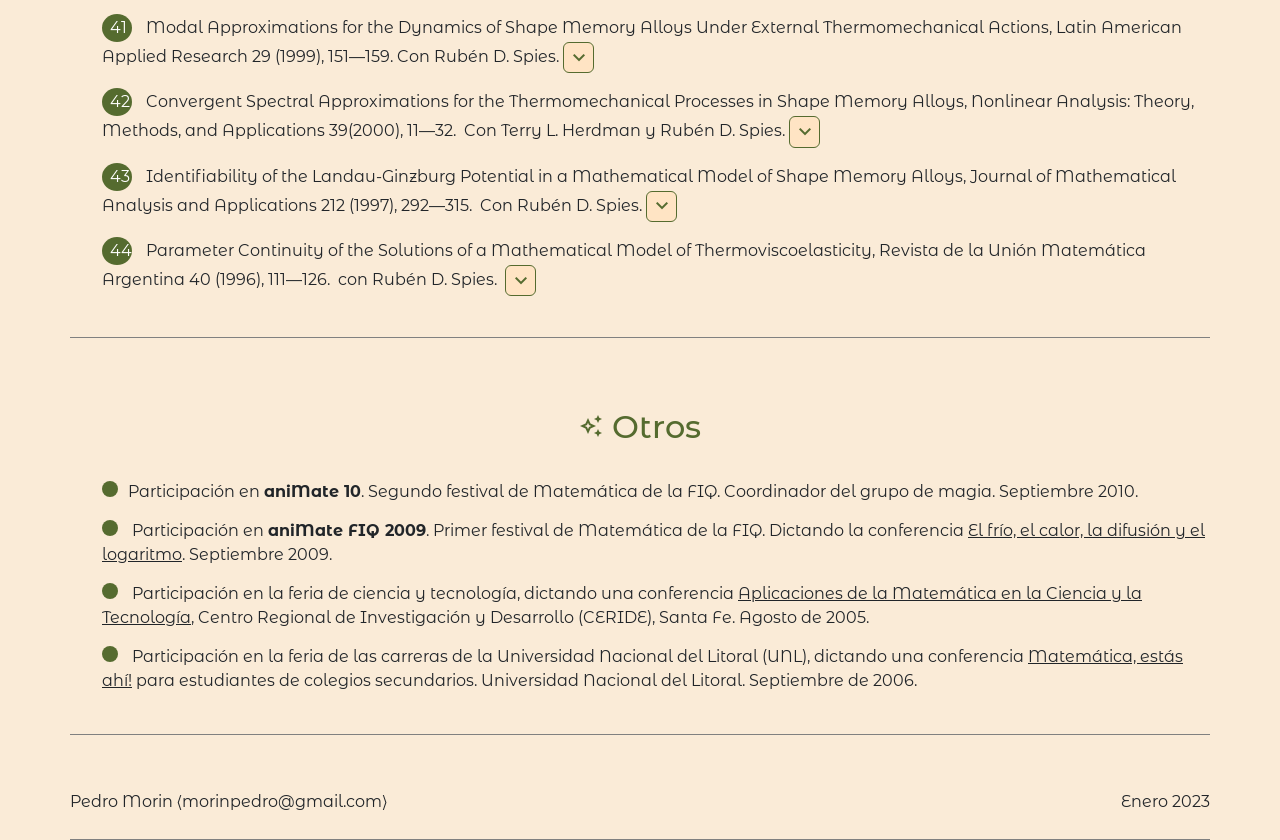
==== commit fbe111f5: "update papers con los Schneiders" ====
--- a/index.html
+++ b/index.html
@@ -218,8 +218,39 @@
         Publicaciones
       </h2>
       <ol>
+<li>, Journal of Complexity (2025) 101918.&nbsp;
+  Con Cornelia Schneider y Nick Schneider.&nbsp;
+  <button id="botonMostrarResumen41" type="button" class="btn btn-secondary botonMostrarResumen">
+    <span class="material-symbols-outlined align-middle">expand_more</span>
+  </button>
+  <button id="botonOcultarResumen41" type="button" class="btn btn-secondary botonOcultarResumen">
+    <span class="material-symbols-outlined align-middle">expand_less</span>
+  </button>
+
+  <div class="resumen" id="resumen41">
+    <p>
+      <strong> Abstract: </strong>
+We investigate anisotropic (piecewise) polynomial approximation of functions in Lebesgue spaces as well as anisotropic
+Besov spaces. For this purpose we study temporal and spatial moduli of smoothness and their properties. In particular,
+we prove Jackson- and Whitney-type inequalities on Lipschitz cylinders, i.e., space–time domains $I imes D$ with a
+finite interval $I$ and a bounded Lipschitz domain $D subset mathbb{R}^d$, $d in mathbb{N}$. As an application, we prove
+a direct estimate result for adaptive space-time finite element approximation in the discontinuous setting.    </p>
+    <p>
+      <em>Keywords:</em>
+      Jackson inequality; Whitney inequality; Anisotropic Besov spaces; Anisotropic polynomials; Direct estimates
+    </p>
+    <p>
+      <em> AMS Subject Classifications: </em>
+      primary: 41A10; 41A17; 41A25; 41A63; secondary: 65M50; 65M60.
+    </p>
+    <p>
+      <a href="https://www.sciencedirect.com/science/article/pii/S0021904525001418?via%3Dihub" target="_blank">Artículo completo</a>
+    </p>
+  </div>
+</li>
+
 <li>Direct estimates for adaptive time-stepping finite
-element methods, Journal of Complexity (2025) 101918.&nbsp;
+  element methods, Journal of Complexity (2025) 101918.&nbsp;
   Con Marcelo Actis, Fernando Gaspoz, Cornelia Schneider y Nick Schneider.&nbsp;
   <button id="botonMostrarResumen40" type="button" class="btn btn-secondary botonMostrarResumen">
     <span class="material-symbols-outlined align-middle">expand_more</span>
@@ -231,21 +262,24 @@
   <div class="resumen" id="resumen40">
     <p>
       <strong> Abstract: </strong>
-      We study direct estimates for adaptive time-stepping finite element methods for time-dependent partial differential
-      equations. Our results generalize previous findings from \cite{AMS22}, where the approximation error was only measured
+      We study direct estimates for adaptive time-stepping finite element methods for time-dependent partial
+      differential
+      equations. Our results generalize previous findings from \cite{AMS22}, where the approximation error was only
+      measured
       in $L_2([0,T],L_2(\Omega))$. In particular, we now also cover the error norms $L_{\infty}([0,T],L_2(\Omega))$ and
       $L_2([0,T],H^1(\Omega))$ which are more natural in this context.
     </p>
     <p>
       <em>Keywords:</em>
-      Direct estimates; Approximation classes; Besov spaces; Adaptive time-stepping finite element methods; Near-best approximation
+      Direct estimates; Approximation classes; Besov spaces; Adaptive time-stepping finite element methods; Near-best
+      approximation
     </p>
     <p>
       <em> AMS Subject Classifications: </em>
       primary: 41A25; 65D05. secondary: 65N30; 65N50.
     </p>
     <p>
-      <a href="" target="_blank">Artículo completo</a>
+      <a href="https://www.sciencedirect.com/science/article/pii/S0885064X24000955" target="_blank">Artículo completo</a>
     </p>
   </div>
 </li>
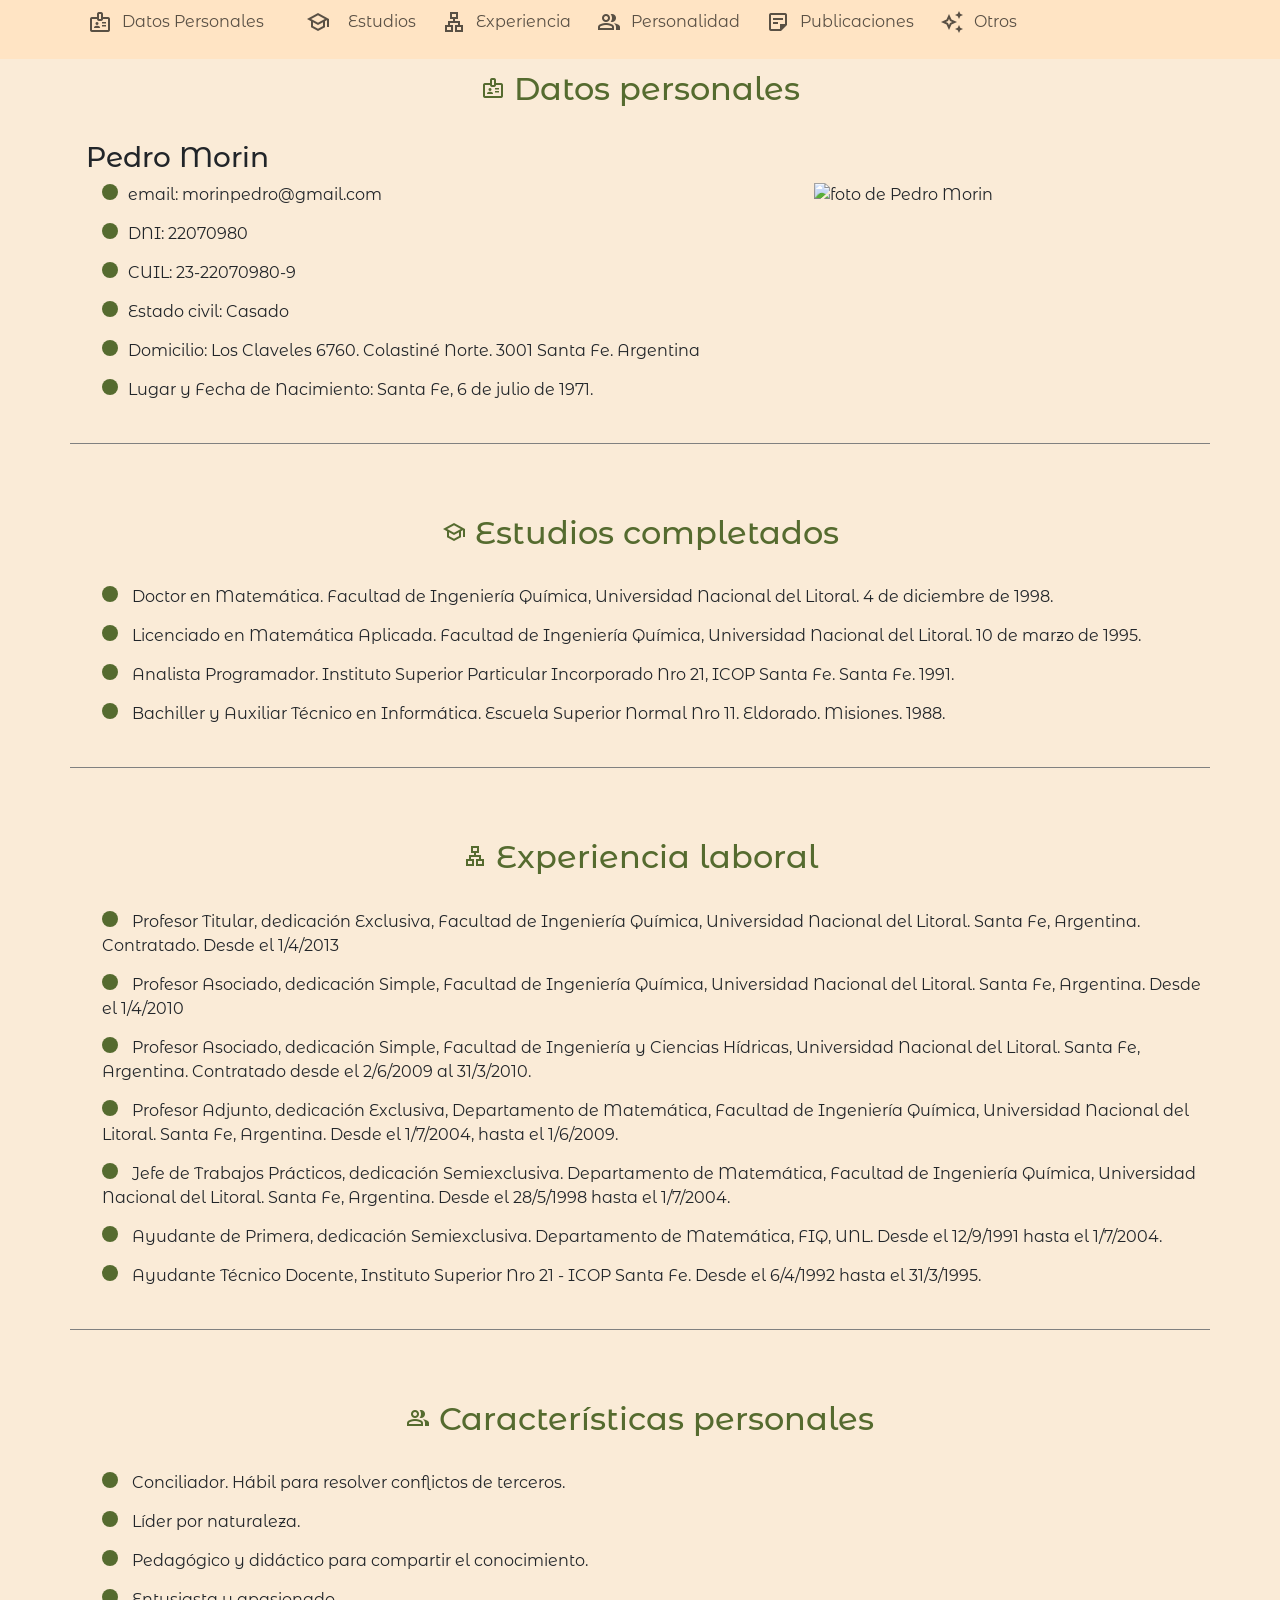
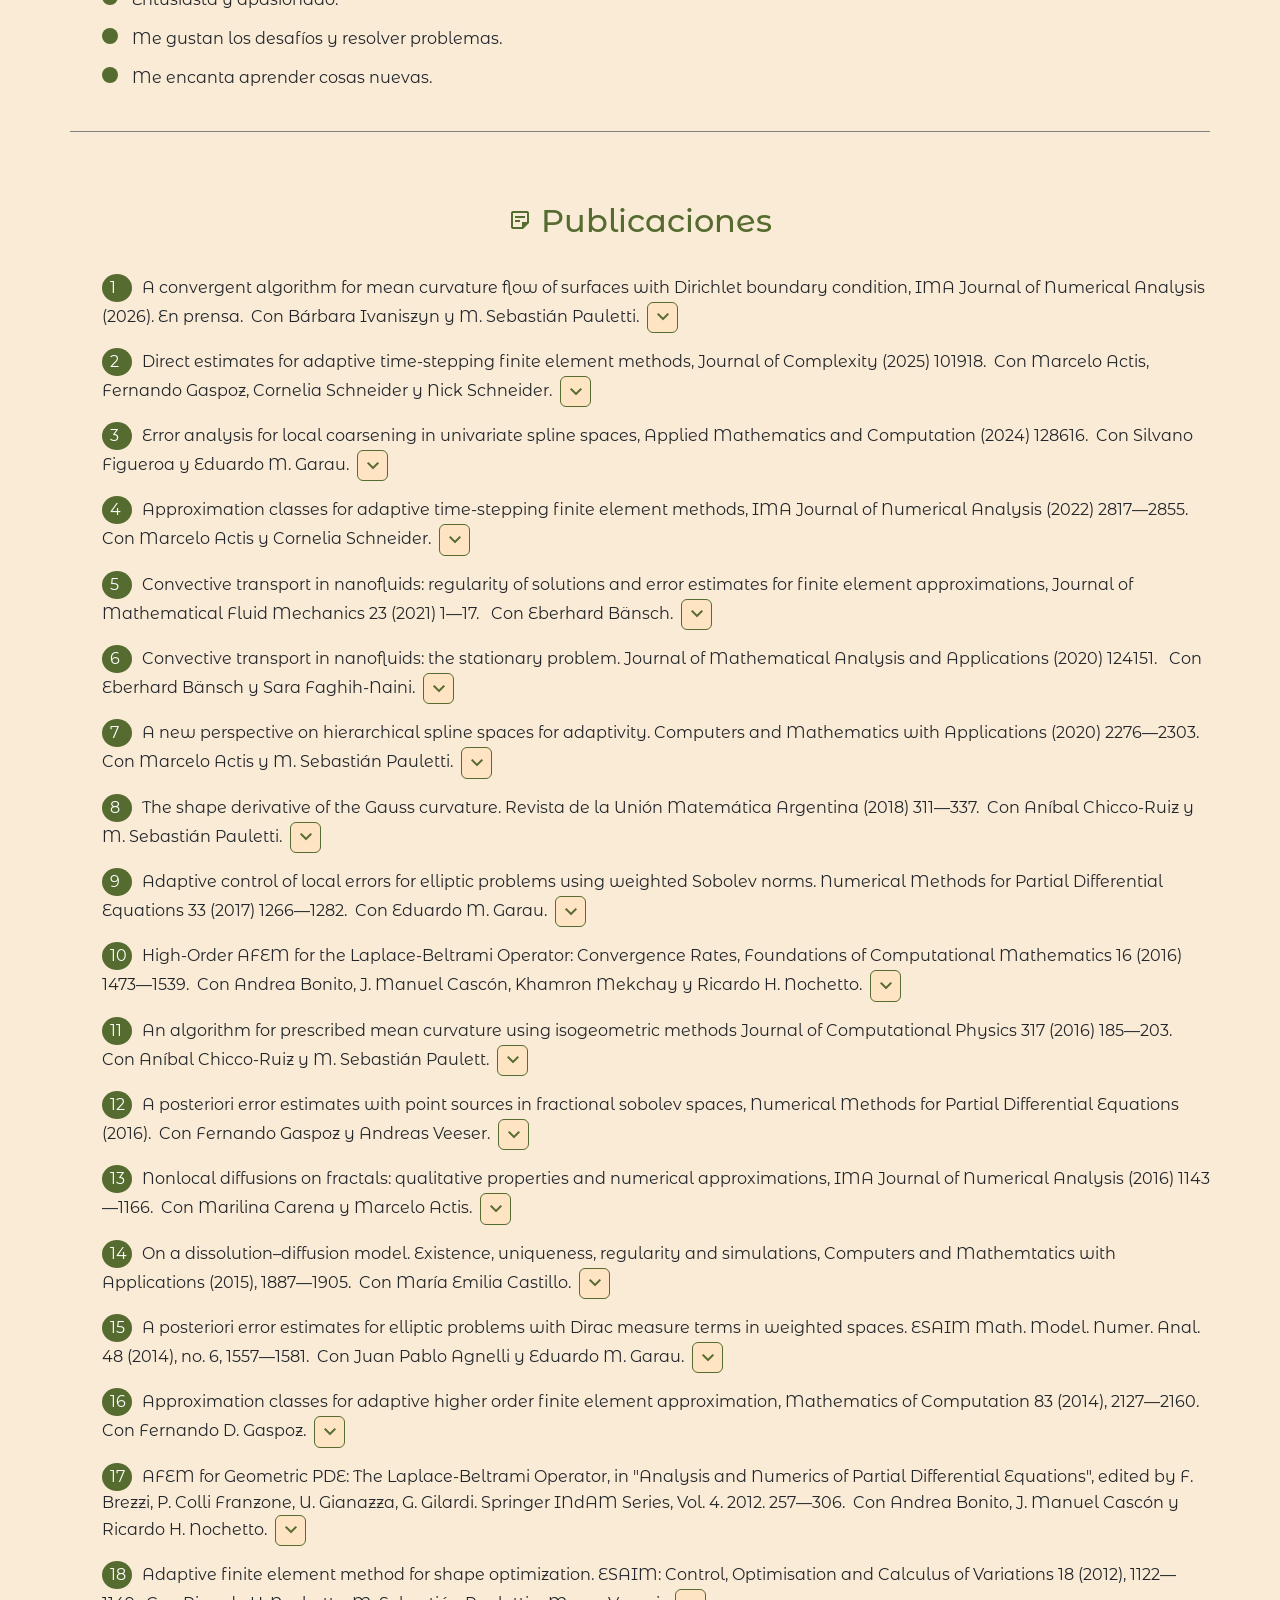
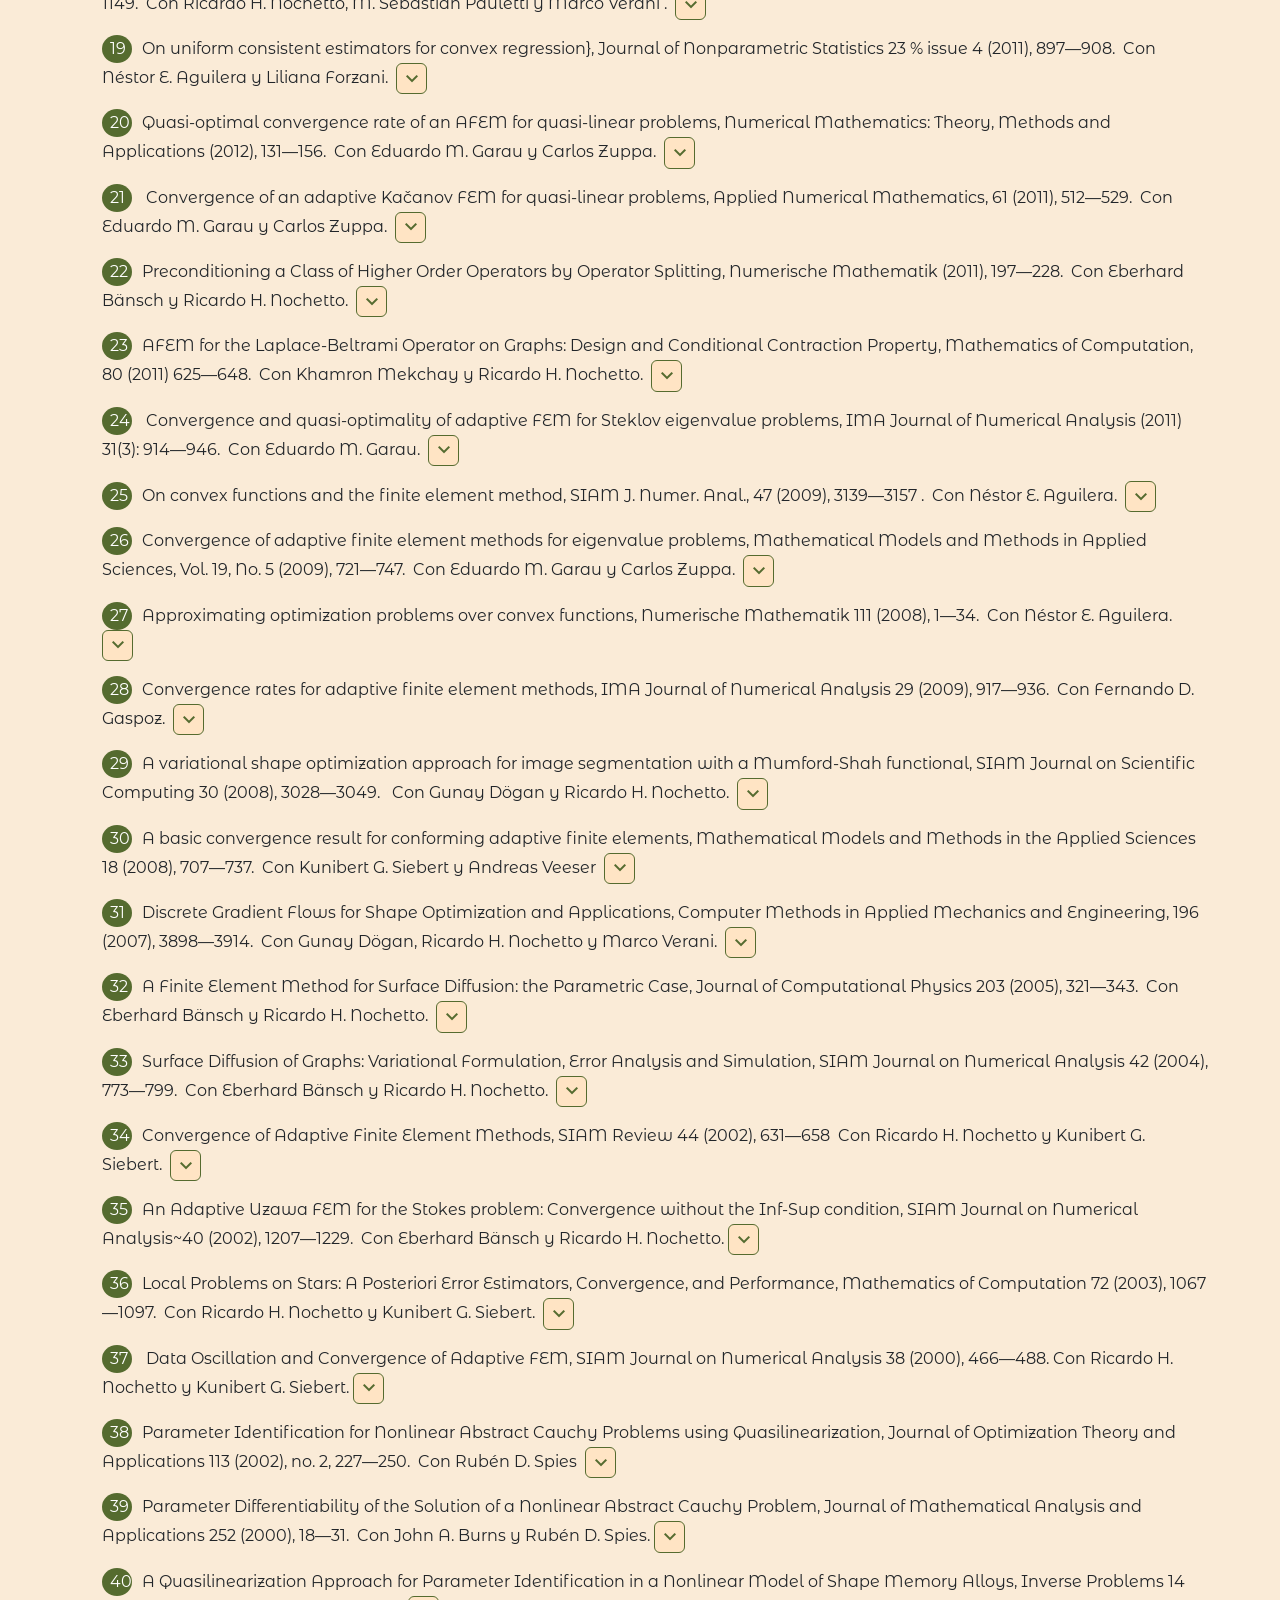
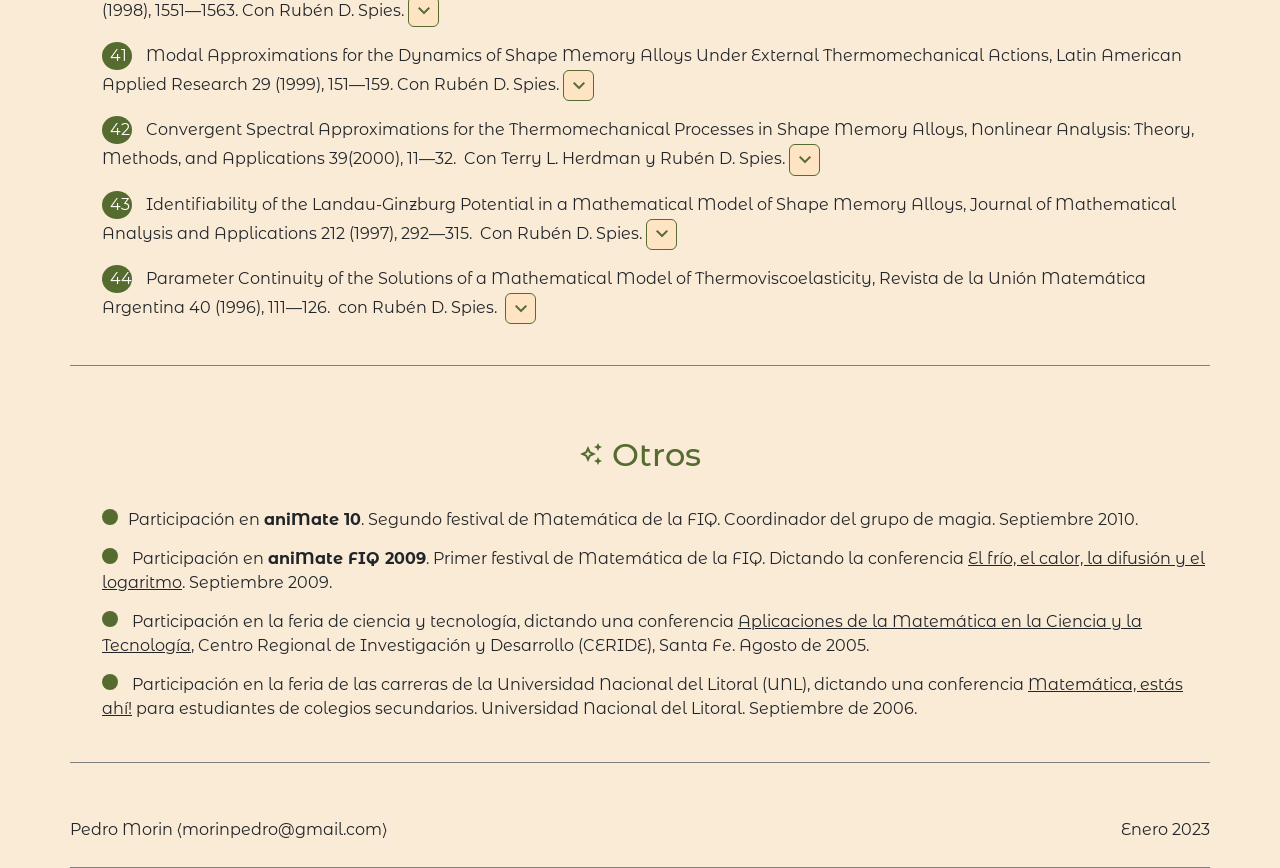
==== commit 621293c5: "sumé un paper" ====
--- a/index.html
+++ b/index.html
@@ -218,8 +218,9 @@
         Publicaciones
       </h2>
       <ol>
-<li>, Journal of Complexity (2025) 101918.&nbsp;
-  Con Cornelia Schneider y Nick Schneider.&nbsp;
+<li>A convergent algorithm for mean curvature flow of surfaces with
+Dirichlet boundary condition, IMA Journal of Numerical Analysis (2026). En prensa.&nbsp;
+  Con Bárbara Ivaniszyn y M. Sebastián Pauletti.&nbsp;
   <button id="botonMostrarResumen41" type="button" class="btn btn-secondary botonMostrarResumen">
     <span class="material-symbols-outlined align-middle">expand_more</span>
   </button>
@@ -230,21 +231,24 @@
   <div class="resumen" id="resumen41">
     <p>
       <strong> Abstract: </strong>
-We investigate anisotropic (piecewise) polynomial approximation of functions in Lebesgue spaces as well as anisotropic
-Besov spaces. For this purpose we study temporal and spatial moduli of smoothness and their properties. In particular,
-we prove Jackson- and Whitney-type inequalities on Lipschitz cylinders, i.e., space–time domains $I imes D$ with a
-finite interval $I$ and a bounded Lipschitz domain $D subset mathbb{R}^d$, $d in mathbb{N}$. As an application, we prove
-a direct estimate result for adaptive space-time finite element approximation in the discontinuous setting.    </p>
-    <p>
+We present a convergence analysis for a spatial semi-discretisation of mean curvature flow for surfaces with fixed
+boundaries. The method achieves optimal error estimates using discrete spaces with piecewise polynomials of degree at
+least two. A key aspect of our approach is the formulation of appropriate boundary conditions for both the mean
+curvature and the normal vector, enabling the extension of recent techniques developed for closed surfaces to the case
+of surfaces with boundary. The analysis combines an error splitting strategy with auxiliary discrete functions and
+introduces a nonlinear Ritz projection to effectively treat the boundary behavior of the normal vector. We derive
+optimal $H^1$ error estimates for the surface position, velocity, mean curvature, and normal vector, supported by
+numerical experiments.    </p>
+    <!-- <p>
       <em>Keywords:</em>
       Jackson inequality; Whitney inequality; Anisotropic Besov spaces; Anisotropic polynomials; Direct estimates
     </p>
     <p>
       <em> AMS Subject Classifications: </em>
       primary: 41A10; 41A17; 41A25; 41A63; secondary: 65M50; 65M60.
-    </p>
-    <p>
-      <a href="https://www.sciencedirect.com/science/article/pii/S0021904525001418?via%3Dihub" target="_blank">Artículo completo</a>
+    </p> -->
+    <p>
+      <a href="https://arxiv.org/abs/2504.18734" target="_blank">Artículo completo (preprint en arxiv)</a>
     </p>
   </div>
 </li>
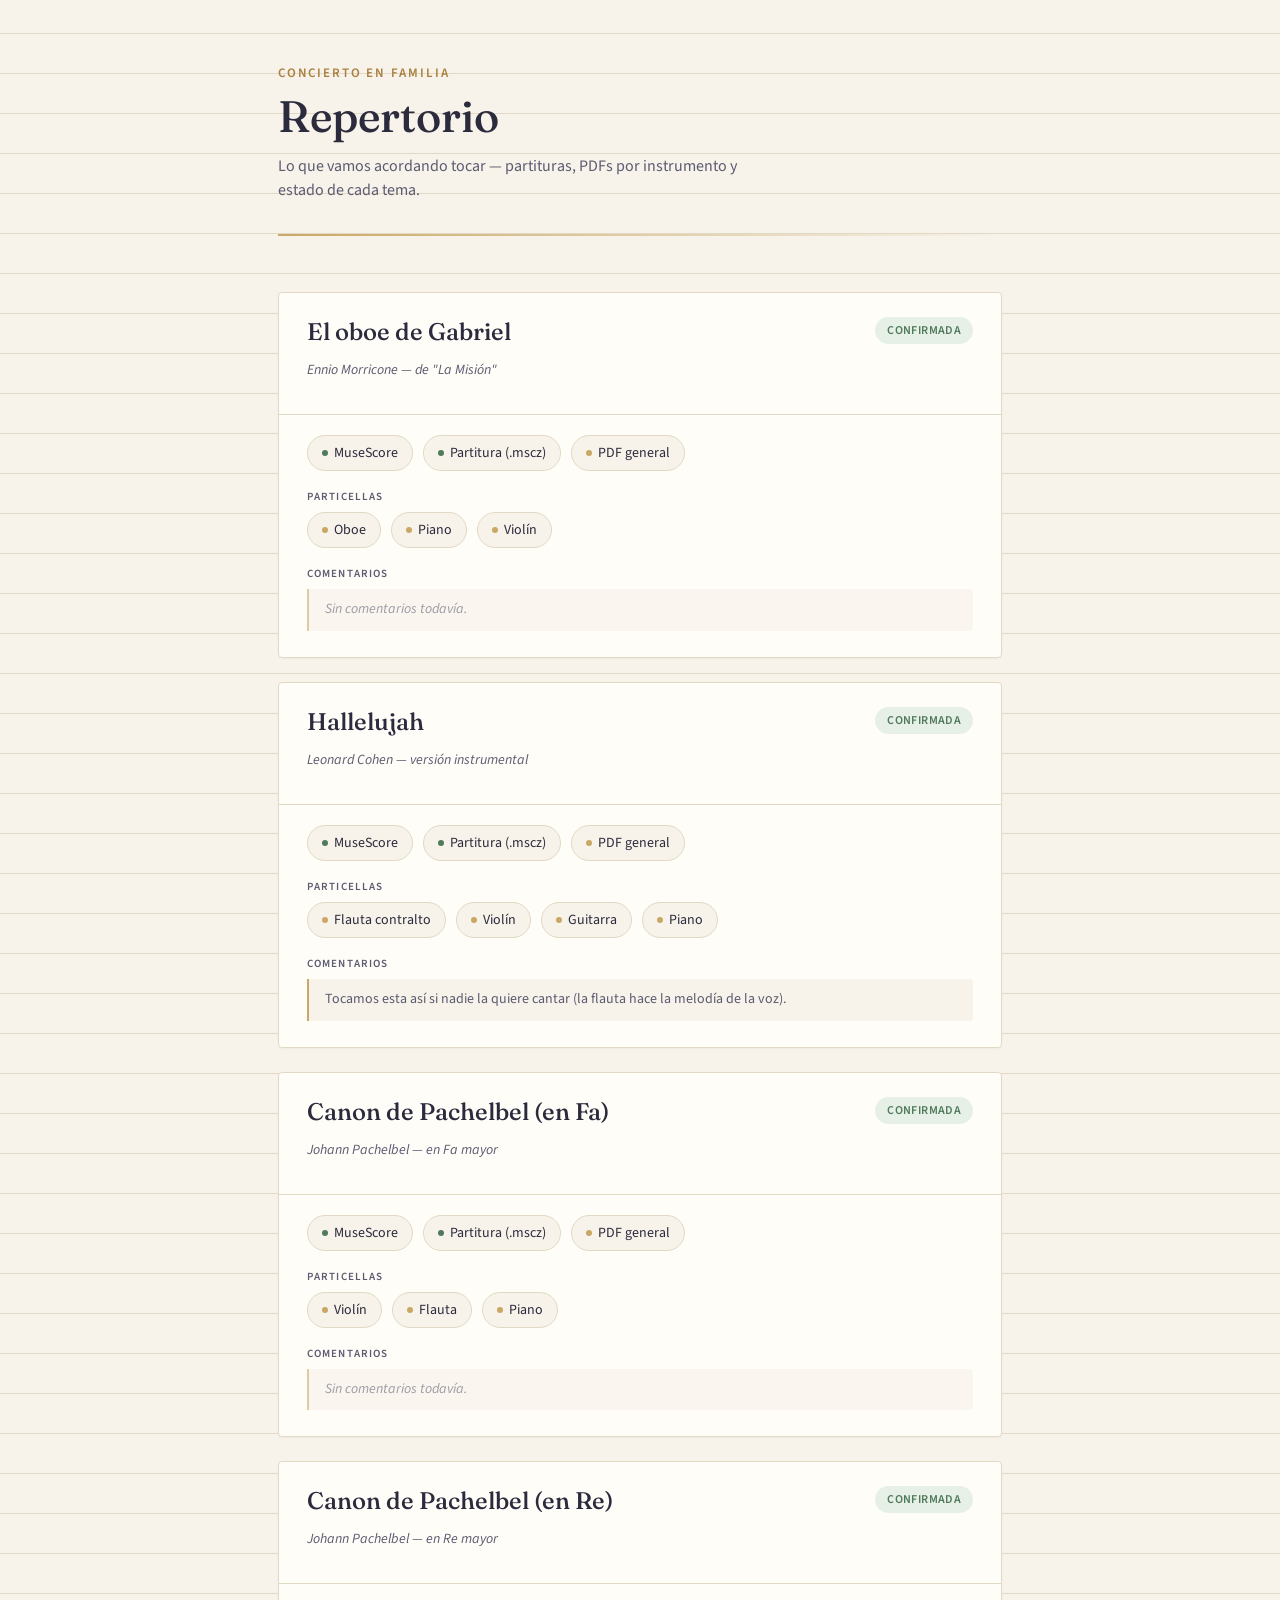
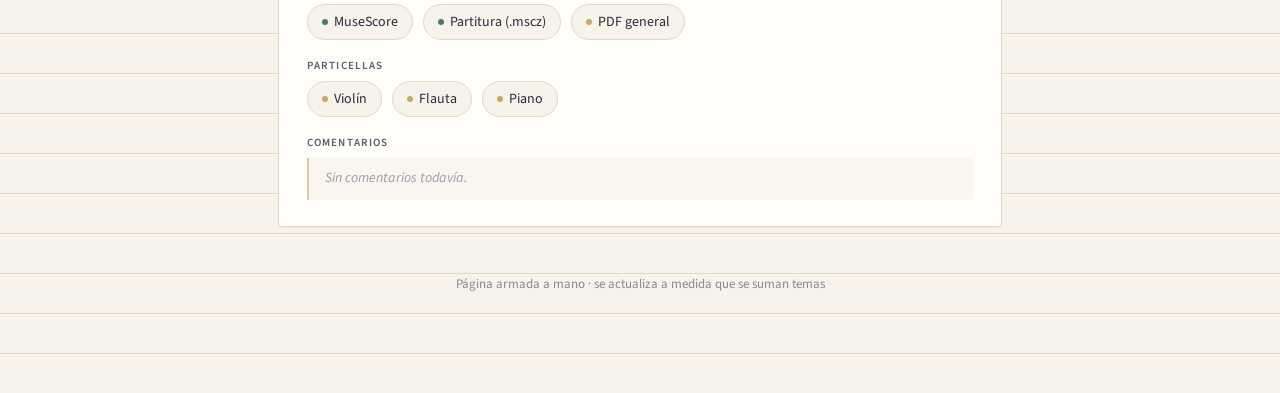
==== commit 8c03f47e: "agregué los .mscz" ====
--- a/index.html
+++ b/index.html
@@ -3,1881 +3,381 @@
 
 <head>
   <meta charset="UTF-8">
-  <meta http-equiv="X-UA-Compatible" content="IE=edge">
   <meta name="viewport" content="width=device-width, initial-scale=1.0">
-  <title>Pedro Morin</title>
-  <link href="https://cdn.jsdelivr.net/npm/bootstrap@5.0.2/dist/css/bootstrap.min.css" rel="stylesheet"
-    integrity="sha384-EVSTQN3/azprG1Anm3QDgpJLIm9Nao0Yz1ztcQTwFspd3yD65VohhpuuCOmLASjC" crossorigin="anonymous">
+  <title>Repertorio del concierto</title>
   <link rel="preconnect" href="https://fonts.googleapis.com">
-  <link rel="preconnect" href="https://fonts.gstatic.com" crossorigin>
   <link
-    href="https://fonts.googleapis.com/css2?family=Montserrat+Alternates:ital,wght@0,100;0,300;0,400;0,500;1,100&display=swap"
+    href="https://fonts.googleapis.com/css2?family=Fraunces:opsz,wght@9..144,400;9..144,500;9..144,600&family=Source+Sans+3:wght@400;500;600&display=swap"
     rel="stylesheet">
-  <link href="https://fonts.googleapis.com/icon?family=Material+Icons" rel="stylesheet">
-  <link rel="stylesheet"
-    href="https://fonts.googleapis.com/css2?family=Material+Symbols+Outlined:opsz,wght,FILL,GRAD@48,400,0,0">
-  <link rel="stylesheet" href="css/styles.css">
+  <style>
+    :root {
+      --paper: #f7f3ea;
+      --paper-line: #e2d9c4;
+      --ink: #2c2a3d;
+      --ink-soft: #5c5a70;
+      --gold: #a9803f;
+      --gold-soft: #c9a866;
+      --green: #4f7a5c;
+      --green-bg: #e7f0e6;
+      --amber: #9c6b1f;
+      --amber-bg: #f5ead1;
+      --gray: #6b6b6b;
+      --gray-bg: #eceae4;
+    }
+
+    * {
+      box-sizing: border-box;
+    }
+
+    body {
+      margin: 0;
+      background: var(--paper);
+      background-image:
+        repeating-linear-gradient(0deg,
+          transparent,
+          transparent 39px,
+          var(--paper-line) 39px,
+          var(--paper-line) 40px);
+      color: var(--ink);
+      font-family: 'Source Sans 3', sans-serif;
+      min-height: 100vh;
+    }
+
+    .wrap {
+      max-width: 780px;
+      margin: 0 auto;
+      padding: 64px 28px 100px;
+    }
+
+    header {
+      margin-bottom: 56px;
+      position: relative;
+    }
+
+    .eyebrow {
+      font-size: 13px;
+      letter-spacing: 0.14em;
+      text-transform: uppercase;
+      color: var(--gold);
+      font-weight: 600;
+      margin-bottom: 10px;
+    }
+
+    h1 {
+      font-family: 'Fraunces', serif;
+      font-optical-sizing: auto;
+      font-weight: 500;
+      font-size: 44px;
+      line-height: 1.1;
+      margin: 0 0 14px;
+      color: var(--ink);
+    }
+
+    header p {
+      font-size: 16px;
+      color: var(--ink-soft);
+      max-width: 480px;
+      line-height: 1.5;
+      margin: 0;
+    }
+
+    .staff {
+      margin-top: 32px;
+      height: 2px;
+      background: linear-gradient(90deg, var(--gold-soft), transparent);
+    }
+
+    .piece {
+      background: #fffdf8;
+      border: 1px solid var(--paper-line);
+      border-radius: 4px;
+      margin-bottom: 24px;
+      box-shadow: 0 1px 2px rgba(44, 42, 61, 0.04);
+      overflow: hidden;
+    }
+
+    .piece-head {
+      padding: 24px 28px 20px;
+      display: flex;
+      justify-content: space-between;
+      align-items: flex-start;
+      gap: 16px;
+      border-bottom: 1px solid var(--paper-line);
+    }
+
+    .piece-title {
+      font-family: 'Fraunces', serif;
+      font-size: 24px;
+      font-weight: 500;
+      margin: 0 0 4px;
+      color: var(--ink);
+    }
+
+    .piece-composer {
+      font-size: 14px;
+      color: var(--ink-soft);
+      font-style: italic;
+    }
+
+    .badge {
+      font-size: 12px;
+      font-weight: 600;
+      letter-spacing: 0.03em;
+      padding: 5px 12px;
+      border-radius: 100px;
+      white-space: nowrap;
+      text-transform: uppercase;
+    }
+
+    .badge.confirmada {
+      background: var(--green-bg);
+      color: var(--green);
+    }
+
+    .badge.duda {
+      background: var(--amber-bg);
+      color: var(--amber);
+    }
+
+    .badge.preparacion {
+      background: var(--gray-bg);
+      color: var(--gray);
+    }
+
+    .piece-body {
+      padding: 20px 28px 26px;
+    }
+
+    .row {
+      display: flex;
+      flex-wrap: wrap;
+      gap: 10px 10px;
+      margin-bottom: 16px;
+    }
+
+    .link-chip {
+      display: inline-flex;
+      align-items: center;
+      gap: 6px;
+      font-size: 14px;
+      text-decoration: none;
+      color: var(--ink);
+      background: var(--paper);
+      border: 1px solid var(--paper-line);
+      padding: 7px 14px;
+      border-radius: 100px;
+      transition: border-color 0.15s ease, transform 0.1s ease;
+    }
+
+    .link-chip:hover {
+      border-color: var(--gold-soft);
+      transform: translateY(-1px);
+    }
+
+    .link-chip .dot {
+      width: 6px;
+      height: 6px;
+      border-radius: 50%;
+      background: var(--gold-soft);
+      flex-shrink: 0;
+    }
+
+    .link-chip.score .dot {
+      background: var(--green);
+    }
+
+    .section-label {
+      font-size: 11px;
+      text-transform: uppercase;
+      letter-spacing: 0.1em;
+      color: var(--ink-soft);
+      margin: 18px 0 8px;
+      font-weight: 600;
+    }
+
+    .comments {
+      font-size: 14px;
+      color: var(--ink-soft);
+      line-height: 1.55;
+      background: var(--paper);
+      border-left: 2px solid var(--gold-soft);
+      padding: 10px 16px;
+      margin-top: 4px;
+      border-radius: 0 4px 4px 0;
+    }
+
+    .comments.empty {
+      font-style: italic;
+      opacity: 0.6;
+    }
+
+    .empty-state {
+      text-align: center;
+      padding: 60px 20px;
+      color: var(--ink-soft);
+    }
+
+    footer {
+      text-align: center;
+      font-size: 13px;
+      color: var(--ink-soft);
+      margin-top: 48px;
+      opacity: 0.7;
+    }
+
+    @media (max-width: 560px) {
+      .wrap {
+        padding: 40px 18px 80px;
+      }
+
+      h1 {
+        font-size: 34px;
+      }
+
+      .piece-head {
+        flex-direction: column;
+      }
+    }
+  </style>
 </head>
 
 <body>
-
-  <div class="container">
-
-    <nav class="navbar fixed-top navbar-expand-xl navbar-light">
-      <div class="container">
-        <button class="navbar-toggler" type="button" data-bs-toggle="collapse" data-bs-target="#navbarSupportedContent"
-          aria-controls="navbarSupportedContent" aria-expanded="false" aria-label="Navegar">
-          <span class="navbar-toggler-icon"></span>
-        </button>
-        <div class="collapse navbar-collapse" id="navbarSupportedContent">
-          <ul class="navbar-nav">
-            <li class="nav-item">
-              <a class="nav-link" aria-current="page" href="#">
-                <span class="material-symbols-outlined">badge</span>
-                <span>Datos Personales</span>
-              </a>
-            </li>
-            <li class="nav-item">
-              <a class="nav-link" href="#estudios">
-                <span class="material-symbols-outlined ms-3 pe-2">school</span>
-                <span>Estudios</span></a>
-            </li>
-            <li class="nav-item">
-              <a class="nav-link" href="#experiencia-laboral">
-                <span class="material-symbols-outlined">lan</span>
-                Experiencia
-              </a>
-            </li>
-            <li class="nav-item">
-              <a class="nav-link" href="#caracteristicas-personales">
-                <span class="material-symbols-outlined">group</span>
-                Personalidad
-              </a>
-            </li>
-            <li class="nav-item">
-              <a class="nav-link" href="#publicaciones">
-                <span class="material-symbols-outlined">sticky_note_2</span>
-                Publicaciones
-              </a>
-            </li>
-            <li class="nav-item">
-              <a class="nav-link" href="#otros">
-                <span class="material-symbols-outlined">auto_awesome</span>
-                Otros
-              </a>
-            </li>
-          </ul>
+  <div class="wrap">
+    <header>
+      <div class="eyebrow">Concierto en familia</div>
+      <h1>Repertorio</h1>
+      <p>Lo que vamos acordando tocar — partituras, PDFs por instrumento y estado de cada tema.</p>
+      <div class="staff"></div>
+    </header>
+
+    <div id="pieces"></div>
+
+    <footer>Página armada a mano · se actualiza a medida que se suman temas</footer>
+  </div>
+
+  <script>
+    const pieces = [
+      {
+        title: "El oboe de Gabriel",
+        composer: "Ennio Morricone — de \"La Misión\"",
+        status: "confirmada", // confirmada | duda | preparacion
+        musescore: "https://musescore.com/user/92696269/scores/36018941/s/UoTyw8",
+        mscz: "https://drive.google.com/file/d/1MjoxpGHlZCj_UCLu6hUEyAd_3EyFSEm1/view?usp=drive_link",
+        pdfGeneral: "https://drive.google.com/file/d/1SBYI6vq_Eeeqxnk8Ur0v_twzVcGexMNm/view?usp=drive_link",
+        particellas: [
+          { instrumento: "Oboe", link: "https://drive.google.com/file/d/14MrjwoIeIsZrP01iDehVq8b5KOCX2tH-/view?usp=drive_link" },
+          { instrumento: "Piano", link: "https://drive.google.com/file/d/1fAeXrqYoObVXYEWAhzGpyrqqQV0-zJMQ/view?usp=drive_link" },
+          { instrumento: "Violín", link: "https://drive.google.com/file/d/1D1jIRH3fnPP6kCKgJ7U1ZCZsV_RLAwgb/view?usp=drive_link" }
+        ],
+        comments: ""
+      },
+      {
+        title: "Hallelujah",
+        composer: "Leonard Cohen — versión instrumental",
+        status: "confirmada", // confirmada | duda | preparacion
+        musescore: "https://musescore.com/user/92696269/scores/36065492/s/knZ4eF?share=copy_link",
+        mscz: "https://drive.google.com/file/d/1kg7OAhU1mXhb1XWQP0IHQsB97m68SL-Z/view?usp=drive_link",
+        pdfGeneral: "https://drive.google.com/file/d/1e2GmdSeJJE2FUaBLVx9AOzTx7XMr-fT9/view?usp=drive_link",
+        particellas: [
+          { instrumento: "Flauta contralto", link: "https://drive.google.com/file/d/1oRZzXj2nCbbBp02mm-31tfCR3JrDf5vK/view?usp=drive_link" },
+          { instrumento: "Violín", link: "https://drive.google.com/file/d/1w-V9a0M4jqPJH_F2jw8DMCkgOYVULyqW/view?usp=drive_link" },
+          { instrumento: "Guitarra", link: "https://drive.google.com/file/d/1pJVL6tjnwX-GNCRrgp2SG1qGg8HEKxn4/view?usp=drive_link" },
+          { instrumento: "Piano", link: "https://drive.google.com/file/d/1YijXVKT1wzagA5sbRV8gGDC8jLiz0Wnm/view?usp=drive_link" }
+        ],
+        comments: "Tocamos esta así si nadie la quiere cantar (la flauta hace la melodía de la voz)."
+      },
+      {
+        title: "Canon de Pachelbel (en Fa)",
+        composer: "Johann Pachelbel — en Fa mayor",
+        status: "confirmada", // confirmada | duda | preparacion
+        musescore: "https://musescore.com/user/92696269/scores/36123410/s/tbqyJO?share=copy_link",
+        mscz: "https://drive.google.com/file/d/1Rc44KAOtN-ysfdhLJgUAoLJphH9YYcxU/view?usp=drive_link",
+        pdfGeneral: "https://drive.google.com/file/d/15Sw7rChBs4cwj_5lI4OpY7CGFF4HCyI-/view?usp=drive_link",
+        particellas: [
+          { instrumento: "Violín", link: "https://drive.google.com/file/d/1mv1jqbGbqQPKTgVVW-U_lRJmyCHJvELe/view?usp=drive_link" },
+          { instrumento: "Flauta", link: "https://drive.google.com/file/d/1xzf4CTNip5eE02NkA-A3OebYZWgB51w5/view?usp=drive_link" },
+          { instrumento: "Piano", link: "https://drive.google.com/file/d/1kDI92twZvfcXbWyBPHlzdq7sidlqLx6r/view?usp=drive_link" }
+        ],
+        comments: ""
+      },
+      {
+        title: "Canon de Pachelbel (en Re)",
+        composer: "Johann Pachelbel — en Re mayor",
+        status: "confirmada", // confirmada | duda | preparacion
+        musescore: "https://musescore.com/user/92696269/scores/36123545/s/hfjifX?share=copy_link",
+        mscz: "https://drive.google.com/file/d/1gs0mCYBjRjSUTfebB3CK8EODEgj02FtC/view?usp=drive_link",
+        pdfGeneral: "https://drive.google.com/file/d/1ITeUsNLBaH93HJz_zGe8dTGpgnlBydnH/view?usp=drive_link",
+        particellas: [
+          { instrumento: "Violín", link: "https://drive.google.com/file/d/1kH_VomhfhYiRbN58qTVnqNg-VTRArZAc/view?usp=drive_link" },
+          { instrumento: "Flauta", link: "https://drive.google.com/file/d/1xzf4CTNip5eE02NkA-A3OebYZWgB51w5/view?usp=drive_link" },
+          { instrumento: "Piano", link: "https://drive.google.com/file/d/1F4PMw7eHRz4vP91eAxzMGLEx2vgBsFqt/view?usp=drive_link" }
+        ],
+        comments: ""
+      }
+    ];
+
+    const statusLabels = {
+      confirmada: "Confirmada",
+      duda: "En duda",
+      preparacion: "En preparación"
+    };
+
+    function renderPiece (p) {
+      const particellasHtml = p.particellas.map(part => `
+    <a class="link-chip" href="${part.link}" target="_blank" rel="noopener">
+      <span class="dot"></span>${part.instrumento}
+    </a>
+  `).join('');
+
+      return `
+    <div class="piece">
+      <div class="piece-head">
+        <div>
+          <p class="piece-title">${p.title}</p>
+          <p class="piece-composer">${p.composer}</p>
+        </div>
+        <span class="badge ${p.status}">${statusLabels[p.status] || p.status}</span>
+      </div>
+      <div class="piece-body">
+        <div class="row">
+          <a class="link-chip score" href="${p.musescore}" target="_blank" rel="noopener">
+            <span class="dot"></span>MuseScore
+          </a>
+          ${p.mscz ? `
+          <a class="link-chip score" href="${p.mscz}" target="_blank" rel="noopener">
+            <span class="dot"></span>Partitura (.mscz)
+          </a>` : ''}
+          ${p.pdfGeneral ? `
+          <a class="link-chip" href="${p.pdfGeneral}" target="_blank" rel="noopener">
+            <span class="dot"></span>PDF general
+          </a>` : ''}
+        </div>
+
+        ${p.particellas.length ? `
+        <div class="section-label">Particellas</div>
+        <div class="row">${particellasHtml}</div>
+        ` : ''}
+
+        <div class="section-label">Comentarios</div>
+        <div class="comments ${p.comments ? '' : 'empty'}">
+          ${p.comments || 'Sin comentarios todavía.'}
         </div>
       </div>
-    </nav>
-
-
-    <section id="datos-personales">
-      <h2>
-        <span class="material-symbols-outlined">badge</span>
-        Datos personales
-      </h2>
-
-      <div class="clearfix">
-        <h3 class="ms-3">Pedro Morin</h3>
-        <img class="col-sm-4 float-sm-end mb-3 ms-3 me-3 me-ms-0" src="img/MorinP.jpg" alt="foto de Pedro Morin">
-        <ul>
-          <li>email: morinpedro@gmail.com</li>
-          <li>DNI: 22070980</li>
-          <li>CUIL: 23-22070980-9</li>
-          <li>Estado civil: Casado</li>
-          <li>Domicilio: Los Claveles 6760. Colastiné Norte. 3001 Santa Fe. Argentina</li>
-          <li>Lugar y Fecha de Nacimiento: Santa Fe, 6 de julio de 1971.</li>
-        </ul>
-      </div>
-    </section>
-
-    <section id="estudios">
-      <h2><span class="material-symbols-outlined">school</span> Estudios completados</h2>
-
-      <ul>
-        <li>
-          Doctor en Matemática. Facultad de
-          Ingeniería Química, Universidad Nacional del Litoral.
-          4 de diciembre de 1998.
-        </li>
-
-        <li>
-          Licenciado en Matemática Aplicada. Facultad de
-          Ingeniería Química, Universidad Nacional del Litoral.
-          10 de marzo de 1995.
-        </li>
-
-        <li>
-          Analista Programador. Instituto Superior Particular
-          Incorporado Nro 21, ICOP Santa Fe. Santa Fe. 1991.
-        </li>
-
-        <li>
-          Bachiller y Auxiliar Técnico en Informática. Escuela
-          Superior Normal Nro 11. Eldorado. Misiones. 1988.
-        </li>
-      </ul>
-    </section>
-
-    <section id="experiencia-laboral">
-      <h2>
-        <span class="material-symbols-outlined">lan</span>
-        Experiencia laboral
-      </h2>
-      <ul>
-
-        <li>
-          Profesor Titular, dedicación Exclusiva,
-          Facultad de Ingeniería Química,
-          Universidad Nacional del Litoral.
-          Santa Fe, Argentina. Contratado. Desde el 1/4/2013
-        </li>
-
-        <li>
-          Profesor Asociado, dedicación Simple,
-          Facultad de Ingeniería Química,
-          Universidad Nacional del Litoral.
-          Santa Fe, Argentina. Desde el 1/4/2010
-        </li>
-
-        <li>
-          Profesor Asociado, dedicación Simple,
-          Facultad de Ingeniería y Ciencias Hídricas,
-          Universidad Nacional del Litoral.
-          Santa Fe, Argentina. Contratado desde el 2/6/2009 al 31/3/2010.
-        </li>
-
-        <li>
-          Profesor Adjunto, dedicación Exclusiva,
-          Departamento de Matemática,
-          Facultad de Ingeniería Química,
-          Universidad Nacional del Litoral.
-          Santa Fe, Argentina. Desde el 1/7/2004, hasta el 1/6/2009.
-        </li>
-
-        <li>
-          Jefe de Trabajos Prácticos, dedicación Semiexclusiva.
-          Departamento de Matemática,
-          Facultad de Ingeniería Química,
-          Universidad Nacional del Litoral.
-          Santa Fe, Argentina.
-          Desde el 28/5/1998 hasta el 1/7/2004.
-        </li>
-
-        <li>
-          Ayudante de Primera, dedicación Semiexclusiva.
-          Departamento de Matemática,
-          FIQ,
-          UNL.
-          Desde el 12/9/1991 hasta el 1/7/2004.
-        </li>
-
-        <li>
-          Ayudante Técnico Docente,
-          Instituto Superior Nro 21 - ICOP Santa Fe.
-          Desde el 6/4/1992 hasta el 31/3/1995.
-        </li>
-
-      </ul>
-
-    </section>
-
-    <section id="caracteristicas-personales">
-      <h2>
-        <span class="material-symbols-outlined">group</span>
-        Características personales
-      </h2>
-
-      <ul>
-        <li>
-          Conciliador. Hábil para resolver conflictos de terceros.
-        </li>
-        <li>
-          Líder por naturaleza.
-        </li>
-        <li>
-          Pedagógico y didáctico para compartir el conocimiento.
-        </li>
-        <li>
-          Entusiasta y apasionado.
-        </li>
-        <li>
-          Me gustan los desafíos y resolver problemas.
-        </li>
-        <li>
-          Me encanta aprender cosas nuevas.
-        </li>
-      </ul>
-
-    </section>
-
-    <section id="publicaciones">
-      <h2>
-        <span class="material-symbols-outlined">sticky_note_2</span>
-        Publicaciones
-      </h2>
-      <ol>
-<li>A convergent algorithm for mean curvature flow of surfaces with
-Dirichlet boundary condition, IMA Journal of Numerical Analysis (2026). En prensa.&nbsp;
-  Con Bárbara Ivaniszyn y M. Sebastián Pauletti.&nbsp;
-  <button id="botonMostrarResumen41" type="button" class="btn btn-secondary botonMostrarResumen">
-    <span class="material-symbols-outlined align-middle">expand_more</span>
-  </button>
-  <button id="botonOcultarResumen41" type="button" class="btn btn-secondary botonOcultarResumen">
-    <span class="material-symbols-outlined align-middle">expand_less</span>
-  </button>
-
-  <div class="resumen" id="resumen41">
-    <p>
-      <strong> Abstract: </strong>
-We present a convergence analysis for a spatial semi-discretisation of mean curvature flow for surfaces with fixed
-boundaries. The method achieves optimal error estimates using discrete spaces with piecewise polynomials of degree at
-least two. A key aspect of our approach is the formulation of appropriate boundary conditions for both the mean
-curvature and the normal vector, enabling the extension of recent techniques developed for closed surfaces to the case
-of surfaces with boundary. The analysis combines an error splitting strategy with auxiliary discrete functions and
-introduces a nonlinear Ritz projection to effectively treat the boundary behavior of the normal vector. We derive
-optimal $H^1$ error estimates for the surface position, velocity, mean curvature, and normal vector, supported by
-numerical experiments.    </p>
-    <!-- <p>
-      <em>Keywords:</em>
-      Jackson inequality; Whitney inequality; Anisotropic Besov spaces; Anisotropic polynomials; Direct estimates
-    </p>
-    <p>
-      <em> AMS Subject Classifications: </em>
-      primary: 41A10; 41A17; 41A25; 41A63; secondary: 65M50; 65M60.
-    </p> -->
-    <p>
-      <a href="https://arxiv.org/abs/2504.18734" target="_blank">Artículo completo (preprint en arxiv)</a>
-    </p>
-  </div>
-</li>
-
-<li>Direct estimates for adaptive time-stepping finite
-  element methods, Journal of Complexity (2025) 101918.&nbsp;
-  Con Marcelo Actis, Fernando Gaspoz, Cornelia Schneider y Nick Schneider.&nbsp;
-  <button id="botonMostrarResumen40" type="button" class="btn btn-secondary botonMostrarResumen">
-    <span class="material-symbols-outlined align-middle">expand_more</span>
-  </button>
-  <button id="botonOcultarResumen40" type="button" class="btn btn-secondary botonOcultarResumen">
-    <span class="material-symbols-outlined align-middle">expand_less</span>
-  </button>
-
-  <div class="resumen" id="resumen40">
-    <p>
-      <strong> Abstract: </strong>
-      We study direct estimates for adaptive time-stepping finite element methods for time-dependent partial
-      differential
-      equations. Our results generalize previous findings from \cite{AMS22}, where the approximation error was only
-      measured
-      in $L_2([0,T],L_2(\Omega))$. In particular, we now also cover the error norms $L_{\infty}([0,T],L_2(\Omega))$ and
-      $L_2([0,T],H^1(\Omega))$ which are more natural in this context.
-    </p>
-    <p>
-      <em>Keywords:</em>
-      Direct estimates; Approximation classes; Besov spaces; Adaptive time-stepping finite element methods; Near-best
-      approximation
-    </p>
-    <p>
-      <em> AMS Subject Classifications: </em>
-      primary: 41A25; 65D05. secondary: 65N30; 65N50.
-    </p>
-    <p>
-      <a href="https://www.sciencedirect.com/science/article/pii/S0885064X24000955" target="_blank">Artículo completo</a>
-    </p>
-  </div>
-</li>
-
-<li>Error analysis for local coarsening in univariate spline spaces, Applied
-Mathematics and Computation (2024) 128616.&nbsp;
-  Con Silvano Figueroa y Eduardo M. Garau.&nbsp;
-  <button id="botonMostrarResumen39" type="button" class="btn btn-secondary botonMostrarResumen">
-    <span class="material-symbols-outlined align-middle">expand_more</span>
-  </button>
-  <button id="botonOcultarResumen39" type="button" class="btn btn-secondary botonOcultarResumen">
-    <span class="material-symbols-outlined align-middle">expand_less</span>
-  </button>
-
-  <div class="resumen" id="resumen39">
-    <p>
-      <strong> Abstract: </strong>
-      In this article we analyze the error produced by the removal of an arbitrary knot from a spline function; we consider
-      the $L^2$-, the $H^1$- and the $L^\infty$-errors. When a knot has multiplicity greater than one, this implies a reduction of its multiplicity by one unit. In
-      particular, we deduce a very simple formula to compute the error in terms of some neighboring knots and a few
-      coefficients of the considered spline. Furthermore, we show precisely how this error is related to the jump of a
-      derivative of the spline at the knot. We then use the developed theory to propose efficient and very low-cost local
-      error indicators and adaptive coarsening algorithms. Finally, we present some numerical experiments to illustrate their
-      performance and show some applications.
-    </p>
-    <p>
-      <a href="https://doi.org/10.1016/j.amc.2024.128616" target="_blank">Artículo completo</a>
-    </p>
-  </div>
-</li>
-<li>Approximation classes for adaptive time-stepping finite element methods,
-IMA Journal of Numerical Analysis (2022) 2817&mdash;2855.&nbsp;
-  Con Marcelo Actis y Cornelia Schneider.&nbsp;
-  <button id="botonMostrarResumen38" type="button" class="btn btn-secondary botonMostrarResumen">
-    <span class="material-symbols-outlined align-middle">expand_more</span>
-  </button>
-  <button id="botonOcultarResumen38" type="button" class="btn btn-secondary botonOcultarResumen">
-    <span class="material-symbols-outlined align-middle">expand_less</span>
-  </button>
-
-  <div class="resumen" id="resumen38">
-    <p>
-      <strong> Abstract: </strong>
-      We study approximation classes for adaptive time-stepping finite element methods for time-dependent partial differential
-      equations. We measure the approximation error in $L_2([0,T)\times \Omega)$
-      and consider the approximation with discontinuous finite elements in time and continuous finite elements in space, of
-      any degree. As a by-product we define anisotropic Besov spaces for Banach-space-valued functions on an interval and
-      derive some embeddings, as well as Jackson- and Whitney-type estimates.
-    </p>
-    <p>
-      <em>Keywords:</em>
-      approximation classes, Besov spaces, Whitney estimate, adaptive time-stepping finite element methods, greedy algorithm
-    </p>
-    <p>
-      <a href="https://doi.org/10.1093/imanum/drac056" target="_blank">Artículo completo</a>
-    </p>
-  </div>
-</li>
-<li>Convective transport in nanofluids: regularity of solutions and error estimates for
-finite element approximations, Journal of Mathematical Fluid Mechanics 23 (2021) 1&mdash;17.
-  &nbsp;
-  Con Eberhard Bänsch.&nbsp;
-  <button id="botonMostrarResumen37" type="button" class="btn btn-secondary botonMostrarResumen">
-    <span class="material-symbols-outlined align-middle">expand_more</span>
-  </button>
-  <button id="botonOcultarResumen37" type="button" class="btn btn-secondary botonOcultarResumen">
-    <span class="material-symbols-outlined align-middle">expand_less</span>
-  </button>
-
-  <div class="resumen" id="resumen37">
-    <p>
-      <strong> Abstract: </strong>
-      We study the stationary version of a thermodynamically consistent variant of the Buongiorno model describing convective
-      transport in nanofluids. Under some smallness assumptions it is proved that there exist regular solutions. Based on this
-      regularity result, error estimates, both in the natural norm as well as in weaker norms for finite element
-      approximations can be shown. The proofs are based on the theory developed by Caloz and Rappaz for general nonlinear,
-      smooth problems. Computational results confirm the theoretical findings.
-
-    </p>
-    <p>
-      <a href="https://link.springer.com/article/10.1007/s00021-020-00554-y" target="_blank">Artículo completo</a>
-    </p>
-  </div>
-</li>
-<li>Convective transport in nanofluids: the stationary problem. Journal
-of Mathematical Analysis and Applications (2020) 124151. &nbsp;
-  Con Eberhard Bänsch y Sara Faghih-Naini.&nbsp;
-  <button id="botonMostrarResumen36" type="button" class="btn btn-secondary botonMostrarResumen">
-    <span class="material-symbols-outlined align-middle">expand_more</span>
-  </button>
-  <button id="botonOcultarResumen36" type="button" class="btn btn-secondary botonOcultarResumen">
-    <span class="material-symbols-outlined align-middle">expand_less</span>
-  </button>
-
-  <div class="resumen" id="resumen36">
-    <p>
-      <strong> Abstract: </strong>
-      We analyze the existence of solutions to the stationary problem from a mathematical model for convective transport in
-      nanofluids including thermophoretic effects that is very similar to the celebrated model of Buongiorno [6].
-    </p>
-    <p>
-      <em>Keywords:</em>
-      NanofluidThermophoresisHeat transferEnergy estimateWeak solution
-    </p>
-    <p>
-      <a href="https://doi.org/10.1016/j.jmaa.2020.124151" target="_blank">Artículo completo</a>
-    </p>
-  </div>
-</li>
-<li>A new perspective on hierarchical spline spaces for adaptivity. 
-  Computers and Mathematics with Applications (2020) 2276&mdash;2303. &nbsp;
-  Con Marcelo Actis y M. Sebastián Pauletti.&nbsp;
-  <button id="botonMostrarResumen35" type="button" class="btn btn-secondary botonMostrarResumen">
-    <span class="material-symbols-outlined align-middle">expand_more</span>
-  </button>
-  <button id="botonOcultarResumen35" type="button" class="btn btn-secondary botonOcultarResumen">
-    <span class="material-symbols-outlined align-middle">expand_less</span>
-  </button>
-
-  <div class="resumen" id="resumen35">
-    <p>
-      <strong> Abstract: </strong>
-      We introduce a framework for spline spaces of hierarchical type, based on a parent–children relation, which is very
-      convenient for the analysis as well as the implementation of adaptive isogeometric methods. This framework exploits the
-      innate refinement by functions in the B-splines context, rather than by elements or cells, which is more natural in the
-      finite element context. Furthermore, it entails a new language to handle hierarchical spline spaces, which allows to
-      tackle fundamental questions in a very simple manner. For example, it makes it simple to create hierarchical bases with
-      several desired properties with a refinement procedure which has linear complexity, i.e., the resulting bases have
-      cardinality bounded by the number of initially marked functions.
-    </p>
-    <p>
-      <em>Keywords:</em>
-      Hierarchical spacesSplines basesOptimality for adaptive methods
-    </p>
-
-    <p>
-      <a href="https://doi.org/10.1016/j.camwa.2019.10.028" target="_blank">Artículo completo</a>
-    </p>
-  </div>
-</li>
-
-<li>The shape derivative of the Gauss curvature. Revista de la Unión
-Matemática Argentina (2018) 311&mdash;337.&nbsp;
-  Con Aníbal Chicco-Ruiz y M. Sebastián Pauletti.&nbsp;
-  <button id="botonMostrarResumen34" type="button" class="btn btn-secondary botonMostrarResumen">
-    <span class="material-symbols-outlined align-middle">expand_more</span>
-  </button>
-  <button id="botonOcultarResumen34" type="button" class="btn btn-secondary botonOcultarResumen">
-    <span class="material-symbols-outlined align-middle">expand_less</span>
-  </button>
-
-  <div class="resumen" id="resumen34">
-    <p>
-      <strong> Abstract: </strong>
-      We present a review of results about the shape derivatives of
-      scalar- and vector-valued shape functions, and extend the results from Do˘gan
-      and Nochetto [ESAIM Math. Model. Numer. Anal. 46 (2012), no. 1, 59&mdash;79] to
-      more general surface energies. In that article, Do˘gan and Nochetto consider
-      surface energies defined as integrals over surfaces of functions that can depend
-      on the position, the unit normal and the mean curvature of the surface. In
-      this work we present a systematic way to derive formulas for the shape derivative of more general geometric quantities,
-      including the Gauss curvature
-      (a new result not available in the literature) and other geometric invariants
-      (eigenvalues of the second fundamental form). This is done for hyper-surfaces
-      in the Euclidean space of any finite dimension. As an application of the results, with relevance for numerical methods
-      in applied problems, we derive a
-      Newton-type method to approximate a minimizer of a shape functional. We
-      finally find the particular formulas for the first and second order shape derivatives of the area and the Willmore
-      functional, which are necessary for the
-      aforementioned Newton-type method.
-    </p>
-    <p>
-      <em>Keywords:</em>
-      Shape derivative, Gauss curvature, shape optimization, differentiation
-      formulas.
-    </p>
-    <p>
-      <em> AMS Subject Classifications: </em>
-      65K10, 49M15, 53A10, 53A55
-    </p>
-    <p>
-      <a href="https://inmabb.criba.edu.ar/revuma/pdf/v59n2/v59n2a06" target="_blank">Artículo completo</a>
-    </p>
-  </div>
-</li>
-
-<li>Adaptive control of local errors for elliptic problems using weighted Sobolev norms.
-Numerical Methods for Partial Differential Equations 33 (2017) 1266&mdash;1282.&nbsp;
-  Con Eduardo M. Garau.&nbsp;
-  <button id="botonMostrarResumen33" type="button" class="btn btn-secondary botonMostrarResumen">
-    <span class="material-symbols-outlined align-middle">expand_more</span>
-  </button>
-  <button id="botonOcultarResumen33" type="button" class="btn btn-secondary botonOcultarResumen">
-    <span class="material-symbols-outlined align-middle">expand_less</span>
-  </button>
-
-  <div class="resumen" id="resumen33">
-    <p>
-      <strong> Abstract: </strong>
-      We develop an a posteriori error estimator which focuses on the local H1 error on a region of interest. The estimator
-      bounds a weighted Sobolev norm of the error and is efficient up to oscillation terms. The new idea is very simple and
-      applies to a large class of problems. An adaptive method guided by this estimator is implemented and compared to other
-      local estimators, showing an excellent performance.
-    </p>
-    <p>
-      <a href="https://doi.org/10.1002/num.22142" target="_blank">Artículo completo</a>
-    </p>
-  </div>
-</li>
-
-
-        <li>High-Order AFEM for the Laplace-Beltrami
-        Operator: Convergence Rates, Foundations of Computational Mathematics 16 (2016) 
-        1473&mdash;1539.&nbsp;
-  Con Andrea Bonito, J. Manuel Cascón, Khamron Mekchay y Ricardo H. Nochetto.&nbsp;
-  <button id="botonMostrarResumen32" type="button" class="btn btn-secondary botonMostrarResumen">
-    <span class="material-symbols-outlined align-middle">expand_more</span>
-  </button>
-  <button id="botonOcultarResumen32" type="button" class="btn btn-secondary botonOcultarResumen">
-    <span class="material-symbols-outlined align-middle">expand_less</span>
-  </button>
-
-  <div class="resumen" id="resumen32">
-    <p>
-      <strong> Abstract: </strong>
-      We present a new AFEM for the Laplace–Beltrami operator with arbitrary polynomial degree on parametric surfaces, which
-      are globally W_\infty^1
-      and piecewise in a suitable Besov class embedded in C^{1,\alpha}
-      with $\alpha\in(0,1]$.
-      The idea is to have the surface sufficiently well resolved in
-      relative to the current resolution of the PDE in H^1.
-      This gives rise to a conditional contraction property of the PDE module. We present a suitable approximation class and
-      discuss its relation to Besov regularity of the surface, solution, and forcing. We prove optimal convergence rates for
-      AFEM which are dictated by the worst decay rate of the surface error in
-      and PDE error in    .
-    </p>
-    <p>
-      <em>Keywords:</em>
-
-    </p>
-    <p>
-      <em> AMS Subject Classifications: </em>
-
-    </p>
-    <p>
-      <a href="https://link.springer.com/article/10.1007/s10208-016-9335-7" target="_blank">Artículo completo</a>
-    </p>
-  </div>
-</li>
-
-<li>An algorithm for prescribed mean curvature using isogeometric methods 
-Journal of Computational Physics 317 (2016)
-  185&mdash;203.&nbsp;
-  Con Aníbal Chicco-Ruiz y M. Sebastián Paulett.&nbsp;
-  <button id="botonMostrarResumen31" type="button" class="btn btn-secondary botonMostrarResumen">
-    <span class="material-symbols-outlined align-middle">expand_more</span>
-  </button>
-  <button id="botonOcultarResumen31" type="button" class="btn btn-secondary botonOcultarResumen">
-    <span class="material-symbols-outlined align-middle">expand_less</span>
-  </button>
-
-  <div class="resumen" id="resumen31">
-    <p>
-      <strong> Abstract: </strong>
-      We present a Newton type algorithm to find parametric surfaces of prescribed mean curvature with a fixed given boundary.
-      In particular, it applies to the problem of minimal surfaces. The algorithm relies on some global regularity of the
-      spaces where it is posed, which is naturally fitted for discretization with isogeometric type of spaces. We introduce a
-      discretization of the continuous algorithm and present a simple implementation using the recently released isogeometric
-      software library igatools. Finally, we show several numerical experiments which highlight the convergence properties of
-      the scheme.
-    </p>
-    <p>
-      <em>Keywords:</em>
-      Minimal surfaces; Prescribed curvature; Isogeometric analysis; Quasi-Newton
-    </p>
-    <p>
-      <a href="https://doi.org/10.1016/j.jcp.2016.04.012" target="_blank">Artículo completo</a>
-    </p>
-  </div>
-</li>
-
-<li>A posteriori error estimates with point sources in fractional sobolev spaces,
-  Numerical Methods for Partial Differential Equations (2016).&nbsp;
-  Con Fernando Gaspoz y Andreas Veeser.&nbsp;
-  <button id="botonMostrarResumen30" type="button" class="btn btn-secondary botonMostrarResumen">
-    <span class="material-symbols-outlined align-middle">expand_more</span>
-  </button>
-  <button id="botonOcultarResumen30" type="button" class="btn btn-secondary botonOcultarResumen">
-    <span class="material-symbols-outlined align-middle">expand_less</span>
-  </button>
-
-  <div class="resumen" id="resumen30">
-    <p>
-      <strong> Abstract: </strong>
-      We consider Poisson's equation with a finite number of weighted Dirac masses as a source term, together with its
-      discretization by means of conforming finite elements. For the error in fractional Sobolev spaces, we propose
-      residual-type a~posteriori estimators with a specifically tailored oscillation and show that, on two-dimensional
-      polygonal domains, they are reliable and locally efficient. In numerical tests, their use in an adaptive algorithm leads
-      to optimal error decayrates.
-    </p>
-    <p>
-      <em>Keywords:</em>
-      finite element methods, a~posteriori error estimators, Dirac mass, adaptivity, fractional Sobolev spaces
-    </p>
-    <p>
-      <a href="https://doi.org/10.1002/num.22065" target="_blank">Artículo completo</a>
-    </p>
-  </div>
-</li>
-
-<li>Nonlocal diffusions on fractals: qualitative properties and numerical approximations,
-  IMA Journal of Numerical Analysis (2016) 1143&mdash;1166.&nbsp;
-  Con Marilina Carena y Marcelo Actis.&nbsp;
-  <button id="botonMostrarResumen29" type="button" class="btn btn-secondary botonMostrarResumen">
-    <span class="material-symbols-outlined align-middle">expand_more</span>
-  </button>
-  <button id="botonOcultarResumen29" type="button" class="btn btn-secondary botonOcultarResumen">
-    <span class="material-symbols-outlined align-middle">expand_less</span>
-  </button>
-
-  <div class="resumen" id="resumen29">
-    <p>
-      <strong> Abstract: </strong>
-      We propose a numerical method to approximate the solution of a nonlocal diffusion problem on a general setting of metric
-      measure spaces. These spaces include, but are not limited to, fractals, manifolds and Euclidean domains. We obtain error
-      estimates in $L^\infty(L^p)$ for $p=1,\infty$ under the sole assumption of the initial datum being in $L^p$. An improved
-      bound for the error in $L^\infty(L^1)$ is obtained when the initial datum is in $L^2$. We also derive some qualitative
-      properties of the solutions like stability, comparison principles and study the asymptotic behavior as $t\to\infty$. We
-      finally present two examples on fractals: the Sierpinski gasket and the Sierpinski carpet, which illustrate on the
-      effect of nonlocal diffusion for piecewise constant initialdatum.
-    </p>
-    <p>
-      <em>Keywords:</em>
-      non-local diffusions, space of homogeneous type, fractals
-    </p>
-    <p>
-      <a href="https://doi.org/10.1093/imanum/drv063" target="_blank">Artículo completo</a>
-    </p>
-  </div>
-</li>
-
-        <li>On a dissolution–diffusion model. Existence, uniqueness, regularity and simulations,
-        Computers and Mathemtatics with Applications (2015), 1887&mdash;1905.&nbsp;
-          Con María Emilia Castillo.&nbsp;
-          <button id="botonMostrarResumen28" type="button" class="btn btn-secondary botonMostrarResumen">
-            <span class="material-symbols-outlined align-middle">expand_more</span>
-          </button>
-          <button id="botonOcultarResumen28" type="button" class="btn btn-secondary botonOcultarResumen">
-            <span class="material-symbols-outlined align-middle">expand_less</span>
-          </button>
-        
-          <div class="resumen" id="resumen28">
-            <p>
-              <strong> Abstract: </strong>
-              We perform a mathematical analysis of a model for drug dissolution–diffusion in non erodible nor swellable devices. We
-              deduce a model and obtain a coupled nonlinear system which contains a parabolic equation for the dissolved drug and an
-              ordinary differential equation for the solid drug, which is assumed to be distributed in the whole domain into
-              microspheres which can differ in size. We analyze existence, uniqueness, and regularity properties of the system.
-              Existence is proved using Schauder fixed point theorem. Lack of uniqueness is shown when the initial concentration of
-              dissolved drug is higher than the saturation density in a region, and uniqueness is obtained in the non-saturated case.
-              A square root function appears in the equation for the solid drug, and is responsible for the lack of uniqueness in the
-              oversaturated case. The regularity results are sufficient for the optimal a priori error estimates of a finite element
-              discretization of the system, which is presented and analyzed here. Simulations illustrating some features of the
-              solutions and a good agreement with laboratory experiments are presented. Finally, we obtain error estimates for the
-              finite element method used to compute the simulations.
-            </p>
-            <p>
-              <em>Keywords:</em>
-              Dissolution–diffusion, Drug release, Partial differential equations, Finite elements
-            </p>
-            <p>
-              <a href="https://doi.org/10.1016/j.camwa.2015.08.004" target="_blank">Artículo completo</a>
-            </p>
-          </div>
-        </li>
-
-        <li>A posteriori error estimates for elliptic problems with Dirac measure terms in weighted spaces. ESAIM Math. Model. Numer. Anal. 48 (2014), no. 6, 1557&mdash;1581.&nbsp;
-        Con Juan Pablo Agnelli y Eduardo M. Garau.&nbsp;
-          <button id="botonMostrarResumen27" type="button" class="btn btn-secondary botonMostrarResumen">
-            <span class="material-symbols-outlined align-middle">expand_more</span>
-          </button>
-          <button id="botonOcultarResumen27" type="button" class="btn btn-secondary botonOcultarResumen">
-            <span class="material-symbols-outlined align-middle">expand_less</span>
-          </button>
-        
-          <div class="resumen" id="resumen27">
-            <p>
-              <strong> Abstract: </strong>
-              In this article we develop a posteriori error estimates for general second order elliptic problems with point sources in
-              two- and three-dimensional domains. We prove a global upper bound and a local lower bound for the error measured in a
-              weighted Sobolev space. The weight considered is a (positive) power of the distance to the support of the Dirac delta
-              source term, and belongs to the Muckenhoupt's class $A_2$. The theory hinges on local approximation properties of either
-              Clément or Scott-Zhang interpolation operators, without need of suitable modifications, and makes use of weighted
-              estimates for fractional integrals and maximal functions. Numerical experiments with an adaptive algorithm yield optimal
-              meshes and very good effectivity indices.
-            </p>
-            <p>
-              <em>Keywords:</em>
-              elliptic problems, point sources, a posteriori error estimates, finite elements, weighted Sobolevspaces
-            </p>
-            <p>
-              <em> AMS Subject Classifications: </em>
-              35J15 / 65N12 / 65N15 / 65N30 / 65N50 / 65Y20
-            </p>
-            <p>
-              <a href="https://doi.org/10.1051/m2an/2014010" target="_blank">Artículo completo</a>
-            </p>
-          </div>
-        </li>
-
-        <li>Approximation classes for adaptive higher order finite element
-        approximation, Mathematics of Computation 83 (2014),
-        2127&mdash;2160.&nbsp;
-          Con Fernando D. Gaspoz.&nbsp;
-          <button id="botonMostrarResumen27" type="button" class="btn btn-secondary botonMostrarResumen">
-            <span class="material-symbols-outlined align-middle">expand_more</span>
-          </button>
-          <button id="botonOcultarResumen27" type="button" class="btn btn-secondary botonOcultarResumen">
-            <span class="material-symbols-outlined align-middle">expand_less</span>
-          </button>
-        
-          <div class="resumen" id="resumen27">
-            <p>
-              <strong> Abstract: </strong>
-              We provide an almost characterization of the approximation classes appearing when using adaptive finite elements of
-              Lagrange type of any fixed polynomial degree. The characterization is stated in terms of Besov regularity, and requires
-              the approximation within spaces with integrability indices below one. This article generalizes to higher order finite
-              elements the results presented for linear finite elements by Binev et. al. "Approximation Classes for Adaptive Methods",
-              Serdica Math. J. 28 (2002), pp. 391-416.
-            </p>
-            <p>
-              <em>Keywords:</em>
-              Adaptive finite elements, Besov spaces, convergence rates, approximation classes
-            </p>
-            <p>
-              <em> AMS Subject Classifications: </em>
-              Primary 41A25, 65D05; Secondary 65N30, 65N50
-            </p>
-            <p>
-              <a href="https://www.ams.org/journals/mcom/2014-83-289/S0025-5718-2013-02777-9/S0025-5718-2013-02777-9.pdf" target="_blank">Artículo completo</a>
-              <br />
-              <a href="https://www.ams.org/journals/mcom/2017-86-305/S0025-5718-2016-03243-3/S0025-5718-2016-03243-3.pdf" target="_blank">Errata</a>
-            </p>
-          </div>
-        </li>
-
-        <li>AFEM for Geometric PDE: The Laplace-Beltrami Operator,
-        in "Analysis and Numerics of Partial Differential Equations", edited by F. Brezzi, P. Colli Franzone, U. Gianazza, G.
-        Gilardi. Springer INdAM Series, Vol. 4. 2012.
-          257&mdash;306.&nbsp;
-          Con Andrea Bonito, J. Manuel Cascón y Ricardo H. Nochetto.&nbsp;
-          <button id="botonMostrarResumen26" type="button" class="btn btn-secondary botonMostrarResumen">
-            <span class="material-symbols-outlined align-middle">expand_more</span>
-          </button>
-          <button id="botonOcultarResumen26" type="button" class="btn btn-secondary botonOcultarResumen">
-            <span class="material-symbols-outlined align-middle">expand_less</span>
-          </button>
-        
-          <div class="resumen" id="resumen26">
-            <p>
-              <strong> Abstract: </strong>
-              We present several applications governed by geometric PDE, and their parametric finite element discretization, which
-              might yield singular behavior. The success of such discretization hinges on an adequate variational formulation of the
-              Laplace-Beltrami operator, which we describe in detail for polynomial degree 1. We next present a complete a posteriori
-              error analysis which accounts for the usual PDE error as well as the geometric error induced by interpolation of the
-              surface. This leads to an adaptive finite element method (AFEM) and its convergence. We discuss a contraction property
-              of AFEM and show its quasi-optimal cardinality.
-            </p>
-            <p>
-              <a href="https://link.springer.com/chapter/10.1007/978-88-470-2592-9_15" target="_blank">Artículo completo</a>
-            </p>
-          </div>
-        </li>
-
-        <li>Adaptive finite element method for shape optimization. ESAIM: Control,
-        Optimisation and Calculus of Variations 18 (2012),
-        1122&mdash;1149.&nbsp;
-          Con Ricardo H. Nochetto, M. Sebastián Pauletti y Marco Verani .&nbsp;
-          <button id="botonMostrarResumen25" type="button" class="btn btn-secondary botonMostrarResumen">
-            <span class="material-symbols-outlined align-middle">expand_more</span>
-          </button>
-          <button id="botonOcultarResumen25" type="button" class="btn btn-secondary botonOcultarResumen">
-            <span class="material-symbols-outlined align-middle">expand_less</span>
-          </button>
-        
-          <div class="resumen" id="resumen25">
-            <p>
-              <strong> Abstract: </strong>
-              We examine shape optimization problems in the context of inexact sequential quadratic programming. Inexactness is a
-              consequence of using adaptive finite element methods (AFEM) to approximate the state and adjoint equations (via the dual
-              weighted residual method), update the boundary, and compute the geometric functional. We present a novel algorithm that
-              equidistributes the errors due to shape optimization and discretization, thereby leading to coarse resolution in the
-              early stages and fine resolution upon convergence, and \bnew{thus} optimizing the computational effort. We discuss the
-              ability of the algorithm to detect whether or not geometric singularities such as corners are genuine to the problem or
-              simply due to lack of resolution---a new paradigm in adaptivity.
-            </p>
-            <p>
-              <em>Keywords:</em>
-              Shape optimization, adaptivity, mesh refinement/coarsening, smoothing
-            </p>
-            <p>
-              <em> AMS Subject Classifications: </em>
-              49M25,65M60
-            </p>
-            <p>
-              <a href="https://doi.org/10.1051/cocv/2011192" target="_blank">Artículo completo</a>
-            </p>
-          </div>
-        </li>
-        <li>On uniform consistent estimators for convex regression},
-        Journal of Nonparametric Statistics 23 % issue 4
-        (2011), 897&mdash;908.&nbsp;
-          Con Néstor E. Aguilera y Liliana Forzani.&nbsp;
-          <button id="botonMostrarResumen21" type="button" class="btn btn-secondary botonMostrarResumen">
-            <span class="material-symbols-outlined align-middle">expand_more</span>
-          </button>
-          <button id="botonOcultarResumen21" type="button" class="btn btn-secondary botonOcultarResumen">
-            <span class="material-symbols-outlined align-middle">expand_less</span>
-          </button>
-        
-          <div class="resumen" id="resumen21">
-            <p>
-              <strong> Abstract: </strong>
-              A new nonparametric estimator of a convex regression function in any dimension is proposed and its uniform convergence
-              properties are studied. We start by using any estimator of the regression function and convexify it by taking the convex
-              envelope of a sample of the approximation obtained. We prove that the uniform rate of convergence of the estimator is
-              maintained after the convexification is applied. The finite-sample properties of the new estimator are investigated by
-              means of a simulation study and the application of the new method is demonstrated in examples.
-            </p>
-            <p>
-              <em>Keywords:</em>
-              approximation, convex regression, convexity, data-smoothing,
-              nonparametric regression
-            </p>
-            <p>
-              <em> AMS Subject Classifications: </em>
-        62G08, 62H12
-            </p>
-            <p>
-              <a href="https://doi.org/10.1080/10485252.2011.597506" target="_blank">Artículo completo</a>
-            </p>
-          </div>
-        </li>
-
-        <li>Quasi-optimal convergence rate of an AFEM for quasi-linear problems, Numerical Mathematics: Theory, Methods and
-        Applications (2012), 131&mdash;156.&nbsp;
-          Con Eduardo M. Garau y Carlos Zuppa.&nbsp;
-          <button id="botonMostrarResumen24" type="button" class="btn btn-secondary botonMostrarResumen">
-            <span class="material-symbols-outlined align-middle">expand_more</span>
-          </button>
-          <button id="botonOcultarResumen24" type="button" class="btn btn-secondary botonOcultarResumen">
-            <span class="material-symbols-outlined align-middle">expand_less</span>
-          </button>
-        
-          <div class="resumen" id="resumen24">
-            <p>
-              <strong> Abstract: </strong>
-              We prove the quasi-optimal convergence of a standard adaptive finite ele-
-              ment method (AFEM) for a class of nonlinear elliptic second-order equations of mono-
-              tone type. The adaptive algorithm is based on residual-type a posteriori error estimators
-              and Dörfler’s strategy is assumed for marking. We first prove a contraction property for
-              a suitable definition of total error, analogous to the one used by Diening and Kreuzer
-              (2008) and equivalent to the total error defined by Cascón et. al. (2008). This con-
-              traction implies linear convergence of the discrete solutions to the exact solution in
-              the usual H1 Sobolev norm. Secondly, we use this contraction to derive the optimal
-              complexity of the AFEM. The results are based on ideas from Diening and Kreuzer and
-              extend the theory from Cascón et. al. to a class of nonlinear problems which stem from
-              strongly monotone and Lipschitz operators.
-            </p>
-            <p>
-              <em>Keywords:</em>
-              Adaptive Finite Element Methods , Optimality , Quasilinear Elliptic Equations
-            </p>
-            <p>
-              <em> AMS Subject Classifications: </em>
-              35J62, 65N30, 65N12
-            </p>
-            <p>
-              <a href="https://global-sci.com/article/90660/quasi-optimal-convergence-rate-of-an-afem-for-quasi-linear-problems-of-monotone-type" target="_blank">Artículo completo</a>
-            </p>
-          </div>
-        </li>
-
-        <li>
-        Convergence of an adaptive Kačanov FEM for quasi-linear problems, Applied Numerical Mathematics, 61 (2011),
-        512&mdash;529.&nbsp;
-          Con Eduardo M. Garau y Carlos Zuppa.&nbsp;
-          <button id="botonMostrarResumen23" type="button" class="btn btn-secondary botonMostrarResumen">
-            <span class="material-symbols-outlined align-middle">expand_more</span>
-          </button>
-          <button id="botonOcultarResumen23" type="button" class="btn btn-secondary botonOcultarResumen">
-            <span class="material-symbols-outlined align-middle">expand_less</span>
-          </button>
-        
-          <div class="resumen" id="resumen23">
-            <p>
-              <strong> Abstract: </strong>
-              We design an adaptive finite element method to approximate the solutions of quasi-linear elliptic problems. The
-              algorithm is based on a Kačanov iteration and a mesh adaptation step is performed after each linear solve. The method is
-              thus inexact because we do not solve the discrete nonlinear problems exactly, but rather perform one iteration of a
-              fixed point method (Kačanov), using the approximation of the previous mesh as an initial guess. The convergence of the
-              method is proved for any reasonable marking strategy and starting from any initial mesh. We conclude with some numerical
-              experiments that illustrate the theory.
-            </p>
-            <p>
-              <em>Keywords:</em>
-              Nonlinear stationary conservation lawsAdaptive finite element methodsConvergence
-            </p>
-            <p>
-              <a href="https://doi.org/10.1016/j.apnum.2010.12.001" target="_blank">Artículo completo</a>
-            </p>
-          </div>
-        </li>
-
-        <li>Preconditioning a Class of Higher Order Operators by Operator Splitting,
-          Numerische Mathematik (2011),
-          197&mdash;228.&nbsp;
-          Con Eberhard Bänsch y Ricardo H. Nochetto.&nbsp;
-          <button id="botonMostrarResumen22" type="button" class="btn btn-secondary botonMostrarResumen">
-            <span class="material-symbols-outlined align-middle">expand_more</span>
-          </button>
-          <button id="botonOcultarResumen22" type="button" class="btn btn-secondary botonOcultarResumen">
-            <span class="material-symbols-outlined align-middle">expand_less</span>
-          </button>
-        
-          <div class="resumen" id="resumen22">
-            <p>
-              <strong> Abstract: </strong>
-              We develop preconditioners for systems arising from finite element discretizations of parabolic problems which are
-              fourth order in space. We consider boundary conditions which yield a natural splitting of the discretized fourth order
-              operator into two (discrete) linear second order elliptic operators, and exploit this property in designing the
-              preconditioners. The underlying idea is that efficient methods and software to solve second order problems with optimal
-              computational effort are widely available. We propose symmetric and non-symmetric preconditioners, along with theory and
-              numerical experiments. They both document crucial properties of the preconditioners as well as their practical
-              performance. It is important to note that we neither need H^s-regularity, s > 1, of the continuous problem nor
-              quasi-uniformgrids.
-            </p>
-            <p>
-              <em> AMS Subject Classifications: </em>
-        65F08, 65N22
-            </p>
-            <p>
-        <a href="https://doi.org/10.1007/s00211-010-0333-4" target="_blank">Artículo completo</a>
-            </p>
-          </div>
-        </li>
-
-        <li>AFEM for the Laplace-Beltrami Operator on Graphs: Design and Conditional Contraction Property, Mathematics of Computation, 80 (2011) 625&mdash;648.&nbsp;
-          Con Khamron Mekchay y Ricardo H. Nochetto.&nbsp;
-          <button id="botonMostrarResumen20" type="button" class="btn btn-secondary botonMostrarResumen">
-            <span class="material-symbols-outlined align-middle">expand_more</span>
-          </button>
-          <button id="botonOcultarResumen20" type="button" class="btn btn-secondary botonOcultarResumen">
-            <span class="material-symbols-outlined align-middle">expand_less</span>
-          </button>
-        
-          <div class="resumen" id="resumen20">
-            <p>
-              <strong> Abstract: </strong>
-              We present an adaptive finite element method (AFEM) of any polynomial degree for the Laplace-Beltrami operator on $C^1$
-              graphs $\Gamma$ in $\R^d ~(d\ge2)$. We first derive residual-type a posteriori error estimates that account for the
-              interaction of both the energy error in $H^1(\Gamma)$ and the surface error in $W^1_\infty(\Gamma)$ due to approximation
-              of $\Gamma$. We devise a marking strategy to reduce the total error estimator, namely a suitably scaled sum of the
-              energy, geometric, and inconsistency error estimators. We prove a conditional contraction property for the sum of the
-              energy error and the total estimator; the conditional statement encodes resolution of $\Gamma$ in $W^1_\infty$. We
-              conclude with one numerical experiment that illustrates the theory.
-            </p>
-            <p>
-              <em>Keywords:</em>
-              Laplace-Beltrami operator, graphs, adaptive finite element method, a posteriori error estimate, energy and geometric
-              errors, bisection, contraction.
-            </p>
-            <p>
-              <a href="https://www.jstor.org/stable/41104754" target="_blank">Artículo completo</a>
-            </p>
-          </div>
-        </li>
-
-        <li>
-          Convergence and quasi-optimality of adaptive FEM for Steklov eigenvalue problems, 
-          IMA Journal of Numerical Analysis (2011) 31(3): 914&mdash;946.&nbsp;
-          Con Eduardo M. Garau.&nbsp;
-          <button id="botonMostrarResumen19" type="button" class="btn btn-secondary botonMostrarResumen">
-            <span class="material-symbols-outlined align-middle">expand_more</span>
-          </button>
-          <button id="botonOcultarResumen19" type="button" class="btn btn-secondary botonOcultarResumen">
-            <span class="material-symbols-outlined align-middle">expand_less</span>
-          </button>
-        
-          <div class="resumen" id="resumen19">
-            <p>
-              <strong> Abstract: </strong>
-              In this article we prove convergence of adaptive finite element methods for Steklov eigenvalue problems under very
-              general assumptions for simple as well as multiple eigenvalues starting from any initial triangulation. We also prove
-              the optimality of the approximations assuming Dörfler's Strategy for marking, when we consider simple eigenvalues.
-            </p>
-            <p>
-              <em>Keywords:</em>
-              Steklov Eigenvalue problems; adaptive finite element methods; convergence; optimality.
-            </p>
-            <p>
-              <a href="https://doi.org/10.1093/imanum/drp055" target="_blank">Artículo completo</a>
-            </p>
-          </div>
-        </li>
-        
-<li>On convex functions and the finite element method,
-  SIAM J. Numer. Anal., 47 (2009),
-  3139&mdash;3157 .&nbsp;
-  Con Néstor E. Aguilera.&nbsp;
-  <button id="botonMostrarResumen18" type="button" class="btn btn-secondary botonMostrarResumen">
-    <span class="material-symbols-outlined align-middle">expand_more</span>
-  </button>
-  <button id="botonOcultarResumen18" type="button" class="btn btn-secondary botonOcultarResumen">
-    <span class="material-symbols-outlined align-middle">expand_less</span>
-  </button>
-
-  <div class="resumen" id="resumen18">
-    <p>
-      <strong> Abstract: </strong>
-      Many problems of theoretical and practical interest involve finding a convex or concave function. For instance,
-      optimization problems such as finding the projection on the convex functions in $H^k(\Omega)$, or some problems in
-      economics. In the continuous setting and assuming smoothness, the convexity constraints may be given locally by asking
-      the Hessian matrix to be positive semidefinite, but in making discrete approximations two difficulties arise: the
-      continuous solutions may be not smooth, and an adequate discrete version of the Hessian must be given. In this paper we
-      propose a finite element description of the Hessian, and prove convergence under very general conditions, even when the
-      continuous solution is not smooth, working on any dimension, and requiring a linear number of constraints in the number
-      of nodes. Using semidefinite programming codes, we show concrete examples of approximations to optimization problems.
-    </p>
-    <p>
-      <em>Keywords:</em>
-      Finite element method, optimization problems, convex functions, adaptive meshes.
-    </p>
-    <p>
-      <em> AMS Subject Classifications: </em>
-      65K10,65N30.
-    </p>
-    <p>
-      <a href="https://doi.org/10.1137/080720917" target="_blank">Artículo completo</a>
-    </p>
-  </div>
-</li>
-
-        <li>Convergence of adaptive finite element methods for eigenvalue problems,
-          Mathematical Models and Methods in Applied Sciences,
-          Vol. 19, No. 5 (2009),
-          721&mdash;747.&nbsp;
-          Con Eduardo M. Garau y Carlos Zuppa.&nbsp;
-          <button id="botonMostrarResumen17" type="button"
-            class="btn btn-secondary botonMostrarResumen">
-            <span class="material-symbols-outlined align-middle">expand_more</span>
-          </button>
-          <button id="botonOcultarResumen17" type="button" class="btn btn-secondary botonOcultarResumen">
-            <span class="material-symbols-outlined align-middle">expand_less</span>
-          </button>
-
-          <div class="resumen" id="resumen17">
-            <p>
-              <strong> Abstract: </strong>
-              In this article we prove convergence of adaptive finite element methods for second order elliptic eigenvalue problems.
-              We consider Lagrange finite elements of any degree and prove convergence for simple as well as multiple eigenvalues
-              under a minimal refinement of marked elements, for all reasonable marking strategies, and starting from any initial
-              triangulation.
-            </p>
-            <p>
-              <em>Keywords:</em>
-              eigenvalue problems, adaptive finite elements, convergence, optimality, regularity
-            </p>
-            <p>
-              <a href="https://doi.org/10.1142/S0218202509003590" target="_blank">Artículo completo</a>
-            </p>
-          </div>
-        </li>
-
-        <li>Approximating optimization problems over convex functions,
-          Numerische Mathematik 111 (2008), 1&mdash;34.&nbsp;
-          Con Néstor E. Aguilera.&nbsp;
-          <button id="botonMostrarResumen15" type="button"
-            class="btn btn-secondary botonMostrarResumen">
-            <span class="material-symbols-outlined align-middle">expand_more</span>
-          </button>
-          <button id="botonOcultarResumen15" type="button" class="btn btn-secondary botonOcultarResumen">
-            <span class="material-symbols-outlined align-middle">expand_less</span>
-          </button>
-
-          <div class="resumen" id="resumen15">
-            <p>
-              <strong> Abstract: </strong>
-              Many problems of theoretical and practical interest involve finding an optimum over a family of convex functions. For
-              instance, finding the projection on the convex functions in $H^k(\Omega)$, and some problems in economics. In the
-              continuous setting and assuming smoothness, the convexity constraints may be given locally by asking the Hessian matrix
-              to be positive semidefinite, but in making discrete approximations two difficulties arise: the continuous solutions may
-              be not smooth, and functions with positive semidefinite discrete Hessian need not be convex in a discrete sense.
-              Previous work has concentrated on non-local descriptions of convexity, making the number of constraints to grow
-              super-linearly with the number of nodes even in dimension 2, and these descriptions are very difficult to extend to
-              higher dimensions. In this paper we propose a finite difference approximation using positive semidefinite programs and
-              discrete Hessians, and prove convergence under very general conditions, even when the continuous solution is not smooth,
-              working on any dimension, and requiring a linear number of constraints in the number of nodes. Using positive
-              semidefinite programming codes, we show concrete examples of approximations to problems in two and three dimensions.
-            </p>
-            <p>
-              <em>Keywords:</em>
-            </p>
-
-            <p>
-              <em> AMS Subject Classifications: </em>
-              52B55 - 65D15 - 90C90
-            </p>
-            <p>
-              <a href="https://link.springer.com/article/10.1007/s00211-008-0176-4" target="_blank">Artículo completo</a>
-            </p>
-          </div>
-        </li>
-
-        <li>Convergence rates for adaptive finite element methods,
-          IMA Journal of Numerical Analysis 29 (2009),
-          917&mdash;936.&nbsp;
-          Con Fernando D. Gaspoz.&nbsp;
-          <button id="botonMostrarResumen17" type="button" class="btn btn-secondary botonMostrarResumen">
-            <span class="material-symbols-outlined align-middle">expand_more</span>
-          </button>
-          <button id="botonOcultarResumen17" type="button" class="btn btn-secondary botonOcultarResumen">
-            <span class="material-symbols-outlined align-middle">expand_less</span>
-          </button>
-        
-          <div class="resumen" id="resumen17">
-            <p>
-              <strong> Abstract: </strong>
-              In this article we prove that it is possible to construct, using newest-vertex bisection, meshes that equidistribute the
-              error in $H^1$-norm, whenever the function to approximate can be decomposed as a sum of a regular part plus a singular
-              part with singularities around a finite number of points. This decomposition is usual in regularity results of Partial
-              Differential Equations (PDE). As a consequence, the meshes turn out to be quasi-optimal, and convergence rates for
-              adaptive finite element methods (AFEM) using Lagrange finite elements of any polynomial degree are obtained.
-
-            </p>
-            <p>
-              <em>Keywords:</em>
-              convergence rates, adaptive finite elements, optimality, regularity
-            </p>
-            <p>
-              <a href="https://doi.org/10.1093/imanum/drn039" target="_blank">Artículo completo</a>
-            </p>
-          </div>
-        </li>
-
-        <li>A variational shape optimization approach for image segmentation with a Mumford-Shah functional,
-        SIAM Journal on Scientific Computing 30 (2008), 3028&mdash;3049.
-          &nbsp;
-          Con Gunay Dögan y Ricardo H. Nochetto.&nbsp;
-          <button id="botonMostrarResumen16" type="button" class="btn btn-secondary botonMostrarResumen">
-            <span class="material-symbols-outlined align-middle">expand_more</span>
-          </button>
-          <button id="botonOcultarResumen16" type="button" class="btn btn-secondary botonOcultarResumen">
-            <span class="material-symbols-outlined align-middle">expand_less</span>
-          </button>
-        
-          <div class="resumen" id="resumen16">
-            <p>
-              <strong> Abstract: </strong>
-              We introduce a novel computational method for a Mumford-Shah functional, which decomposes a given image into smooth
-              regions separated by closed curves. Casting this as a shape optimization problem, we develop a gradient descent approach
-              at the continuous level that yields non-linear PDE flows. We propose time discretizations that linearize the problem,
-              and space discretization by continuous piecewise linear finite elements. The method incorporates topological changes,
-              such as splitting and merging for detection of multiple objects, space-time adaptivity and a coarse-to-fine approach to
-              process large images efficiently. We present several simulations that illustrate the performance of the method, and
-              investigate the model sensitivity to various parameters.
-            </p>
-            <p>
-              <em>Keywords:</em>
-              image segmentation, Mumford-Shah, shape optimization, finite element method
-            </p>
-        
-            <p>
-              <em> AMS Subject Classifications: </em>
-              49M15,49M25,65D15,65K10,68T45,90C99
-            </p>
-            <p>
-              <a href="https://doi.org/10.1137/070692066" target="_blank">Artículo completo</a>
-            </p>
-          </div>
-        </li>
-
-        <li>A basic convergence result for conforming adaptive finite elements,
-          Mathematical Models and Methods in the Applied Sciences
-          18 (2008), 707&mdash;737.&nbsp;
-          Con Kunibert G. Siebert y Andreas Veeser&nbsp;
-          <button id="botonMostrarResumen14" type="button" class="btn btn-secondary botonMostrarResumen">
-            <span class="material-symbols-outlined align-middle">expand_more</span>
-          </button>
-          <button id="botonOcultarResumen14" type="button" class="btn btn-secondary botonOcultarResumen">
-            <span class="material-symbols-outlined align-middle">expand_less</span>
-          </button>
-
-          <div class="resumen" id="resumen14">
-            <p>
-              <strong> Abstract: </strong>
-              We consider the approximate solution with adaptive finite elements of a class of linear boundary value
-              problems, which
-              includes problems of `saddle point' type. For the adaptive algorithm we suppose the following framework:
-              refinement
-              relies on unique quasi-regular element subdivisions and generates locally quasi-uniform grids, the finite
-              element spaces
-              are conforming, nested, and satisfy the inf-sup conditions, the error estimator is reliable as well as
-              locally and
-              discretely efficient, and marked elements are subdivided at least once. Under these assumptions, we give a
-              sufficient
-              and essentially necessary condition on marking for the convergence of the finite element solutions to the
-              exact one.
-              This condition is not only satisfied by Dörfler's strategy, but also by the maximum strategy and the
-              equidistribution
-              strategy.
-            </p>
-            <p>
-              <em>Keywords:</em>
-              Adaptivity, conforming finite elements, convergence
-            </p>
-            <p>
-              <a href="https://doi.org/10.1142/S0218202508002838" target="_blank">Artículo completo</a>
-            </p>
-          </div>
-        </li>
-
-        <li>Discrete Gradient Flows for Shape Optimization and Applications,
-          Computer Methods in Applied Mechanics and Engineering,
-          196 (2007), 3898&mdash;3914.
-          &nbsp;Con Gunay Dögan, Ricardo H. Nochetto y Marco Verani.&nbsp;
-          <button id="botonMostrarResumen13" type="button" class="btn btn-secondary botonMostrarResumen">
-            <span class="material-symbols-outlined align-middle">expand_more</span>
-          </button>
-          <button id="botonOcultarResumen13" type="button" class="btn btn-secondary botonOcultarResumen">
-            <span class="material-symbols-outlined align-middle">expand_less</span>
-          </button>
-
-          <div class="resumen" id="resumen13">
-            <p>
-              <strong> Abstract: </strong>
-              We present a variational framework for shape optimization problems that establishes clear and explicit
-              connections among
-              the continuous formulation, its full discretization and the resulting linear algebraic systems. Our
-              approach hinges on
-              the following essential features: shape differential calculus, a semi-implicit time discretization and a
-              finite element
-              method for space discretization. We use shape differential calculus to express variations of bulk and
-              surface energies
-              with respect to domain changes. The semi-implicit time discretization allows us to track the domain
-              boundary without an
-              explicit parametrization, and has the flexibility to choose different descent directions by varying the
-              scalar product
-              used for the computation of normal velocity. We propose a Schur complement approach to solve the resulting
-              linear
-              systems efficiently. We discuss applications of this framework to image segmentation, optimal shape design
-              for PDE, and
-              surface diffusion, along with the choice of suitable scalar products in each case. We illustrate the
-              method with several
-              numerical experiments, some developing pinch-off and topological changes in finite time.
-            </p>
-            <p>
-              <em>Keywords:</em>
-              Shape optimization, scalar product, gradient flow, semi-implicit discretization, finite elements, surface
-              diffusion,
-              image segmentation.
-            </p>
-
-            <p>
-              <em> AMS Subject Classifications: </em>
-              49Q10, 65M60, 65K10
-            </p>
-            <p>
-              <a href="https://doi.org/10.1016/j.cma.2006.10.046" target="_blank">Artículo completo</a>
-            </p>
-          </div>
-        </li>
-
-        <li>A Finite Element Method for Surface Diffusion: the Parametric Case,
-          Journal of Computational Physics 203 (2005),
-          321&mdash;343.&nbsp;
-          Con Eberhard Bänsch y Ricardo H. Nochetto.&nbsp;
-          <button id="botonMostrarResumen6" type="button" class="btn btn-secondary botonMostrarResumen">
-            <span class="material-symbols-outlined align-middle">expand_more</span>
-          </button><button id="botonOcultarResumen6" type="button" class="btn btn-secondary botonOcultarResumen">
-            <span class="material-symbols-outlined align-middle">expand_less</span>
-          </button>
-
-          <div class="resumen" id="resumen6">
-            <p>
-              <strong> Abstract: </strong>
-              Surface diffusion is a (4th order highly nonlinear)
-              geometric driven motion of a surface
-              with normal velocity proportional to the surface Laplacian of
-              mean curvature. We present a novel variational formulation for
-              parametric surfaces with or without boundaries. The method is semi-implicit,
-              requires no explicit parametrization,
-              and yields a linear system of
-              elliptic PDE to solve at each time step.
-              We next develop a finite element method, propose a
-              Schur complement approach to solve the resulting linear systems,
-              and show several significant
-              simulations, some with pinch-off in finite time.
-              We introduce a mesh regularization algorithm, which helps prevent mesh
-              distortion, and discuss the use of time and space adaptivity to
-              increase accuracy while reducing complexity.
-            </p>
-            <p>
-              <em>Keywords:</em>
-              Surface diffusion,
-              fourth-order parabolic problem,
-              finite elements,
-              Schur complement,
-              smoothing effect, pinch-off.
-            </p>
-
-            <p>
-              <em> AMS Subject Classifications: </em>
-              35K55,
-              65M12,
-              65M15
-            </p>
-            <p>
-              <a href="https://doi.org/10.1016/j.jcp.2004.08.022" target="_blank">Artículo completo</a>
-            </p>
-          </div>
-        </li>
-
-        <li>Surface Diffusion of Graphs: Variational Formulation, Error Analysis and Simulation,
-          SIAM Journal on Numerical Analysis 42 (2004),
-          773&mdash;799.&nbsp;
-          Con Eberhard Bänsch y Ricardo H. Nochetto.&nbsp;
-          <button id="botonMostrarResumen5" type="button" class="btn btn-secondary botonMostrarResumen">
-            <span class="material-symbols-outlined align-middle">expand_more</span>
-          </button><button id="botonOcultarResumen5" type="button" class="btn btn-secondary botonOcultarResumen">
-            <span class="material-symbols-outlined align-middle">expand_less</span>
-          </button>
-
-          <div class="resumen" id="resumen5">
-            <p>
-              <strong> Abstract: </strong>
-              Surface diffusion is a (4th order highly nonlinear)
-              geometric driven motion of a surface
-              with normal velocity proportional to the surface Laplacian of
-              mean curvature. We present a novel variational formulation for
-              graphs and derive a priori error estimates for a time-continuous
-              finite element discretization. We also introduce a semi-implicit
-              time discretization and a
-              Schur complement approach to solve the resulting fully discrete,
-              linear systems.
-              After computational verification of the orders of convergence for
-              polynomial degrees 1 and 2, we show several simulations in 1d
-              and 2d with and without forcing
-              which explore the smoothing effect of surface diffusion
-              as well as the onset of singularities in finite time,
-              such as infinite slopes and cracks.
-            </p>
-            <p>
-              <em> Keywords: </em>
-              Surface diffusion,
-              fourth-order parabolic problem,
-              finite elements,
-              a priori error estimates,
-              Schur complement,
-              smoothing effect.
-            </p>
-            <p><em> AMS Subject Classifications: </em>
-              35K55,
-              65M12,
-              65M15,
-              65M60,
-              65Z05.
-            </p>
-            <p>
-              <a href="https://doi.org/10.1137/S0036142902419272" target="_blank">Artículo completo</a>
-            </p>
-          </div>
-        </li>
-
-        <li>Convergence of Adaptive Finite Element Methods,
-          SIAM Review 44 (2002),
-          631&mdash;658&nbsp;
-          Con Ricardo H. Nochetto y Kunibert G. Siebert.&nbsp;
-          <button id="botonMostrarResumen4" type="button" class="btn btn-secondary botonMostrarResumen">
-            <span class="material-symbols-outlined align-middle">expand_more</span>
-          </button><button id="botonOcultarResumen4" type="button" class="btn btn-secondary botonOcultarResumen">
-            <span class="material-symbols-outlined align-middle">expand_less</span>
-          </button>
-
-          <div class="resumen" id="resumen4">
-            <p>
-              <strong> Abstract: </strong>
-              Adaptive finite element methods (FEM) have been
-              widely used in applications for over 20 years now.
-              In practice, they converge starting from
-              coarse grids, although no mathematical theory has been able to prove this
-              assertion.
-              Ensuring an error reduction rate based on a
-              posteriori error estimators, together with a reduction rate of data
-              oscillation (information missed by the underlying averaging process),
-              we construct a simple and efficient adaptive FEM for
-              elliptic partial differential equations. We prove that this
-              algorithm converges with linear rate without any preliminary mesh
-              adaptation nor explicit knowledge of constants. Any prescribed error
-              tolerance is thus achieved in a finite number of steps. A number of
-              numerical experiments in two and three dimensions yield
-              quasi-optimal meshes along with a competitive performance.
-              Extensions to higher order elements and applications to saddle point
-              problems are discussed as well.
-            </p>
-            <p>
-              <em> Keywords: </em>
-              A posteriori error estimators, data oscillation, adaptive mesh
-              refinement, convergence, Stokes, Uzawa
-            </p>
-            <p>
-              <em> AMS Subject Classifications: </em>
-              65N12, 65N15, 65N30, 65N50, 65Y20
-            </p>
-            <p>
-              <a href="https://doi.org/10.1137/S0036144502409093" target="_blank">Artículo completo</a>
-            </p>
-          </div>
-        </li>
-
-        <li>An Adaptive Uzawa FEM for the Stokes problem:
-          Convergence without the Inf-Sup condition,
-          SIAM Journal on Numerical Analysis~40 (2002), 1207&mdash;1229.&nbsp;
-          Con Eberhard Bänsch y Ricardo H. Nochetto.&nbsp;<button id="botonMostrarResumen3" type="button"
-            class="btn btn-secondary botonMostrarResumen">
-            <span class="material-symbols-outlined align-middle">expand_more</span>
-          </button><button id="botonOcultarResumen3" type="button" class="btn btn-secondary botonOcultarResumen">
-            <span class="material-symbols-outlined align-middle">expand_less</span>
-          </button>
-
-          <div class="resumen" id="resumen3">
-            <p>
-              <strong> Abstract: </strong>
-              We introduce and study an adaptive finite element
-              method for the Stokes system
-              based on an Uzawa outer iteration to update the pressure and an
-              elliptic adaptive inner iteration for velocity. We show linear
-              convergence in terms of the outer iteration counter
-              for the pairs of spaces consisting
-              of continuous finite elements of degree <em>k</em> for velocity
-              whereas for pressure the elements can be either discontinuous of
-              degree <em>k-1</em> or continuous of degree <em>k-1</em> and <em>k</em>.
-              The popular Taylor-Hood family is
-              the sole example of stable elements included in the theory,
-              which in turn relies on the stability of the continuous problem
-              and thus makes no use
-              of the discrete inf-sup condition.
-              We discuss the realization and complexity of the elliptic
-              adaptive inner solver, and
-              provide consistent computational evidence that the resulting
-              meshes are quasi-optimal.
-            </p>
-            <p>
-              <em> Keywords: </em>
-              A posteriori error estimators, adaptive mesh refinement,
-              convergence, data oscillation, performance, quasi-optimal meshes
-            </p>
-            <p>
-              <em> AMS Subject Classifications: </em>
-              65N12, 65N15, 65N30, 65N50, 65Y20
-            </p>
-            <p><a href="https://doi.org/10.1137/S0036142901392134" target="_blank">Artículo completo</a>
-            </p>
-          </div>
-        </li>
-        <li>Local Problems on Stars: A Posteriori Error Estimators,
-          Convergence, and Performance,
-          Mathematics of Computation 72 (2003), 1067&mdash;1097.&nbsp;
-          Con Ricardo H. Nochetto y Kunibert G. Siebert.&nbsp;
-          <button id="botonMostrarResumen2" type="button" class="btn btn-secondary botonMostrarResumen">
-            <span class="material-symbols-outlined align-middle">expand_more</span>
-          </button><button id="botonOcultarResumen2" type="button" class="btn btn-secondary botonOcultarResumen">
-            <span class="material-symbols-outlined align-middle">expand_less</span>
-          </button>
-
-          <div class="resumen" id="resumen2">
-            <p>
-              <strong> Abstract: </strong>
-              A new computable a posteriori error estimator is introduced,
-              which relies on the solution of small discrete problems on stars.
-              It exhibits built-in flux equilibration and is equivalent
-              to the energy error up to data oscillation without any
-              saturation assumption. A simple adaptive strategy is designed,
-              which simultaneously reduces error and data oscillation, and is
-              shown to converge without mesh preadaptation nor explicit
-              knowledge of constants. Numerical experiments reveal a
-              competitive performance, show extremely good effectivity
-              indices, and yield quasi-optimal meshes.
-            </p>
-            <p>
-              <em> Keywords: </em>
-              A posteriori error estimators, local problems, stars,
-              data oscillation, adaptivity, convergence, performance
-            </p>
-            <p>
-              <em> AMS Subject Classifications: </em>
-              65N12, 65N15, 65N30, 65N50, 65Y20
-            </p>
-            <p><a href="https://www.ams.org/journals/mcom/2003-72-243/S0025-5718-02-01463-1/viewer/" target="_blank">Artículo completo</a></p>
-          </div>
-        </li>
-
-        <li>
-          Data Oscillation and Convergence of Adaptive FEM,
-          SIAM Journal on Numerical Analysis 38 (2000),
-          466&mdash;488.&nbsp;Con Ricardo H. Nochetto y Kunibert G. Siebert.&nbsp;<button id="botonMostrarResumen1"
-            type="button" class="btn btn-secondary botonMostrarResumen">
-            <span class="material-symbols-outlined align-middle">expand_more</span>
-          </button><button id="botonOcultarResumen1" type="button" class="btn btn-secondary botonOcultarResumen">
-            <span class="material-symbols-outlined align-middle">expand_less</span>
-          </button>
-
-          <div class="resumen" id="resumen1">
-            <p>
-              <strong> Abstract: </strong>
-              Data oscillation is intrinsic information missed by the averaging
-              process associated with finite element methods (FEM) regardless of
-              quadrature. Ensuring a reduction rate of data oscillation,
-              together with an error reduction based on a posteriori error
-              estimators, we construct a simple and efficient adaptive FEM for
-              elliptic PDE with linear rate of convergence
-              without any preliminary mesh adaptation nor explicit knowledge of
-              constants.
-              Any prescribed error tolerance is thus achieved in a finite
-              number of steps. A number of
-              numerical experiments in 2d and 3d yield quasi-optimal meshes
-              along with a competitive performance.
-            </p>
-            <p>
-              <em> Keywords: </em>
-              A posteriori error estimators, data oscillation, adaptive mesh refinement,
-              convergence, performance, quasi-optimal meshes
-            </p>
-            <p>
-              <em> AMS Subject Classifications: </em>
-              65N12, 65N15, 65N30, 65N50, 65Y20
-            </p>
-            <p>
-              <a href="https://doi.org/10.1137/S0036142999360044" target="_blank">Artículo completo</a>
-            </p>
-          </div>
-        </li>
-
-
-
-        <li>Parameter Identification for Nonlinear Abstract Cauchy Problems using Quasilinearization,
-          Journal of Optimization Theory and Applications 113 (2002), no. 2,
-          227&mdash;250.&nbsp; Con Rubén D. Spies &nbsp;<button id="botonMostrarResumen0" type="button"
-            class="btn btn-secondary botonMostrarResumen">
-            <span class="material-symbols-outlined align-middle">expand_more</span>
-          </button><button id="botonOcultarResumen0" type="button" class="btn btn-secondary botonOcultarResumen">
-            <span class="material-symbols-outlined align-middle">expand_less</span>
-          </button>
-
-          <div class="resumen" id="resumen0">
-            <p>
-              <strong> Abstract: </strong>
-              An approach to quasilinearization for
-              parameter identification in nonlinear abstract Cauchy problems
-              in which the parameter appears in the nonlinear term,
-              is presented.
-              This new approach has two main advantages over the classical one:
-              it is much more intuitive and the derivation of the algorithm is done
-              without need of the sensitivity equations on which classical
-              quasilinearization is based upon.
-              Sufficient conditions for the convergence of the
-              algorithm are derived in terms of the regularity of the solutions
-              with respect to the parameters.
-              A comparison with the standard approach
-              is presented and an application example is shown
-              in which the non-physical parameters in a mathematical model for
-              shape memory alloys are estimated.
-            </p>
-            <p>
-              <a href="https://doi.org/10.1006/jmaa.1997.5502" target="_blank">Artículo completo</a>
-            </p>
-          </div>
-        </li>
-
-        <li>Parameter Differentiability of the Solution of a Nonlinear Abstract Cauchy Problem,
-          Journal of Mathematical Analysis and Applications 252 (2000),
-          18&mdash;31.&nbsp; Con John A. Burns y Rubén D. Spies.&nbsp;<button id="botonMostrarResumen12" type="button"
-            class="btn btn-secondary botonMostrarResumen">
-            <span class="material-symbols-outlined align-middle">expand_more</span>
-          </button>
-          <button id="botonOcultarResumen12" type="button" class="btn btn-secondary botonOcultarResumen">
-            <span class="material-symbols-outlined align-middle">expand_less</span>
-          </button>
-
-          <div class="resumen" id="resumen12">
-            <p>
-              <strong> Abstract: </strong>
-              The nonlinear partial differential equations considered here arise from the conservation laws of linear
-              momentum and
-              energy, and describe structural phase transitions (martensitic transformations) in one-dimensional Shape
-              Memory Alloys
-              (SMA) with non-convex Landau-Ginzburg free energy potentials. This system is formally written as a
-              nonlinear abstract
-              Cauchy problem in an appropriate Hilbert Space. A quasilinearization-based algorithm for parameter
-              identification in
-              this kind of Cauchy problems is proposed. Sufficient conditions for the convergence of the algorithm are
-              derived in
-              terms of the regularity of the solutions with respect to the parameters. Numerical examples are presented
-              in which the
-              algorithm is applied to recover the non-physical parameters describing the free energy potential in SMA,
-              both from exact
-              and noisy data.
-            </p>
-            <p>
-              <em>Keywords:</em>
-              Parameter Identification, Shape Memory Alloys, Free Energy. Partial Differential Equations, Abstract
-              Cauchy Problems,
-              Quasilinearization.
-            </p>
-            <p>
-              <a href="https://doi.org/10.1006/jmaa.1999.6690" target="_blank">Artículo completo</a>
-            </p>
-          </div>
-        </li>
-
-        <li>A Quasilinearization Approach for Parameter Identification in a Nonlinear Model of Shape Memory Alloys,
-          Inverse Problems 14 (1998),
-          1551&mdash;1563.&nbsp;Con Rubén D. Spies.&nbsp;<button id="botonMostrarResumen11" type="button"
-            class="btn btn-secondary botonMostrarResumen">
-            <span class="material-symbols-outlined align-middle">expand_more</span>
-          </button>
-          <button id="botonOcultarResumen11" type="button" class="btn btn-secondary botonOcultarResumen">
-            <span class="material-symbols-outlined align-middle">expand_less</span>
-          </button>
-
-          <div class="resumen" id="resumen11">
-            <p>
-              <strong> Abstract: </strong>
-              The nonlinear partial differential equations considered here arise from the conservation laws of linear
-              momentum
-              and
-              energy, and describe structural phase transitions (martensitic transformations) in one-dimensional Shape
-              Memory
-              Alloys
-              (SMA) with non-convex Landau-Ginzburg free energy potentials. This system is formally written as a
-              nonlinear
-              abstract
-              Cauchy problem in an appropriate Hilbert Space. A quasilinearization-based algorithm for parameter
-              identification
-              in
-              this kind of Cauchy problems is proposed. Sufficient conditions for the convergence of the algorithm are
-              derived
-              in
-              terms of the regularity of the solutions with respect to the parameters. Numerical examples are presented
-              in which
-              the
-              algorithm is applied to recover the non-physical parameters describing the free energy potential in SMA,
-              both from
-              exact
-              and noisy data.
-            </p>
-            <p>
-              <em>Keywords:</em>
-              Parameter Identification, Shape Memory Alloys, Free Energy. Partial Differential Equations, Abstract
-              Cauchy
-              Problems,
-              Quasilinearization.
-            </p>
-
-            <a href="https://iopscience.iop.org/article/10.1088/0266-5611/14/6/013" target="_blank">Artículo completo</a>
-            </p>
-          </div>
-        </li>
-
-        <li>
-          Modal Approximations for the Dynamics of Shape Memory Alloys Under External Thermomechanical Actions, Latin
-          American
-          Applied Research 29 (1999),
-          151&mdash;159.&nbsp;Con Rubén D. Spies.&nbsp;<button id="botonMostrarResumen10" type="button"
-            class="btn btn-secondary botonMostrarResumen">
-            <span class="material-symbols-outlined align-middle">expand_more</span>
-          </button>
-          <button id="botonOcultarResumen10" type="button" class="btn btn-secondary botonOcultarResumen">
-            <span class="material-symbols-outlined align-middle">expand_less</span>
-          </button>
-
-          <div class="resumen" id="resumen10">
-            <p>
-              <strong> Abstract: </strong>
-              In this article an algorithm for numerically solving the nonlinear system of partial differential
-              equations that model
-              the dynamics of martensitic phase transitions in one-dimensional Shape Memory Alloys is presented. The
-              algorithm is
-              based upon a state-space formulation of the equations. The approximations are defined in terms of the
-              eigenvalues and
-              eigenvectors of the operator associated to the linear part of the resulting semilinear Cauchy problem. For
-              the alloy
-              Au$_{23}$Cu$_{30}$Zn$_{47}$ numerical results are shown under the effect of different external distributed
-              actions and
-              for several initial conditions.
-            </p>
-            <p>
-              <em>Keywords:</em>
-              Shape Memory Alloys, hysteresis, conservation laws, initial-boundary value problem, spectral
-              approximations, modal
-              approximations.
-            </p>
-
-            <p>
-              <em> AMS Subject Classifications: </em>
-              35A35, 35A40, 35M05, 73U05, 73C35.
-            </p>
-            </p>
-          </div>
-        </li>
-
-        <li>
-          Convergent Spectral Approximations for the Thermomechanical Processes in Shape Memory Alloys,
-          Nonlinear Analysis: Theory, Methods, and Applications 39(2000),
-          11&mdash;32.&nbsp; Con Terry L. Herdman y Rubén D. Spies.&nbsp;<button id="botonMostrarResumen9" type="button"
-            class="btn btn-secondary botonMostrarResumen">
-            <span class="material-symbols-outlined align-middle">expand_more</span>
-          </button>
-          <button id="botonOcultarResumen9" type="button" class="btn btn-secondary botonOcultarResumen">
-            <span class="material-symbols-outlined align-middle">expand_less</span>
-          </button>
-
-          <div class="resumen" id="resumen9">
-            <p>
-              <strong> Abstract: </strong>
-              In this article discrete spectral approximations to the nonlinear evolutionary partial differential
-              equations that model
-              the dynamics of thermomechanical solid-solid phase transitions in one-dimensional shape memory alloys with
-              non-convex
-              Landau-Ginzburg potentials are constructed. By using the theories of analytic semigroups and interpolation
-              spaces and a
-              generalization of Gronwall's lemma for singular kernels, the convergence of the approximations is proved.
-              For the alloy
-              Au$_{23}$Cu$_{30}$Zn$_{47}$ numerical results are shown under different external distributed actions and
-              initial
-              conditions.
-            </p>
-            <p>
-              <em>Keywords:</em> Shape Memory Alloys, non-convex potential, hysteresis, conservation laws,
-              initial-boundary value problem,
-              spectral approximations.
-            </p>
-            <p>
-              <em>AMS Subject Classifications:</em>
-              35A35, 35A40, 35M05, 73U05, 73C35.
-            </p>
-            <p>
-              <a href="https://doi.org/10.1016/S0362-546X(98)00159-X" target="_blank">Artículo completo</a>
-            </p>
-          </div>
-        </li>
-
-        <li>
-          Identifiability of the Landau-Ginzburg Potential in a Mathematical Model of Shape Memory Alloys,
-          Journal of Mathematical Analysis and Applications 212 (1997),
-          292&mdash;315.&nbsp; Con Rubén D. Spies.&nbsp;<button id="botonMostrarResumen8" type="button"
-            class="btn btn-secondary botonMostrarResumen">
-            <span class="material-symbols-outlined align-middle">expand_more</span>
-          </button>
-          <button id="botonOcultarResumen8" type="button" class="btn btn-secondary botonOcultarResumen">
-            <span class="material-symbols-outlined align-middle">expand_less</span>
-          </button>
-
-          <div class="resumen" id="resumen8">
-            <p>
-              <strong> Abstract: </strong>
-              The nonlinear partial differential equations considered here arise from the conservation laws of linear
-              momentum
-              and
-              energy, and describe structural phase transitions in one-dimensional shape memory solids with non-convex
-              Landau-Ginzburg
-              free energy potentials. In this article the theories of analytic semigroups and real interpolation spaces
-              for
-              maximal
-              accretive operators are used to show that the solutions of the model depend continuously on the admissible
-              parameters.
-              Also, we show that the non-physical parameters that define the free energy are identifiable from the
-              model.
-            </p>
-
-            <p>
-              <a href="https://doi.org/10.1006/jmaa.1997.5502" target="_blank">Artículo completo</a>
-            </p>
-          </div>
-        </li>
-        <li>
-          Parameter Continuity of the Solutions of a Mathematical Model of Thermoviscoelasticity, Revista de la Unión
-          Matemática
-          Argentina 40 (1996),
-          111&mdash;126.&nbsp; con Rubén D. Spies.&nbsp;
-          <button id="botonMostrarResumen7" type="button" class="btn btn-secondary botonMostrarResumen">
-            <span class="material-symbols-outlined align-middle">expand_more</span>
-          </button>
-          <button id="botonOcultarResumen7" type="button" class="btn btn-secondary botonOcultarResumen">
-            <span class="material-symbols-outlined align-middle">expand_less</span>
-          </button>
-
-          <div class="resumen" id="resumen7">
-            <p>
-              <strong> Abstract: </strong>
-              In this paper the continuity of the solutions of a mathematical model of thermoviscoelasticity with
-              respect to the
-              model
-              parameters is proved. This was an open problem conjectured in [27] and [28]. The nonlinear partial
-              differential
-              equations under consideration arise from the conservation laws of linear momentum and energy and describe
-              structural
-              phase transitions in solids with non-convex Landau-Ginzburg free energy potentials. The theories of
-              analytic
-              semigroups
-              and real interpolation spaces for maximal accretive operators are used to show that the solutions of the
-              model
-              depend
-              continuously on the admissible parameters, in particular, on those defining the free energy. More
-              precisely, it is
-              shown
-              that if $\{q_n\}_{n=1}^{\infty}$ is a sequence of admissible parameters converging to $q$, then the
-              corresponding
-              solutions $z(t;q_n)$ converge to $z(t;q)$ in the norm of the graph of a fractional power of the operator
-              associated to
-              the linear part of the system.
-              <br />
-              [27] SPIES, R. D.; A State-Space Approach to a One-Dimensional Mathematical Model for the Dynamics of
-              Phase
-              Transitions
-              in Pseudoelastic Materials, Journal of Mathematical Analysis and Applications 190 (1995), 58-100.
-              <br />
-              [28] SPIES, R. D.;
-              Results on a Mathematical Model of Thermomechanical Phase Transitions in Shape Memory Materials, Journal
-              of Smart
-              Materials and Structures 3 (1994), 459-469.
-            </p>
-            <p>
-              <a href="https://inmabb.criba.edu.ar/revuma/pdf/v40n1y2/v40n1y2a10.pdf" target="_blank">Artículo completo</a>
-            </p>
-          </div>
-        </li>
-
-      </ol>
-    </section>
-
-    <section id="otros">
-      <h2>
-        <span class="material-symbols-outlined">auto_awesome</span>
-        Otros
-      </h2>
-
-      <ul>
-        <li>Participación en <strong>aniMate 10</strong>. Segundo festival de Matemática de la FIQ.
-          Coordinador del grupo de magia.
-          Septiembre 2010.
-        </li>
-
-        <li>
-          Participación en <strong>aniMate FIQ 2009</strong>.
-          Primer festival de Matemática de la FIQ.
-          Dictando la conferencia <u>El frío, el calor, la difusión y el logaritmo</u>.
-          Septiembre 2009.
-        </li>
-
-        <li>
-          Participación en la feria de ciencia y tecnología,
-          dictando una conferencia <u>Aplicaciones de la Matemática en la Ciencia y la Tecnología</u>,
-          Centro Regional de Investigación y Desarrollo (CERIDE), Santa Fe.
-          Agosto de 2005.
-        </li>
-
-        <li>
-          Participación en la feria de las carreras de la Universidad Nacional del Litoral (UNL),
-          dictando una conferencia <u>Matemática, estás ahí!</u> para estudiantes de colegios secundarios.
-          Universidad Nacional del Litoral.
-          Septiembre de 2006.
-        </li>
-
-      </ul>
-    </section>
-
-    <section id="footer">
-      <div class="row">
-        <div class="col-auto me-auto">
-          Pedro Morin &lang;morinpedro@gmail.com&rangle;
-        </div>
-        <div class="col-auto">
-          Enero 2023
-        </div>
-      </div>
-    </section>
-
-  </div>
-
-  <script src="https://cdn.jsdelivr.net/npm/bootstrap@5.0.2/dist/js/bootstrap.bundle.min.js"
-    integrity="sha384-MrcW6ZMFYlzcLA8Nl+NtUVF0sA7MsXsP1UyJoMp4YLEuNSfAP+JcXn/tWtIaxVXM"
-    crossorigin="anonymous"></script>
-  <script src="js/script.js"></script>
+    </div>
+  `;
+    }
+
+    function render () {
+      const container = document.getElementById('pieces');
+      if (pieces.length === 0) {
+        container.innerHTML = `<div class="empty-state">Todavía no hay temas cargados.</div>`;
+        return;
+      }
+      container.innerHTML = pieces.map(renderPiece).join('');
+    }
+
+    render();
+  </script>
 </body>
 
 </html>
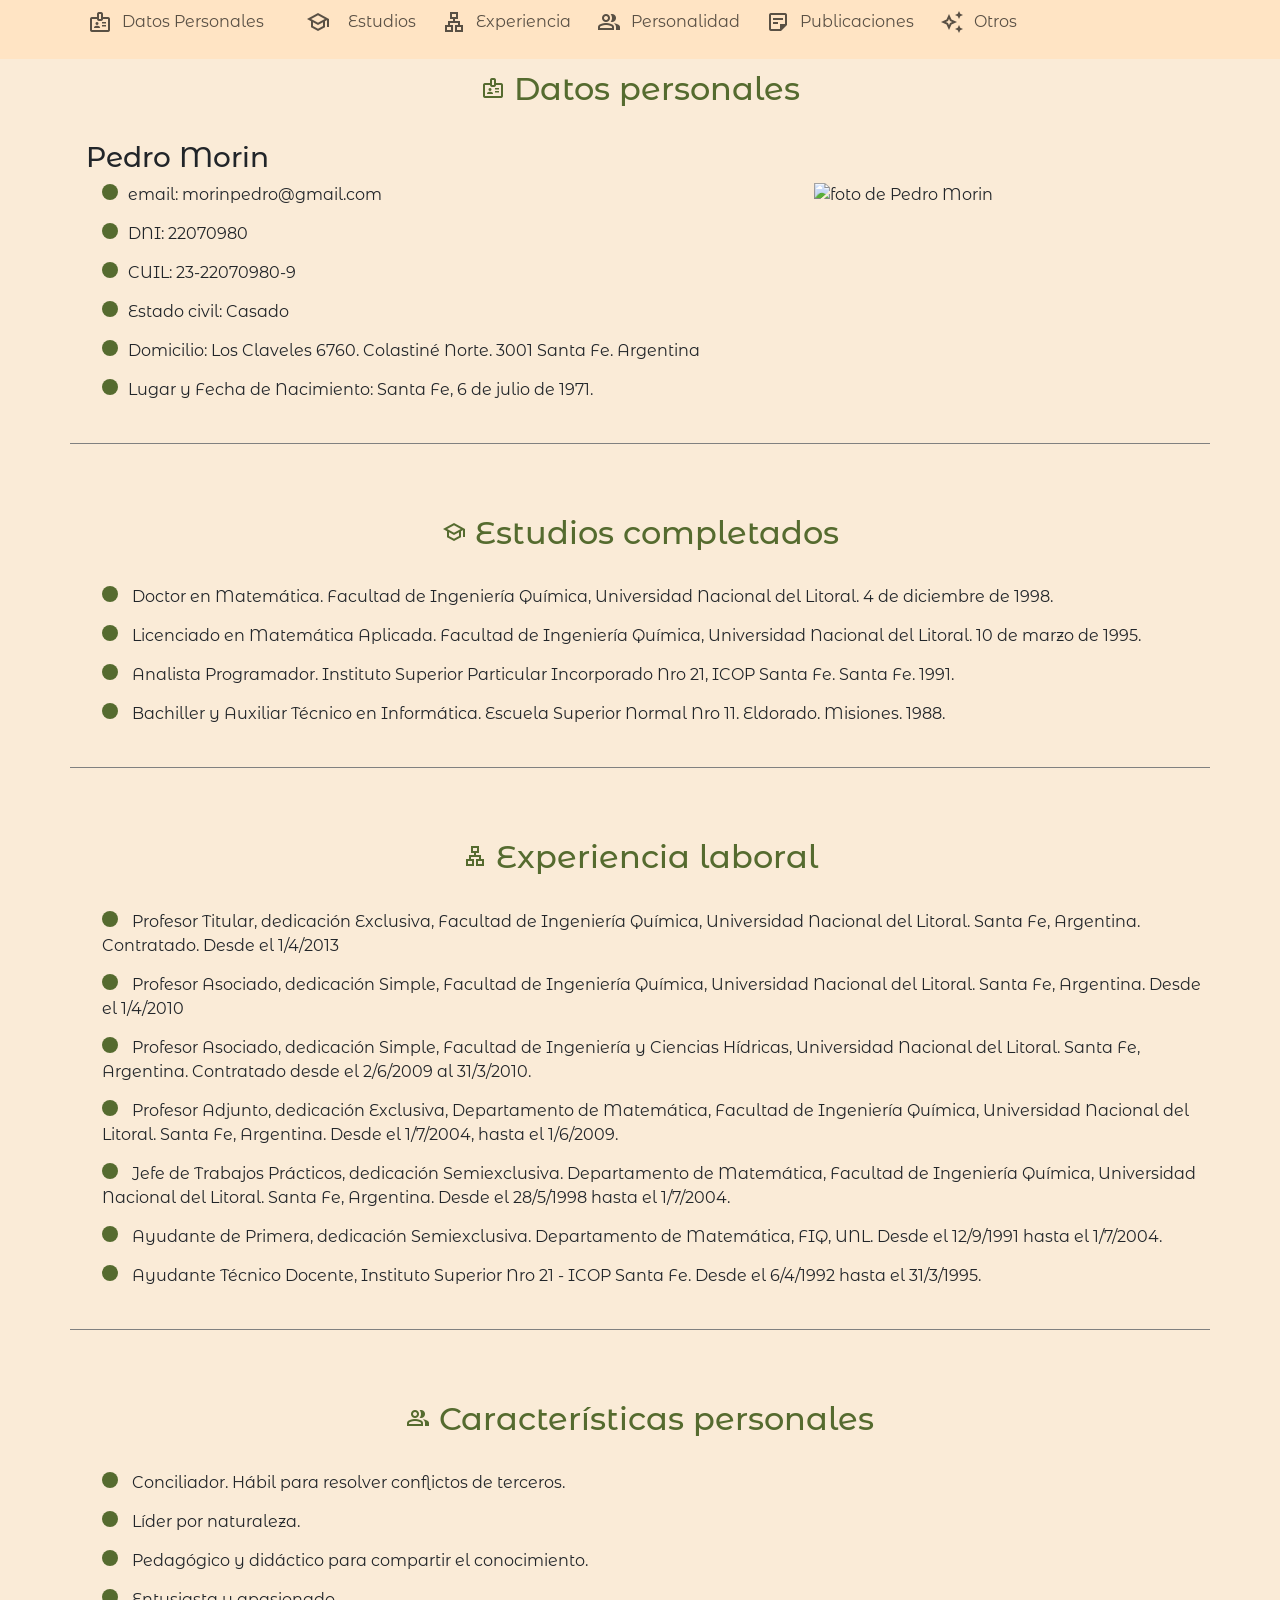
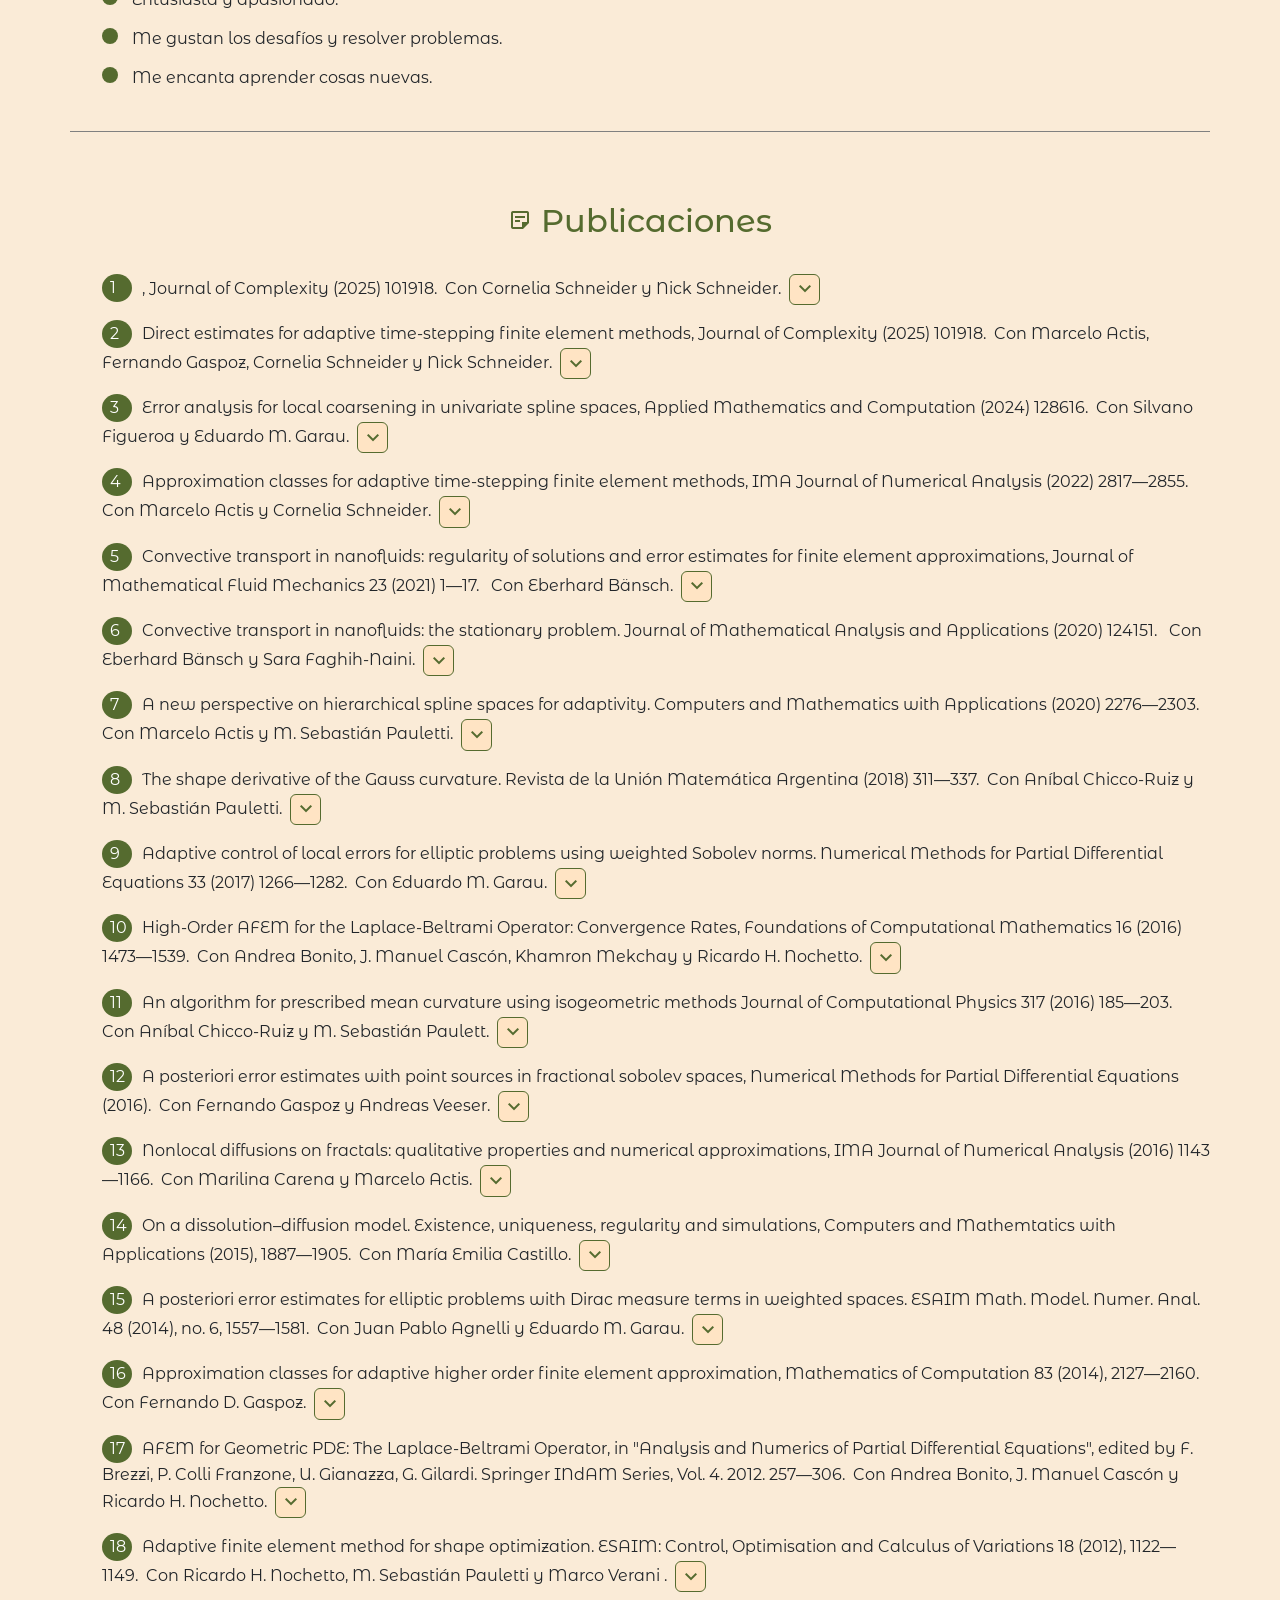
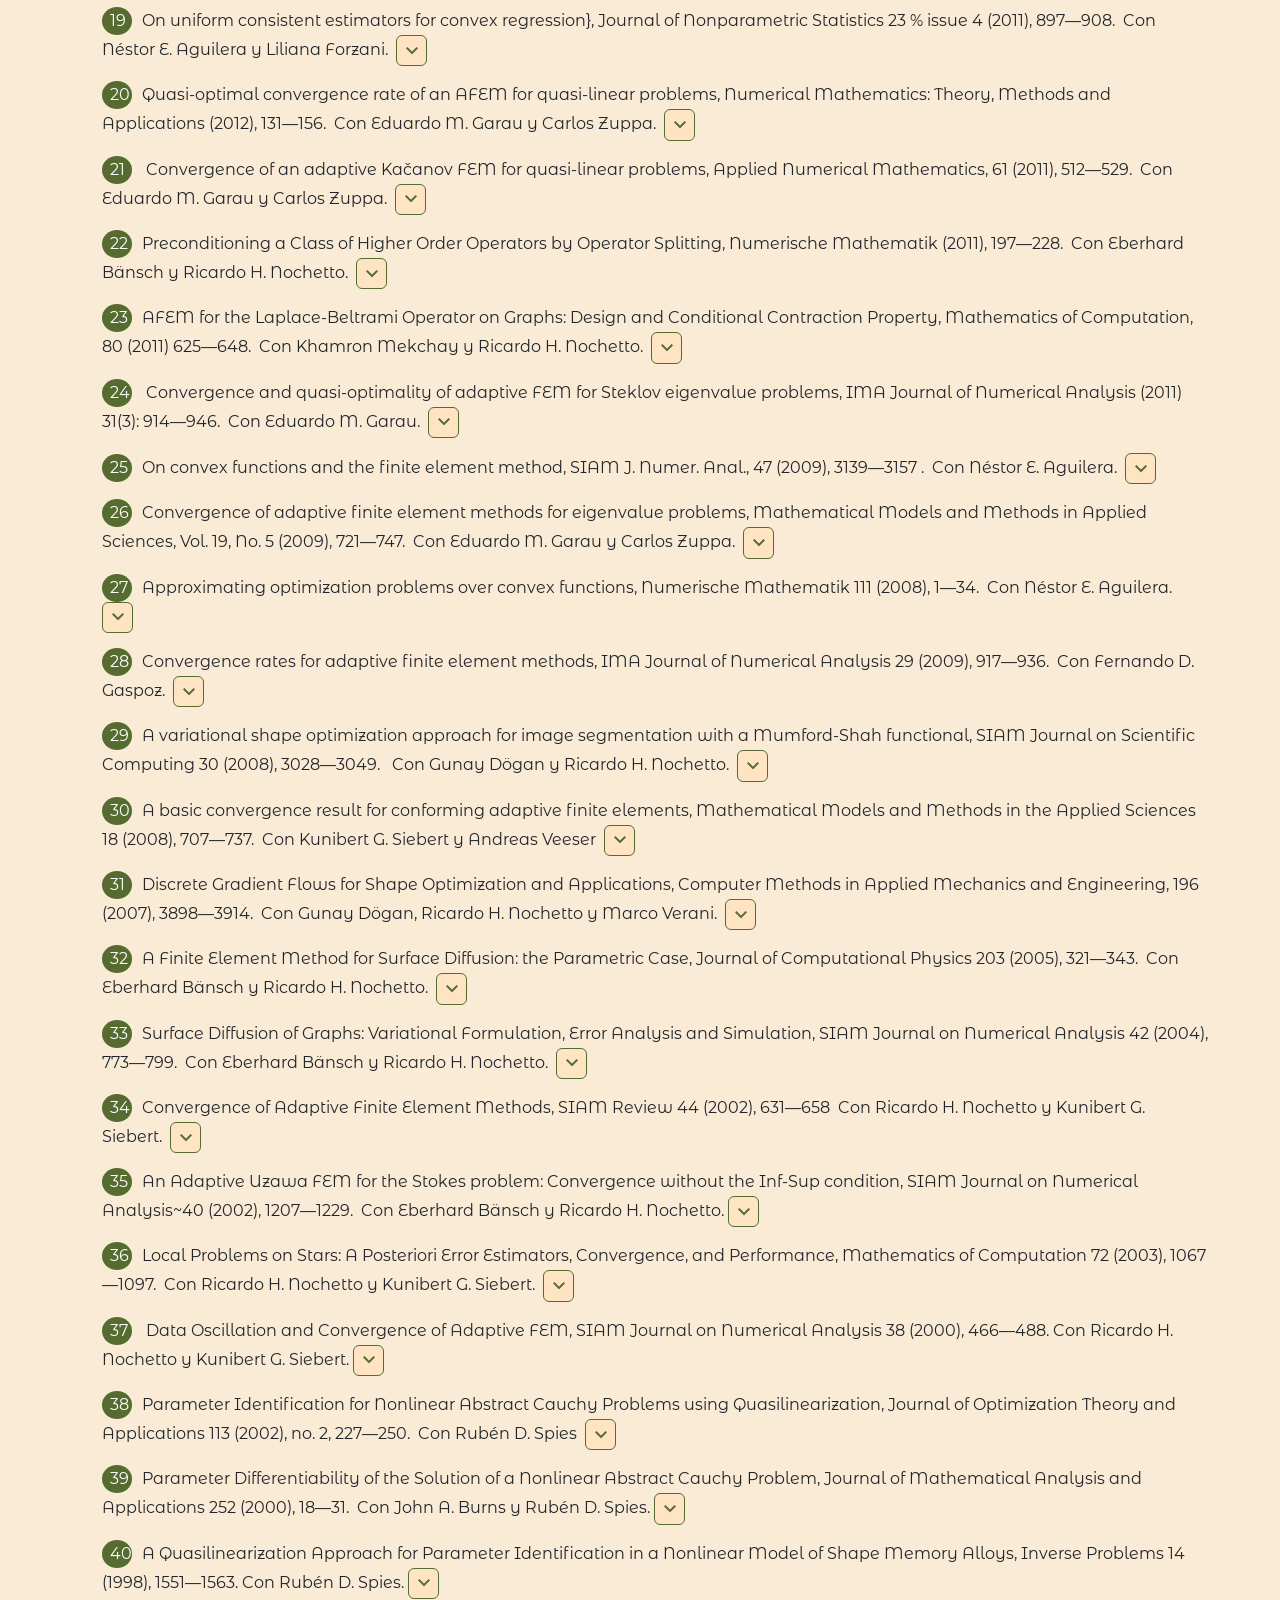
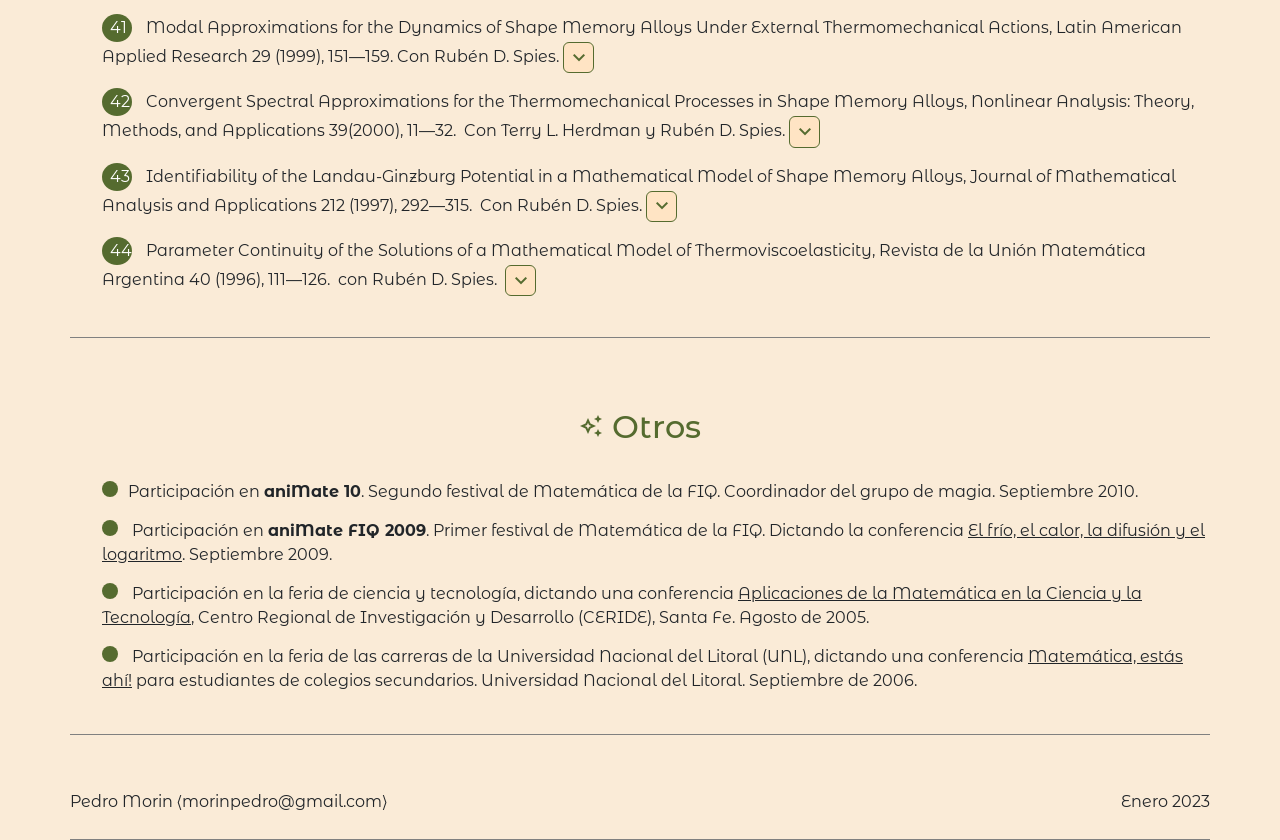
==== commit b9d0b8b7: "recuperé el index.html del home" ====
--- a/index.html
+++ b/index.html
@@ -3,381 +3,1877 @@
 
 <head>
   <meta charset="UTF-8">
+  <meta http-equiv="X-UA-Compatible" content="IE=edge">
   <meta name="viewport" content="width=device-width, initial-scale=1.0">
-  <title>Repertorio del concierto</title>
+  <title>Pedro Morin</title>
+  <link href="https://cdn.jsdelivr.net/npm/bootstrap@5.0.2/dist/css/bootstrap.min.css" rel="stylesheet"
+    integrity="sha384-EVSTQN3/azprG1Anm3QDgpJLIm9Nao0Yz1ztcQTwFspd3yD65VohhpuuCOmLASjC" crossorigin="anonymous">
   <link rel="preconnect" href="https://fonts.googleapis.com">
+  <link rel="preconnect" href="https://fonts.gstatic.com" crossorigin>
   <link
-    href="https://fonts.googleapis.com/css2?family=Fraunces:opsz,wght@9..144,400;9..144,500;9..144,600&family=Source+Sans+3:wght@400;500;600&display=swap"
+    href="https://fonts.googleapis.com/css2?family=Montserrat+Alternates:ital,wght@0,100;0,300;0,400;0,500;1,100&display=swap"
     rel="stylesheet">
-  <style>
-    :root {
-      --paper: #f7f3ea;
-      --paper-line: #e2d9c4;
-      --ink: #2c2a3d;
-      --ink-soft: #5c5a70;
-      --gold: #a9803f;
-      --gold-soft: #c9a866;
-      --green: #4f7a5c;
-      --green-bg: #e7f0e6;
-      --amber: #9c6b1f;
-      --amber-bg: #f5ead1;
-      --gray: #6b6b6b;
-      --gray-bg: #eceae4;
-    }
-
-    * {
-      box-sizing: border-box;
-    }
-
-    body {
-      margin: 0;
-      background: var(--paper);
-      background-image:
-        repeating-linear-gradient(0deg,
-          transparent,
-          transparent 39px,
-          var(--paper-line) 39px,
-          var(--paper-line) 40px);
-      color: var(--ink);
-      font-family: 'Source Sans 3', sans-serif;
-      min-height: 100vh;
-    }
-
-    .wrap {
-      max-width: 780px;
-      margin: 0 auto;
-      padding: 64px 28px 100px;
-    }
-
-    header {
-      margin-bottom: 56px;
-      position: relative;
-    }
-
-    .eyebrow {
-      font-size: 13px;
-      letter-spacing: 0.14em;
-      text-transform: uppercase;
-      color: var(--gold);
-      font-weight: 600;
-      margin-bottom: 10px;
-    }
-
-    h1 {
-      font-family: 'Fraunces', serif;
-      font-optical-sizing: auto;
-      font-weight: 500;
-      font-size: 44px;
-      line-height: 1.1;
-      margin: 0 0 14px;
-      color: var(--ink);
-    }
-
-    header p {
-      font-size: 16px;
-      color: var(--ink-soft);
-      max-width: 480px;
-      line-height: 1.5;
-      margin: 0;
-    }
-
-    .staff {
-      margin-top: 32px;
-      height: 2px;
-      background: linear-gradient(90deg, var(--gold-soft), transparent);
-    }
-
-    .piece {
-      background: #fffdf8;
-      border: 1px solid var(--paper-line);
-      border-radius: 4px;
-      margin-bottom: 24px;
-      box-shadow: 0 1px 2px rgba(44, 42, 61, 0.04);
-      overflow: hidden;
-    }
-
-    .piece-head {
-      padding: 24px 28px 20px;
-      display: flex;
-      justify-content: space-between;
-      align-items: flex-start;
-      gap: 16px;
-      border-bottom: 1px solid var(--paper-line);
-    }
-
-    .piece-title {
-      font-family: 'Fraunces', serif;
-      font-size: 24px;
-      font-weight: 500;
-      margin: 0 0 4px;
-      color: var(--ink);
-    }
-
-    .piece-composer {
-      font-size: 14px;
-      color: var(--ink-soft);
-      font-style: italic;
-    }
-
-    .badge {
-      font-size: 12px;
-      font-weight: 600;
-      letter-spacing: 0.03em;
-      padding: 5px 12px;
-      border-radius: 100px;
-      white-space: nowrap;
-      text-transform: uppercase;
-    }
-
-    .badge.confirmada {
-      background: var(--green-bg);
-      color: var(--green);
-    }
-
-    .badge.duda {
-      background: var(--amber-bg);
-      color: var(--amber);
-    }
-
-    .badge.preparacion {
-      background: var(--gray-bg);
-      color: var(--gray);
-    }
-
-    .piece-body {
-      padding: 20px 28px 26px;
-    }
-
-    .row {
-      display: flex;
-      flex-wrap: wrap;
-      gap: 10px 10px;
-      margin-bottom: 16px;
-    }
-
-    .link-chip {
-      display: inline-flex;
-      align-items: center;
-      gap: 6px;
-      font-size: 14px;
-      text-decoration: none;
-      color: var(--ink);
-      background: var(--paper);
-      border: 1px solid var(--paper-line);
-      padding: 7px 14px;
-      border-radius: 100px;
-      transition: border-color 0.15s ease, transform 0.1s ease;
-    }
-
-    .link-chip:hover {
-      border-color: var(--gold-soft);
-      transform: translateY(-1px);
-    }
-
-    .link-chip .dot {
-      width: 6px;
-      height: 6px;
-      border-radius: 50%;
-      background: var(--gold-soft);
-      flex-shrink: 0;
-    }
-
-    .link-chip.score .dot {
-      background: var(--green);
-    }
-
-    .section-label {
-      font-size: 11px;
-      text-transform: uppercase;
-      letter-spacing: 0.1em;
-      color: var(--ink-soft);
-      margin: 18px 0 8px;
-      font-weight: 600;
-    }
-
-    .comments {
-      font-size: 14px;
-      color: var(--ink-soft);
-      line-height: 1.55;
-      background: var(--paper);
-      border-left: 2px solid var(--gold-soft);
-      padding: 10px 16px;
-      margin-top: 4px;
-      border-radius: 0 4px 4px 0;
-    }
-
-    .comments.empty {
-      font-style: italic;
-      opacity: 0.6;
-    }
-
-    .empty-state {
-      text-align: center;
-      padding: 60px 20px;
-      color: var(--ink-soft);
-    }
-
-    footer {
-      text-align: center;
-      font-size: 13px;
-      color: var(--ink-soft);
-      margin-top: 48px;
-      opacity: 0.7;
-    }
-
-    @media (max-width: 560px) {
-      .wrap {
-        padding: 40px 18px 80px;
-      }
-
-      h1 {
-        font-size: 34px;
-      }
-
-      .piece-head {
-        flex-direction: column;
-      }
-    }
-  </style>
+  <link href="https://fonts.googleapis.com/icon?family=Material+Icons" rel="stylesheet">
+  <link rel="stylesheet"
+    href="https://fonts.googleapis.com/css2?family=Material+Symbols+Outlined:opsz,wght,FILL,GRAD@48,400,0,0">
+  <link rel="stylesheet" href="css/styles.css">
 </head>
 
 <body>
-  <div class="wrap">
-    <header>
-      <div class="eyebrow">Concierto en familia</div>
-      <h1>Repertorio</h1>
-      <p>Lo que vamos acordando tocar — partituras, PDFs por instrumento y estado de cada tema.</p>
-      <div class="staff"></div>
-    </header>
-
-    <div id="pieces"></div>
-
-    <footer>Página armada a mano · se actualiza a medida que se suman temas</footer>
-  </div>
-
-  <script>
-    const pieces = [
-      {
-        title: "El oboe de Gabriel",
-        composer: "Ennio Morricone — de \"La Misión\"",
-        status: "confirmada", // confirmada | duda | preparacion
-        musescore: "https://musescore.com/user/92696269/scores/36018941/s/UoTyw8",
-        mscz: "https://drive.google.com/file/d/1MjoxpGHlZCj_UCLu6hUEyAd_3EyFSEm1/view?usp=drive_link",
-        pdfGeneral: "https://drive.google.com/file/d/1SBYI6vq_Eeeqxnk8Ur0v_twzVcGexMNm/view?usp=drive_link",
-        particellas: [
-          { instrumento: "Oboe", link: "https://drive.google.com/file/d/14MrjwoIeIsZrP01iDehVq8b5KOCX2tH-/view?usp=drive_link" },
-          { instrumento: "Piano", link: "https://drive.google.com/file/d/1fAeXrqYoObVXYEWAhzGpyrqqQV0-zJMQ/view?usp=drive_link" },
-          { instrumento: "Violín", link: "https://drive.google.com/file/d/1D1jIRH3fnPP6kCKgJ7U1ZCZsV_RLAwgb/view?usp=drive_link" }
-        ],
-        comments: ""
-      },
-      {
-        title: "Hallelujah",
-        composer: "Leonard Cohen — versión instrumental",
-        status: "confirmada", // confirmada | duda | preparacion
-        musescore: "https://musescore.com/user/92696269/scores/36065492/s/knZ4eF?share=copy_link",
-        mscz: "https://drive.google.com/file/d/1kg7OAhU1mXhb1XWQP0IHQsB97m68SL-Z/view?usp=drive_link",
-        pdfGeneral: "https://drive.google.com/file/d/1e2GmdSeJJE2FUaBLVx9AOzTx7XMr-fT9/view?usp=drive_link",
-        particellas: [
-          { instrumento: "Flauta contralto", link: "https://drive.google.com/file/d/1oRZzXj2nCbbBp02mm-31tfCR3JrDf5vK/view?usp=drive_link" },
-          { instrumento: "Violín", link: "https://drive.google.com/file/d/1w-V9a0M4jqPJH_F2jw8DMCkgOYVULyqW/view?usp=drive_link" },
-          { instrumento: "Guitarra", link: "https://drive.google.com/file/d/1pJVL6tjnwX-GNCRrgp2SG1qGg8HEKxn4/view?usp=drive_link" },
-          { instrumento: "Piano", link: "https://drive.google.com/file/d/1YijXVKT1wzagA5sbRV8gGDC8jLiz0Wnm/view?usp=drive_link" }
-        ],
-        comments: "Tocamos esta así si nadie la quiere cantar (la flauta hace la melodía de la voz)."
-      },
-      {
-        title: "Canon de Pachelbel (en Fa)",
-        composer: "Johann Pachelbel — en Fa mayor",
-        status: "confirmada", // confirmada | duda | preparacion
-        musescore: "https://musescore.com/user/92696269/scores/36123410/s/tbqyJO?share=copy_link",
-        mscz: "https://drive.google.com/file/d/1Rc44KAOtN-ysfdhLJgUAoLJphH9YYcxU/view?usp=drive_link",
-        pdfGeneral: "https://drive.google.com/file/d/15Sw7rChBs4cwj_5lI4OpY7CGFF4HCyI-/view?usp=drive_link",
-        particellas: [
-          { instrumento: "Violín", link: "https://drive.google.com/file/d/1mv1jqbGbqQPKTgVVW-U_lRJmyCHJvELe/view?usp=drive_link" },
-          { instrumento: "Flauta", link: "https://drive.google.com/file/d/1xzf4CTNip5eE02NkA-A3OebYZWgB51w5/view?usp=drive_link" },
-          { instrumento: "Piano", link: "https://drive.google.com/file/d/1kDI92twZvfcXbWyBPHlzdq7sidlqLx6r/view?usp=drive_link" }
-        ],
-        comments: ""
-      },
-      {
-        title: "Canon de Pachelbel (en Re)",
-        composer: "Johann Pachelbel — en Re mayor",
-        status: "confirmada", // confirmada | duda | preparacion
-        musescore: "https://musescore.com/user/92696269/scores/36123545/s/hfjifX?share=copy_link",
-        mscz: "https://drive.google.com/file/d/1gs0mCYBjRjSUTfebB3CK8EODEgj02FtC/view?usp=drive_link",
-        pdfGeneral: "https://drive.google.com/file/d/1ITeUsNLBaH93HJz_zGe8dTGpgnlBydnH/view?usp=drive_link",
-        particellas: [
-          { instrumento: "Violín", link: "https://drive.google.com/file/d/1kH_VomhfhYiRbN58qTVnqNg-VTRArZAc/view?usp=drive_link" },
-          { instrumento: "Flauta", link: "https://drive.google.com/file/d/1xzf4CTNip5eE02NkA-A3OebYZWgB51w5/view?usp=drive_link" },
-          { instrumento: "Piano", link: "https://drive.google.com/file/d/1F4PMw7eHRz4vP91eAxzMGLEx2vgBsFqt/view?usp=drive_link" }
-        ],
-        comments: ""
-      }
-    ];
-
-    const statusLabels = {
-      confirmada: "Confirmada",
-      duda: "En duda",
-      preparacion: "En preparación"
-    };
-
-    function renderPiece (p) {
-      const particellasHtml = p.particellas.map(part => `
-    <a class="link-chip" href="${part.link}" target="_blank" rel="noopener">
-      <span class="dot"></span>${part.instrumento}
-    </a>
-  `).join('');
-
-      return `
-    <div class="piece">
-      <div class="piece-head">
-        <div>
-          <p class="piece-title">${p.title}</p>
-          <p class="piece-composer">${p.composer}</p>
-        </div>
-        <span class="badge ${p.status}">${statusLabels[p.status] || p.status}</span>
-      </div>
-      <div class="piece-body">
-        <div class="row">
-          <a class="link-chip score" href="${p.musescore}" target="_blank" rel="noopener">
-            <span class="dot"></span>MuseScore
-          </a>
-          ${p.mscz ? `
-          <a class="link-chip score" href="${p.mscz}" target="_blank" rel="noopener">
-            <span class="dot"></span>Partitura (.mscz)
-          </a>` : ''}
-          ${p.pdfGeneral ? `
-          <a class="link-chip" href="${p.pdfGeneral}" target="_blank" rel="noopener">
-            <span class="dot"></span>PDF general
-          </a>` : ''}
-        </div>
-
-        ${p.particellas.length ? `
-        <div class="section-label">Particellas</div>
-        <div class="row">${particellasHtml}</div>
-        ` : ''}
-
-        <div class="section-label">Comentarios</div>
-        <div class="comments ${p.comments ? '' : 'empty'}">
-          ${p.comments || 'Sin comentarios todavía.'}
+
+  <div class="container">
+
+    <nav class="navbar fixed-top navbar-expand-xl navbar-light">
+      <div class="container">
+        <button class="navbar-toggler" type="button" data-bs-toggle="collapse" data-bs-target="#navbarSupportedContent"
+          aria-controls="navbarSupportedContent" aria-expanded="false" aria-label="Navegar">
+          <span class="navbar-toggler-icon"></span>
+        </button>
+        <div class="collapse navbar-collapse" id="navbarSupportedContent">
+          <ul class="navbar-nav">
+            <li class="nav-item">
+              <a class="nav-link" aria-current="page" href="#">
+                <span class="material-symbols-outlined">badge</span>
+                <span>Datos Personales</span>
+              </a>
+            </li>
+            <li class="nav-item">
+              <a class="nav-link" href="#estudios">
+                <span class="material-symbols-outlined ms-3 pe-2">school</span>
+                <span>Estudios</span></a>
+            </li>
+            <li class="nav-item">
+              <a class="nav-link" href="#experiencia-laboral">
+                <span class="material-symbols-outlined">lan</span>
+                Experiencia
+              </a>
+            </li>
+            <li class="nav-item">
+              <a class="nav-link" href="#caracteristicas-personales">
+                <span class="material-symbols-outlined">group</span>
+                Personalidad
+              </a>
+            </li>
+            <li class="nav-item">
+              <a class="nav-link" href="#publicaciones">
+                <span class="material-symbols-outlined">sticky_note_2</span>
+                Publicaciones
+              </a>
+            </li>
+            <li class="nav-item">
+              <a class="nav-link" href="#otros">
+                <span class="material-symbols-outlined">auto_awesome</span>
+                Otros
+              </a>
+            </li>
+          </ul>
         </div>
       </div>
-    </div>
-  `;
-    }
-
-    function render () {
-      const container = document.getElementById('pieces');
-      if (pieces.length === 0) {
-        container.innerHTML = `<div class="empty-state">Todavía no hay temas cargados.</div>`;
-        return;
-      }
-      container.innerHTML = pieces.map(renderPiece).join('');
-    }
-
-    render();
-  </script>
+    </nav>
+
+
+    <section id="datos-personales">
+      <h2>
+        <span class="material-symbols-outlined">badge</span>
+        Datos personales
+      </h2>
+
+      <div class="clearfix">
+        <h3 class="ms-3">Pedro Morin</h3>
+        <img class="col-sm-4 float-sm-end mb-3 ms-3 me-3 me-ms-0" src="img/MorinP.jpg" alt="foto de Pedro Morin">
+        <ul>
+          <li>email: morinpedro@gmail.com</li>
+          <li>DNI: 22070980</li>
+          <li>CUIL: 23-22070980-9</li>
+          <li>Estado civil: Casado</li>
+          <li>Domicilio: Los Claveles 6760. Colastiné Norte. 3001 Santa Fe. Argentina</li>
+          <li>Lugar y Fecha de Nacimiento: Santa Fe, 6 de julio de 1971.</li>
+        </ul>
+      </div>
+    </section>
+
+    <section id="estudios">
+      <h2><span class="material-symbols-outlined">school</span> Estudios completados</h2>
+
+      <ul>
+        <li>
+          Doctor en Matemática. Facultad de
+          Ingeniería Química, Universidad Nacional del Litoral.
+          4 de diciembre de 1998.
+        </li>
+
+        <li>
+          Licenciado en Matemática Aplicada. Facultad de
+          Ingeniería Química, Universidad Nacional del Litoral.
+          10 de marzo de 1995.
+        </li>
+
+        <li>
+          Analista Programador. Instituto Superior Particular
+          Incorporado Nro 21, ICOP Santa Fe. Santa Fe. 1991.
+        </li>
+
+        <li>
+          Bachiller y Auxiliar Técnico en Informática. Escuela
+          Superior Normal Nro 11. Eldorado. Misiones. 1988.
+        </li>
+      </ul>
+    </section>
+
+    <section id="experiencia-laboral">
+      <h2>
+        <span class="material-symbols-outlined">lan</span>
+        Experiencia laboral
+      </h2>
+      <ul>
+
+        <li>
+          Profesor Titular, dedicación Exclusiva,
+          Facultad de Ingeniería Química,
+          Universidad Nacional del Litoral.
+          Santa Fe, Argentina. Contratado. Desde el 1/4/2013
+        </li>
+
+        <li>
+          Profesor Asociado, dedicación Simple,
+          Facultad de Ingeniería Química,
+          Universidad Nacional del Litoral.
+          Santa Fe, Argentina. Desde el 1/4/2010
+        </li>
+
+        <li>
+          Profesor Asociado, dedicación Simple,
+          Facultad de Ingeniería y Ciencias Hídricas,
+          Universidad Nacional del Litoral.
+          Santa Fe, Argentina. Contratado desde el 2/6/2009 al 31/3/2010.
+        </li>
+
+        <li>
+          Profesor Adjunto, dedicación Exclusiva,
+          Departamento de Matemática,
+          Facultad de Ingeniería Química,
+          Universidad Nacional del Litoral.
+          Santa Fe, Argentina. Desde el 1/7/2004, hasta el 1/6/2009.
+        </li>
+
+        <li>
+          Jefe de Trabajos Prácticos, dedicación Semiexclusiva.
+          Departamento de Matemática,
+          Facultad de Ingeniería Química,
+          Universidad Nacional del Litoral.
+          Santa Fe, Argentina.
+          Desde el 28/5/1998 hasta el 1/7/2004.
+        </li>
+
+        <li>
+          Ayudante de Primera, dedicación Semiexclusiva.
+          Departamento de Matemática,
+          FIQ,
+          UNL.
+          Desde el 12/9/1991 hasta el 1/7/2004.
+        </li>
+
+        <li>
+          Ayudante Técnico Docente,
+          Instituto Superior Nro 21 - ICOP Santa Fe.
+          Desde el 6/4/1992 hasta el 31/3/1995.
+        </li>
+
+      </ul>
+
+    </section>
+
+    <section id="caracteristicas-personales">
+      <h2>
+        <span class="material-symbols-outlined">group</span>
+        Características personales
+      </h2>
+
+      <ul>
+        <li>
+          Conciliador. Hábil para resolver conflictos de terceros.
+        </li>
+        <li>
+          Líder por naturaleza.
+        </li>
+        <li>
+          Pedagógico y didáctico para compartir el conocimiento.
+        </li>
+        <li>
+          Entusiasta y apasionado.
+        </li>
+        <li>
+          Me gustan los desafíos y resolver problemas.
+        </li>
+        <li>
+          Me encanta aprender cosas nuevas.
+        </li>
+      </ul>
+
+    </section>
+
+    <section id="publicaciones">
+      <h2>
+        <span class="material-symbols-outlined">sticky_note_2</span>
+        Publicaciones
+      </h2>
+      <ol>
+<li>, Journal of Complexity (2025) 101918.&nbsp;
+  Con Cornelia Schneider y Nick Schneider.&nbsp;
+  <button id="botonMostrarResumen41" type="button" class="btn btn-secondary botonMostrarResumen">
+    <span class="material-symbols-outlined align-middle">expand_more</span>
+  </button>
+  <button id="botonOcultarResumen41" type="button" class="btn btn-secondary botonOcultarResumen">
+    <span class="material-symbols-outlined align-middle">expand_less</span>
+  </button>
+
+  <div class="resumen" id="resumen41">
+    <p>
+      <strong> Abstract: </strong>
+We investigate anisotropic (piecewise) polynomial approximation of functions in Lebesgue spaces as well as anisotropic
+Besov spaces. For this purpose we study temporal and spatial moduli of smoothness and their properties. In particular,
+we prove Jackson- and Whitney-type inequalities on Lipschitz cylinders, i.e., space–time domains $I imes D$ with a
+finite interval $I$ and a bounded Lipschitz domain $D subset mathbb{R}^d$, $d in mathbb{N}$. As an application, we prove
+a direct estimate result for adaptive space-time finite element approximation in the discontinuous setting.    </p>
+    <p>
+      <em>Keywords:</em>
+      Jackson inequality; Whitney inequality; Anisotropic Besov spaces; Anisotropic polynomials; Direct estimates
+    </p>
+    <p>
+      <em> AMS Subject Classifications: </em>
+      primary: 41A10; 41A17; 41A25; 41A63; secondary: 65M50; 65M60.
+    </p>
+    <p>
+      <a href="https://www.sciencedirect.com/science/article/pii/S0021904525001418?via%3Dihub" target="_blank">Artículo completo</a>
+    </p>
+  </div>
+</li>
+
+<li>Direct estimates for adaptive time-stepping finite
+  element methods, Journal of Complexity (2025) 101918.&nbsp;
+  Con Marcelo Actis, Fernando Gaspoz, Cornelia Schneider y Nick Schneider.&nbsp;
+  <button id="botonMostrarResumen40" type="button" class="btn btn-secondary botonMostrarResumen">
+    <span class="material-symbols-outlined align-middle">expand_more</span>
+  </button>
+  <button id="botonOcultarResumen40" type="button" class="btn btn-secondary botonOcultarResumen">
+    <span class="material-symbols-outlined align-middle">expand_less</span>
+  </button>
+
+  <div class="resumen" id="resumen40">
+    <p>
+      <strong> Abstract: </strong>
+      We study direct estimates for adaptive time-stepping finite element methods for time-dependent partial
+      differential
+      equations. Our results generalize previous findings from \cite{AMS22}, where the approximation error was only
+      measured
+      in $L_2([0,T],L_2(\Omega))$. In particular, we now also cover the error norms $L_{\infty}([0,T],L_2(\Omega))$ and
+      $L_2([0,T],H^1(\Omega))$ which are more natural in this context.
+    </p>
+    <p>
+      <em>Keywords:</em>
+      Direct estimates; Approximation classes; Besov spaces; Adaptive time-stepping finite element methods; Near-best
+      approximation
+    </p>
+    <p>
+      <em> AMS Subject Classifications: </em>
+      primary: 41A25; 65D05. secondary: 65N30; 65N50.
+    </p>
+    <p>
+      <a href="https://www.sciencedirect.com/science/article/pii/S0885064X24000955" target="_blank">Artículo completo</a>
+    </p>
+  </div>
+</li>
+
+<li>Error analysis for local coarsening in univariate spline spaces, Applied
+Mathematics and Computation (2024) 128616.&nbsp;
+  Con Silvano Figueroa y Eduardo M. Garau.&nbsp;
+  <button id="botonMostrarResumen39" type="button" class="btn btn-secondary botonMostrarResumen">
+    <span class="material-symbols-outlined align-middle">expand_more</span>
+  </button>
+  <button id="botonOcultarResumen39" type="button" class="btn btn-secondary botonOcultarResumen">
+    <span class="material-symbols-outlined align-middle">expand_less</span>
+  </button>
+
+  <div class="resumen" id="resumen39">
+    <p>
+      <strong> Abstract: </strong>
+      In this article we analyze the error produced by the removal of an arbitrary knot from a spline function; we consider
+      the $L^2$-, the $H^1$- and the $L^\infty$-errors. When a knot has multiplicity greater than one, this implies a reduction of its multiplicity by one unit. In
+      particular, we deduce a very simple formula to compute the error in terms of some neighboring knots and a few
+      coefficients of the considered spline. Furthermore, we show precisely how this error is related to the jump of a
+      derivative of the spline at the knot. We then use the developed theory to propose efficient and very low-cost local
+      error indicators and adaptive coarsening algorithms. Finally, we present some numerical experiments to illustrate their
+      performance and show some applications.
+    </p>
+    <p>
+      <a href="https://doi.org/10.1016/j.amc.2024.128616" target="_blank">Artículo completo</a>
+    </p>
+  </div>
+</li>
+<li>Approximation classes for adaptive time-stepping finite element methods,
+IMA Journal of Numerical Analysis (2022) 2817&mdash;2855.&nbsp;
+  Con Marcelo Actis y Cornelia Schneider.&nbsp;
+  <button id="botonMostrarResumen38" type="button" class="btn btn-secondary botonMostrarResumen">
+    <span class="material-symbols-outlined align-middle">expand_more</span>
+  </button>
+  <button id="botonOcultarResumen38" type="button" class="btn btn-secondary botonOcultarResumen">
+    <span class="material-symbols-outlined align-middle">expand_less</span>
+  </button>
+
+  <div class="resumen" id="resumen38">
+    <p>
+      <strong> Abstract: </strong>
+      We study approximation classes for adaptive time-stepping finite element methods for time-dependent partial differential
+      equations. We measure the approximation error in $L_2([0,T)\times \Omega)$
+      and consider the approximation with discontinuous finite elements in time and continuous finite elements in space, of
+      any degree. As a by-product we define anisotropic Besov spaces for Banach-space-valued functions on an interval and
+      derive some embeddings, as well as Jackson- and Whitney-type estimates.
+    </p>
+    <p>
+      <em>Keywords:</em>
+      approximation classes, Besov spaces, Whitney estimate, adaptive time-stepping finite element methods, greedy algorithm
+    </p>
+    <p>
+      <a href="https://doi.org/10.1093/imanum/drac056" target="_blank">Artículo completo</a>
+    </p>
+  </div>
+</li>
+<li>Convective transport in nanofluids: regularity of solutions and error estimates for
+finite element approximations, Journal of Mathematical Fluid Mechanics 23 (2021) 1&mdash;17.
+  &nbsp;
+  Con Eberhard Bänsch.&nbsp;
+  <button id="botonMostrarResumen37" type="button" class="btn btn-secondary botonMostrarResumen">
+    <span class="material-symbols-outlined align-middle">expand_more</span>
+  </button>
+  <button id="botonOcultarResumen37" type="button" class="btn btn-secondary botonOcultarResumen">
+    <span class="material-symbols-outlined align-middle">expand_less</span>
+  </button>
+
+  <div class="resumen" id="resumen37">
+    <p>
+      <strong> Abstract: </strong>
+      We study the stationary version of a thermodynamically consistent variant of the Buongiorno model describing convective
+      transport in nanofluids. Under some smallness assumptions it is proved that there exist regular solutions. Based on this
+      regularity result, error estimates, both in the natural norm as well as in weaker norms for finite element
+      approximations can be shown. The proofs are based on the theory developed by Caloz and Rappaz for general nonlinear,
+      smooth problems. Computational results confirm the theoretical findings.
+
+    </p>
+    <p>
+      <a href="https://link.springer.com/article/10.1007/s00021-020-00554-y" target="_blank">Artículo completo</a>
+    </p>
+  </div>
+</li>
+<li>Convective transport in nanofluids: the stationary problem. Journal
+of Mathematical Analysis and Applications (2020) 124151. &nbsp;
+  Con Eberhard Bänsch y Sara Faghih-Naini.&nbsp;
+  <button id="botonMostrarResumen36" type="button" class="btn btn-secondary botonMostrarResumen">
+    <span class="material-symbols-outlined align-middle">expand_more</span>
+  </button>
+  <button id="botonOcultarResumen36" type="button" class="btn btn-secondary botonOcultarResumen">
+    <span class="material-symbols-outlined align-middle">expand_less</span>
+  </button>
+
+  <div class="resumen" id="resumen36">
+    <p>
+      <strong> Abstract: </strong>
+      We analyze the existence of solutions to the stationary problem from a mathematical model for convective transport in
+      nanofluids including thermophoretic effects that is very similar to the celebrated model of Buongiorno [6].
+    </p>
+    <p>
+      <em>Keywords:</em>
+      NanofluidThermophoresisHeat transferEnergy estimateWeak solution
+    </p>
+    <p>
+      <a href="https://doi.org/10.1016/j.jmaa.2020.124151" target="_blank">Artículo completo</a>
+    </p>
+  </div>
+</li>
+<li>A new perspective on hierarchical spline spaces for adaptivity. 
+  Computers and Mathematics with Applications (2020) 2276&mdash;2303. &nbsp;
+  Con Marcelo Actis y M. Sebastián Pauletti.&nbsp;
+  <button id="botonMostrarResumen35" type="button" class="btn btn-secondary botonMostrarResumen">
+    <span class="material-symbols-outlined align-middle">expand_more</span>
+  </button>
+  <button id="botonOcultarResumen35" type="button" class="btn btn-secondary botonOcultarResumen">
+    <span class="material-symbols-outlined align-middle">expand_less</span>
+  </button>
+
+  <div class="resumen" id="resumen35">
+    <p>
+      <strong> Abstract: </strong>
+      We introduce a framework for spline spaces of hierarchical type, based on a parent–children relation, which is very
+      convenient for the analysis as well as the implementation of adaptive isogeometric methods. This framework exploits the
+      innate refinement by functions in the B-splines context, rather than by elements or cells, which is more natural in the
+      finite element context. Furthermore, it entails a new language to handle hierarchical spline spaces, which allows to
+      tackle fundamental questions in a very simple manner. For example, it makes it simple to create hierarchical bases with
+      several desired properties with a refinement procedure which has linear complexity, i.e., the resulting bases have
+      cardinality bounded by the number of initially marked functions.
+    </p>
+    <p>
+      <em>Keywords:</em>
+      Hierarchical spacesSplines basesOptimality for adaptive methods
+    </p>
+
+    <p>
+      <a href="https://doi.org/10.1016/j.camwa.2019.10.028" target="_blank">Artículo completo</a>
+    </p>
+  </div>
+</li>
+
+<li>The shape derivative of the Gauss curvature. Revista de la Unión
+Matemática Argentina (2018) 311&mdash;337.&nbsp;
+  Con Aníbal Chicco-Ruiz y M. Sebastián Pauletti.&nbsp;
+  <button id="botonMostrarResumen34" type="button" class="btn btn-secondary botonMostrarResumen">
+    <span class="material-symbols-outlined align-middle">expand_more</span>
+  </button>
+  <button id="botonOcultarResumen34" type="button" class="btn btn-secondary botonOcultarResumen">
+    <span class="material-symbols-outlined align-middle">expand_less</span>
+  </button>
+
+  <div class="resumen" id="resumen34">
+    <p>
+      <strong> Abstract: </strong>
+      We present a review of results about the shape derivatives of
+      scalar- and vector-valued shape functions, and extend the results from Do˘gan
+      and Nochetto [ESAIM Math. Model. Numer. Anal. 46 (2012), no. 1, 59&mdash;79] to
+      more general surface energies. In that article, Do˘gan and Nochetto consider
+      surface energies defined as integrals over surfaces of functions that can depend
+      on the position, the unit normal and the mean curvature of the surface. In
+      this work we present a systematic way to derive formulas for the shape derivative of more general geometric quantities,
+      including the Gauss curvature
+      (a new result not available in the literature) and other geometric invariants
+      (eigenvalues of the second fundamental form). This is done for hyper-surfaces
+      in the Euclidean space of any finite dimension. As an application of the results, with relevance for numerical methods
+      in applied problems, we derive a
+      Newton-type method to approximate a minimizer of a shape functional. We
+      finally find the particular formulas for the first and second order shape derivatives of the area and the Willmore
+      functional, which are necessary for the
+      aforementioned Newton-type method.
+    </p>
+    <p>
+      <em>Keywords:</em>
+      Shape derivative, Gauss curvature, shape optimization, differentiation
+      formulas.
+    </p>
+    <p>
+      <em> AMS Subject Classifications: </em>
+      65K10, 49M15, 53A10, 53A55
+    </p>
+    <p>
+      <a href="https://inmabb.criba.edu.ar/revuma/pdf/v59n2/v59n2a06" target="_blank">Artículo completo</a>
+    </p>
+  </div>
+</li>
+
+<li>Adaptive control of local errors for elliptic problems using weighted Sobolev norms.
+Numerical Methods for Partial Differential Equations 33 (2017) 1266&mdash;1282.&nbsp;
+  Con Eduardo M. Garau.&nbsp;
+  <button id="botonMostrarResumen33" type="button" class="btn btn-secondary botonMostrarResumen">
+    <span class="material-symbols-outlined align-middle">expand_more</span>
+  </button>
+  <button id="botonOcultarResumen33" type="button" class="btn btn-secondary botonOcultarResumen">
+    <span class="material-symbols-outlined align-middle">expand_less</span>
+  </button>
+
+  <div class="resumen" id="resumen33">
+    <p>
+      <strong> Abstract: </strong>
+      We develop an a posteriori error estimator which focuses on the local H1 error on a region of interest. The estimator
+      bounds a weighted Sobolev norm of the error and is efficient up to oscillation terms. The new idea is very simple and
+      applies to a large class of problems. An adaptive method guided by this estimator is implemented and compared to other
+      local estimators, showing an excellent performance.
+    </p>
+    <p>
+      <a href="https://doi.org/10.1002/num.22142" target="_blank">Artículo completo</a>
+    </p>
+  </div>
+</li>
+
+
+        <li>High-Order AFEM for the Laplace-Beltrami
+        Operator: Convergence Rates, Foundations of Computational Mathematics 16 (2016) 
+        1473&mdash;1539.&nbsp;
+  Con Andrea Bonito, J. Manuel Cascón, Khamron Mekchay y Ricardo H. Nochetto.&nbsp;
+  <button id="botonMostrarResumen32" type="button" class="btn btn-secondary botonMostrarResumen">
+    <span class="material-symbols-outlined align-middle">expand_more</span>
+  </button>
+  <button id="botonOcultarResumen32" type="button" class="btn btn-secondary botonOcultarResumen">
+    <span class="material-symbols-outlined align-middle">expand_less</span>
+  </button>
+
+  <div class="resumen" id="resumen32">
+    <p>
+      <strong> Abstract: </strong>
+      We present a new AFEM for the Laplace–Beltrami operator with arbitrary polynomial degree on parametric surfaces, which
+      are globally W_\infty^1
+      and piecewise in a suitable Besov class embedded in C^{1,\alpha}
+      with $\alpha\in(0,1]$.
+      The idea is to have the surface sufficiently well resolved in
+      relative to the current resolution of the PDE in H^1.
+      This gives rise to a conditional contraction property of the PDE module. We present a suitable approximation class and
+      discuss its relation to Besov regularity of the surface, solution, and forcing. We prove optimal convergence rates for
+      AFEM which are dictated by the worst decay rate of the surface error in
+      and PDE error in    .
+    </p>
+    <p>
+      <em>Keywords:</em>
+
+    </p>
+    <p>
+      <em> AMS Subject Classifications: </em>
+
+    </p>
+    <p>
+      <a href="https://link.springer.com/article/10.1007/s10208-016-9335-7" target="_blank">Artículo completo</a>
+    </p>
+  </div>
+</li>
+
+<li>An algorithm for prescribed mean curvature using isogeometric methods 
+Journal of Computational Physics 317 (2016)
+  185&mdash;203.&nbsp;
+  Con Aníbal Chicco-Ruiz y M. Sebastián Paulett.&nbsp;
+  <button id="botonMostrarResumen31" type="button" class="btn btn-secondary botonMostrarResumen">
+    <span class="material-symbols-outlined align-middle">expand_more</span>
+  </button>
+  <button id="botonOcultarResumen31" type="button" class="btn btn-secondary botonOcultarResumen">
+    <span class="material-symbols-outlined align-middle">expand_less</span>
+  </button>
+
+  <div class="resumen" id="resumen31">
+    <p>
+      <strong> Abstract: </strong>
+      We present a Newton type algorithm to find parametric surfaces of prescribed mean curvature with a fixed given boundary.
+      In particular, it applies to the problem of minimal surfaces. The algorithm relies on some global regularity of the
+      spaces where it is posed, which is naturally fitted for discretization with isogeometric type of spaces. We introduce a
+      discretization of the continuous algorithm and present a simple implementation using the recently released isogeometric
+      software library igatools. Finally, we show several numerical experiments which highlight the convergence properties of
+      the scheme.
+    </p>
+    <p>
+      <em>Keywords:</em>
+      Minimal surfaces; Prescribed curvature; Isogeometric analysis; Quasi-Newton
+    </p>
+    <p>
+      <a href="https://doi.org/10.1016/j.jcp.2016.04.012" target="_blank">Artículo completo</a>
+    </p>
+  </div>
+</li>
+
+<li>A posteriori error estimates with point sources in fractional sobolev spaces,
+  Numerical Methods for Partial Differential Equations (2016).&nbsp;
+  Con Fernando Gaspoz y Andreas Veeser.&nbsp;
+  <button id="botonMostrarResumen30" type="button" class="btn btn-secondary botonMostrarResumen">
+    <span class="material-symbols-outlined align-middle">expand_more</span>
+  </button>
+  <button id="botonOcultarResumen30" type="button" class="btn btn-secondary botonOcultarResumen">
+    <span class="material-symbols-outlined align-middle">expand_less</span>
+  </button>
+
+  <div class="resumen" id="resumen30">
+    <p>
+      <strong> Abstract: </strong>
+      We consider Poisson's equation with a finite number of weighted Dirac masses as a source term, together with its
+      discretization by means of conforming finite elements. For the error in fractional Sobolev spaces, we propose
+      residual-type a~posteriori estimators with a specifically tailored oscillation and show that, on two-dimensional
+      polygonal domains, they are reliable and locally efficient. In numerical tests, their use in an adaptive algorithm leads
+      to optimal error decayrates.
+    </p>
+    <p>
+      <em>Keywords:</em>
+      finite element methods, a~posteriori error estimators, Dirac mass, adaptivity, fractional Sobolev spaces
+    </p>
+    <p>
+      <a href="https://doi.org/10.1002/num.22065" target="_blank">Artículo completo</a>
+    </p>
+  </div>
+</li>
+
+<li>Nonlocal diffusions on fractals: qualitative properties and numerical approximations,
+  IMA Journal of Numerical Analysis (2016) 1143&mdash;1166.&nbsp;
+  Con Marilina Carena y Marcelo Actis.&nbsp;
+  <button id="botonMostrarResumen29" type="button" class="btn btn-secondary botonMostrarResumen">
+    <span class="material-symbols-outlined align-middle">expand_more</span>
+  </button>
+  <button id="botonOcultarResumen29" type="button" class="btn btn-secondary botonOcultarResumen">
+    <span class="material-symbols-outlined align-middle">expand_less</span>
+  </button>
+
+  <div class="resumen" id="resumen29">
+    <p>
+      <strong> Abstract: </strong>
+      We propose a numerical method to approximate the solution of a nonlocal diffusion problem on a general setting of metric
+      measure spaces. These spaces include, but are not limited to, fractals, manifolds and Euclidean domains. We obtain error
+      estimates in $L^\infty(L^p)$ for $p=1,\infty$ under the sole assumption of the initial datum being in $L^p$. An improved
+      bound for the error in $L^\infty(L^1)$ is obtained when the initial datum is in $L^2$. We also derive some qualitative
+      properties of the solutions like stability, comparison principles and study the asymptotic behavior as $t\to\infty$. We
+      finally present two examples on fractals: the Sierpinski gasket and the Sierpinski carpet, which illustrate on the
+      effect of nonlocal diffusion for piecewise constant initialdatum.
+    </p>
+    <p>
+      <em>Keywords:</em>
+      non-local diffusions, space of homogeneous type, fractals
+    </p>
+    <p>
+      <a href="https://doi.org/10.1093/imanum/drv063" target="_blank">Artículo completo</a>
+    </p>
+  </div>
+</li>
+
+        <li>On a dissolution–diffusion model. Existence, uniqueness, regularity and simulations,
+        Computers and Mathemtatics with Applications (2015), 1887&mdash;1905.&nbsp;
+          Con María Emilia Castillo.&nbsp;
+          <button id="botonMostrarResumen28" type="button" class="btn btn-secondary botonMostrarResumen">
+            <span class="material-symbols-outlined align-middle">expand_more</span>
+          </button>
+          <button id="botonOcultarResumen28" type="button" class="btn btn-secondary botonOcultarResumen">
+            <span class="material-symbols-outlined align-middle">expand_less</span>
+          </button>
+        
+          <div class="resumen" id="resumen28">
+            <p>
+              <strong> Abstract: </strong>
+              We perform a mathematical analysis of a model for drug dissolution–diffusion in non erodible nor swellable devices. We
+              deduce a model and obtain a coupled nonlinear system which contains a parabolic equation for the dissolved drug and an
+              ordinary differential equation for the solid drug, which is assumed to be distributed in the whole domain into
+              microspheres which can differ in size. We analyze existence, uniqueness, and regularity properties of the system.
+              Existence is proved using Schauder fixed point theorem. Lack of uniqueness is shown when the initial concentration of
+              dissolved drug is higher than the saturation density in a region, and uniqueness is obtained in the non-saturated case.
+              A square root function appears in the equation for the solid drug, and is responsible for the lack of uniqueness in the
+              oversaturated case. The regularity results are sufficient for the optimal a priori error estimates of a finite element
+              discretization of the system, which is presented and analyzed here. Simulations illustrating some features of the
+              solutions and a good agreement with laboratory experiments are presented. Finally, we obtain error estimates for the
+              finite element method used to compute the simulations.
+            </p>
+            <p>
+              <em>Keywords:</em>
+              Dissolution–diffusion, Drug release, Partial differential equations, Finite elements
+            </p>
+            <p>
+              <a href="https://doi.org/10.1016/j.camwa.2015.08.004" target="_blank">Artículo completo</a>
+            </p>
+          </div>
+        </li>
+
+        <li>A posteriori error estimates for elliptic problems with Dirac measure terms in weighted spaces. ESAIM Math. Model. Numer. Anal. 48 (2014), no. 6, 1557&mdash;1581.&nbsp;
+        Con Juan Pablo Agnelli y Eduardo M. Garau.&nbsp;
+          <button id="botonMostrarResumen27" type="button" class="btn btn-secondary botonMostrarResumen">
+            <span class="material-symbols-outlined align-middle">expand_more</span>
+          </button>
+          <button id="botonOcultarResumen27" type="button" class="btn btn-secondary botonOcultarResumen">
+            <span class="material-symbols-outlined align-middle">expand_less</span>
+          </button>
+        
+          <div class="resumen" id="resumen27">
+            <p>
+              <strong> Abstract: </strong>
+              In this article we develop a posteriori error estimates for general second order elliptic problems with point sources in
+              two- and three-dimensional domains. We prove a global upper bound and a local lower bound for the error measured in a
+              weighted Sobolev space. The weight considered is a (positive) power of the distance to the support of the Dirac delta
+              source term, and belongs to the Muckenhoupt's class $A_2$. The theory hinges on local approximation properties of either
+              Clément or Scott-Zhang interpolation operators, without need of suitable modifications, and makes use of weighted
+              estimates for fractional integrals and maximal functions. Numerical experiments with an adaptive algorithm yield optimal
+              meshes and very good effectivity indices.
+            </p>
+            <p>
+              <em>Keywords:</em>
+              elliptic problems, point sources, a posteriori error estimates, finite elements, weighted Sobolevspaces
+            </p>
+            <p>
+              <em> AMS Subject Classifications: </em>
+              35J15 / 65N12 / 65N15 / 65N30 / 65N50 / 65Y20
+            </p>
+            <p>
+              <a href="https://doi.org/10.1051/m2an/2014010" target="_blank">Artículo completo</a>
+            </p>
+          </div>
+        </li>
+
+        <li>Approximation classes for adaptive higher order finite element
+        approximation, Mathematics of Computation 83 (2014),
+        2127&mdash;2160.&nbsp;
+          Con Fernando D. Gaspoz.&nbsp;
+          <button id="botonMostrarResumen27" type="button" class="btn btn-secondary botonMostrarResumen">
+            <span class="material-symbols-outlined align-middle">expand_more</span>
+          </button>
+          <button id="botonOcultarResumen27" type="button" class="btn btn-secondary botonOcultarResumen">
+            <span class="material-symbols-outlined align-middle">expand_less</span>
+          </button>
+        
+          <div class="resumen" id="resumen27">
+            <p>
+              <strong> Abstract: </strong>
+              We provide an almost characterization of the approximation classes appearing when using adaptive finite elements of
+              Lagrange type of any fixed polynomial degree. The characterization is stated in terms of Besov regularity, and requires
+              the approximation within spaces with integrability indices below one. This article generalizes to higher order finite
+              elements the results presented for linear finite elements by Binev et. al. "Approximation Classes for Adaptive Methods",
+              Serdica Math. J. 28 (2002), pp. 391-416.
+            </p>
+            <p>
+              <em>Keywords:</em>
+              Adaptive finite elements, Besov spaces, convergence rates, approximation classes
+            </p>
+            <p>
+              <em> AMS Subject Classifications: </em>
+              Primary 41A25, 65D05; Secondary 65N30, 65N50
+            </p>
+            <p>
+              <a href="https://www.ams.org/journals/mcom/2014-83-289/S0025-5718-2013-02777-9/S0025-5718-2013-02777-9.pdf" target="_blank">Artículo completo</a>
+              <br />
+              <a href="https://www.ams.org/journals/mcom/2017-86-305/S0025-5718-2016-03243-3/S0025-5718-2016-03243-3.pdf" target="_blank">Errata</a>
+            </p>
+          </div>
+        </li>
+
+        <li>AFEM for Geometric PDE: The Laplace-Beltrami Operator,
+        in "Analysis and Numerics of Partial Differential Equations", edited by F. Brezzi, P. Colli Franzone, U. Gianazza, G.
+        Gilardi. Springer INdAM Series, Vol. 4. 2012.
+          257&mdash;306.&nbsp;
+          Con Andrea Bonito, J. Manuel Cascón y Ricardo H. Nochetto.&nbsp;
+          <button id="botonMostrarResumen26" type="button" class="btn btn-secondary botonMostrarResumen">
+            <span class="material-symbols-outlined align-middle">expand_more</span>
+          </button>
+          <button id="botonOcultarResumen26" type="button" class="btn btn-secondary botonOcultarResumen">
+            <span class="material-symbols-outlined align-middle">expand_less</span>
+          </button>
+        
+          <div class="resumen" id="resumen26">
+            <p>
+              <strong> Abstract: </strong>
+              We present several applications governed by geometric PDE, and their parametric finite element discretization, which
+              might yield singular behavior. The success of such discretization hinges on an adequate variational formulation of the
+              Laplace-Beltrami operator, which we describe in detail for polynomial degree 1. We next present a complete a posteriori
+              error analysis which accounts for the usual PDE error as well as the geometric error induced by interpolation of the
+              surface. This leads to an adaptive finite element method (AFEM) and its convergence. We discuss a contraction property
+              of AFEM and show its quasi-optimal cardinality.
+            </p>
+            <p>
+              <a href="https://link.springer.com/chapter/10.1007/978-88-470-2592-9_15" target="_blank">Artículo completo</a>
+            </p>
+          </div>
+        </li>
+
+        <li>Adaptive finite element method for shape optimization. ESAIM: Control,
+        Optimisation and Calculus of Variations 18 (2012),
+        1122&mdash;1149.&nbsp;
+          Con Ricardo H. Nochetto, M. Sebastián Pauletti y Marco Verani .&nbsp;
+          <button id="botonMostrarResumen25" type="button" class="btn btn-secondary botonMostrarResumen">
+            <span class="material-symbols-outlined align-middle">expand_more</span>
+          </button>
+          <button id="botonOcultarResumen25" type="button" class="btn btn-secondary botonOcultarResumen">
+            <span class="material-symbols-outlined align-middle">expand_less</span>
+          </button>
+        
+          <div class="resumen" id="resumen25">
+            <p>
+              <strong> Abstract: </strong>
+              We examine shape optimization problems in the context of inexact sequential quadratic programming. Inexactness is a
+              consequence of using adaptive finite element methods (AFEM) to approximate the state and adjoint equations (via the dual
+              weighted residual method), update the boundary, and compute the geometric functional. We present a novel algorithm that
+              equidistributes the errors due to shape optimization and discretization, thereby leading to coarse resolution in the
+              early stages and fine resolution upon convergence, and \bnew{thus} optimizing the computational effort. We discuss the
+              ability of the algorithm to detect whether or not geometric singularities such as corners are genuine to the problem or
+              simply due to lack of resolution---a new paradigm in adaptivity.
+            </p>
+            <p>
+              <em>Keywords:</em>
+              Shape optimization, adaptivity, mesh refinement/coarsening, smoothing
+            </p>
+            <p>
+              <em> AMS Subject Classifications: </em>
+              49M25,65M60
+            </p>
+            <p>
+              <a href="https://doi.org/10.1051/cocv/2011192" target="_blank">Artículo completo</a>
+            </p>
+          </div>
+        </li>
+        <li>On uniform consistent estimators for convex regression},
+        Journal of Nonparametric Statistics 23 % issue 4
+        (2011), 897&mdash;908.&nbsp;
+          Con Néstor E. Aguilera y Liliana Forzani.&nbsp;
+          <button id="botonMostrarResumen21" type="button" class="btn btn-secondary botonMostrarResumen">
+            <span class="material-symbols-outlined align-middle">expand_more</span>
+          </button>
+          <button id="botonOcultarResumen21" type="button" class="btn btn-secondary botonOcultarResumen">
+            <span class="material-symbols-outlined align-middle">expand_less</span>
+          </button>
+        
+          <div class="resumen" id="resumen21">
+            <p>
+              <strong> Abstract: </strong>
+              A new nonparametric estimator of a convex regression function in any dimension is proposed and its uniform convergence
+              properties are studied. We start by using any estimator of the regression function and convexify it by taking the convex
+              envelope of a sample of the approximation obtained. We prove that the uniform rate of convergence of the estimator is
+              maintained after the convexification is applied. The finite-sample properties of the new estimator are investigated by
+              means of a simulation study and the application of the new method is demonstrated in examples.
+            </p>
+            <p>
+              <em>Keywords:</em>
+              approximation, convex regression, convexity, data-smoothing,
+              nonparametric regression
+            </p>
+            <p>
+              <em> AMS Subject Classifications: </em>
+        62G08, 62H12
+            </p>
+            <p>
+              <a href="https://doi.org/10.1080/10485252.2011.597506" target="_blank">Artículo completo</a>
+            </p>
+          </div>
+        </li>
+
+        <li>Quasi-optimal convergence rate of an AFEM for quasi-linear problems, Numerical Mathematics: Theory, Methods and
+        Applications (2012), 131&mdash;156.&nbsp;
+          Con Eduardo M. Garau y Carlos Zuppa.&nbsp;
+          <button id="botonMostrarResumen24" type="button" class="btn btn-secondary botonMostrarResumen">
+            <span class="material-symbols-outlined align-middle">expand_more</span>
+          </button>
+          <button id="botonOcultarResumen24" type="button" class="btn btn-secondary botonOcultarResumen">
+            <span class="material-symbols-outlined align-middle">expand_less</span>
+          </button>
+        
+          <div class="resumen" id="resumen24">
+            <p>
+              <strong> Abstract: </strong>
+              We prove the quasi-optimal convergence of a standard adaptive finite ele-
+              ment method (AFEM) for a class of nonlinear elliptic second-order equations of mono-
+              tone type. The adaptive algorithm is based on residual-type a posteriori error estimators
+              and Dörfler’s strategy is assumed for marking. We first prove a contraction property for
+              a suitable definition of total error, analogous to the one used by Diening and Kreuzer
+              (2008) and equivalent to the total error defined by Cascón et. al. (2008). This con-
+              traction implies linear convergence of the discrete solutions to the exact solution in
+              the usual H1 Sobolev norm. Secondly, we use this contraction to derive the optimal
+              complexity of the AFEM. The results are based on ideas from Diening and Kreuzer and
+              extend the theory from Cascón et. al. to a class of nonlinear problems which stem from
+              strongly monotone and Lipschitz operators.
+            </p>
+            <p>
+              <em>Keywords:</em>
+              Adaptive Finite Element Methods , Optimality , Quasilinear Elliptic Equations
+            </p>
+            <p>
+              <em> AMS Subject Classifications: </em>
+              35J62, 65N30, 65N12
+            </p>
+            <p>
+              <a href="https://global-sci.com/article/90660/quasi-optimal-convergence-rate-of-an-afem-for-quasi-linear-problems-of-monotone-type" target="_blank">Artículo completo</a>
+            </p>
+          </div>
+        </li>
+
+        <li>
+        Convergence of an adaptive Kačanov FEM for quasi-linear problems, Applied Numerical Mathematics, 61 (2011),
+        512&mdash;529.&nbsp;
+          Con Eduardo M. Garau y Carlos Zuppa.&nbsp;
+          <button id="botonMostrarResumen23" type="button" class="btn btn-secondary botonMostrarResumen">
+            <span class="material-symbols-outlined align-middle">expand_more</span>
+          </button>
+          <button id="botonOcultarResumen23" type="button" class="btn btn-secondary botonOcultarResumen">
+            <span class="material-symbols-outlined align-middle">expand_less</span>
+          </button>
+        
+          <div class="resumen" id="resumen23">
+            <p>
+              <strong> Abstract: </strong>
+              We design an adaptive finite element method to approximate the solutions of quasi-linear elliptic problems. The
+              algorithm is based on a Kačanov iteration and a mesh adaptation step is performed after each linear solve. The method is
+              thus inexact because we do not solve the discrete nonlinear problems exactly, but rather perform one iteration of a
+              fixed point method (Kačanov), using the approximation of the previous mesh as an initial guess. The convergence of the
+              method is proved for any reasonable marking strategy and starting from any initial mesh. We conclude with some numerical
+              experiments that illustrate the theory.
+            </p>
+            <p>
+              <em>Keywords:</em>
+              Nonlinear stationary conservation lawsAdaptive finite element methodsConvergence
+            </p>
+            <p>
+              <a href="https://doi.org/10.1016/j.apnum.2010.12.001" target="_blank">Artículo completo</a>
+            </p>
+          </div>
+        </li>
+
+        <li>Preconditioning a Class of Higher Order Operators by Operator Splitting,
+          Numerische Mathematik (2011),
+          197&mdash;228.&nbsp;
+          Con Eberhard Bänsch y Ricardo H. Nochetto.&nbsp;
+          <button id="botonMostrarResumen22" type="button" class="btn btn-secondary botonMostrarResumen">
+            <span class="material-symbols-outlined align-middle">expand_more</span>
+          </button>
+          <button id="botonOcultarResumen22" type="button" class="btn btn-secondary botonOcultarResumen">
+            <span class="material-symbols-outlined align-middle">expand_less</span>
+          </button>
+        
+          <div class="resumen" id="resumen22">
+            <p>
+              <strong> Abstract: </strong>
+              We develop preconditioners for systems arising from finite element discretizations of parabolic problems which are
+              fourth order in space. We consider boundary conditions which yield a natural splitting of the discretized fourth order
+              operator into two (discrete) linear second order elliptic operators, and exploit this property in designing the
+              preconditioners. The underlying idea is that efficient methods and software to solve second order problems with optimal
+              computational effort are widely available. We propose symmetric and non-symmetric preconditioners, along with theory and
+              numerical experiments. They both document crucial properties of the preconditioners as well as their practical
+              performance. It is important to note that we neither need H^s-regularity, s > 1, of the continuous problem nor
+              quasi-uniformgrids.
+            </p>
+            <p>
+              <em> AMS Subject Classifications: </em>
+        65F08, 65N22
+            </p>
+            <p>
+        <a href="https://doi.org/10.1007/s00211-010-0333-4" target="_blank">Artículo completo</a>
+            </p>
+          </div>
+        </li>
+
+        <li>AFEM for the Laplace-Beltrami Operator on Graphs: Design and Conditional Contraction Property, Mathematics of Computation, 80 (2011) 625&mdash;648.&nbsp;
+          Con Khamron Mekchay y Ricardo H. Nochetto.&nbsp;
+          <button id="botonMostrarResumen20" type="button" class="btn btn-secondary botonMostrarResumen">
+            <span class="material-symbols-outlined align-middle">expand_more</span>
+          </button>
+          <button id="botonOcultarResumen20" type="button" class="btn btn-secondary botonOcultarResumen">
+            <span class="material-symbols-outlined align-middle">expand_less</span>
+          </button>
+        
+          <div class="resumen" id="resumen20">
+            <p>
+              <strong> Abstract: </strong>
+              We present an adaptive finite element method (AFEM) of any polynomial degree for the Laplace-Beltrami operator on $C^1$
+              graphs $\Gamma$ in $\R^d ~(d\ge2)$. We first derive residual-type a posteriori error estimates that account for the
+              interaction of both the energy error in $H^1(\Gamma)$ and the surface error in $W^1_\infty(\Gamma)$ due to approximation
+              of $\Gamma$. We devise a marking strategy to reduce the total error estimator, namely a suitably scaled sum of the
+              energy, geometric, and inconsistency error estimators. We prove a conditional contraction property for the sum of the
+              energy error and the total estimator; the conditional statement encodes resolution of $\Gamma$ in $W^1_\infty$. We
+              conclude with one numerical experiment that illustrates the theory.
+            </p>
+            <p>
+              <em>Keywords:</em>
+              Laplace-Beltrami operator, graphs, adaptive finite element method, a posteriori error estimate, energy and geometric
+              errors, bisection, contraction.
+            </p>
+            <p>
+              <a href="https://www.jstor.org/stable/41104754" target="_blank">Artículo completo</a>
+            </p>
+          </div>
+        </li>
+
+        <li>
+          Convergence and quasi-optimality of adaptive FEM for Steklov eigenvalue problems, 
+          IMA Journal of Numerical Analysis (2011) 31(3): 914&mdash;946.&nbsp;
+          Con Eduardo M. Garau.&nbsp;
+          <button id="botonMostrarResumen19" type="button" class="btn btn-secondary botonMostrarResumen">
+            <span class="material-symbols-outlined align-middle">expand_more</span>
+          </button>
+          <button id="botonOcultarResumen19" type="button" class="btn btn-secondary botonOcultarResumen">
+            <span class="material-symbols-outlined align-middle">expand_less</span>
+          </button>
+        
+          <div class="resumen" id="resumen19">
+            <p>
+              <strong> Abstract: </strong>
+              In this article we prove convergence of adaptive finite element methods for Steklov eigenvalue problems under very
+              general assumptions for simple as well as multiple eigenvalues starting from any initial triangulation. We also prove
+              the optimality of the approximations assuming Dörfler's Strategy for marking, when we consider simple eigenvalues.
+            </p>
+            <p>
+              <em>Keywords:</em>
+              Steklov Eigenvalue problems; adaptive finite element methods; convergence; optimality.
+            </p>
+            <p>
+              <a href="https://doi.org/10.1093/imanum/drp055" target="_blank">Artículo completo</a>
+            </p>
+          </div>
+        </li>
+        
+<li>On convex functions and the finite element method,
+  SIAM J. Numer. Anal., 47 (2009),
+  3139&mdash;3157 .&nbsp;
+  Con Néstor E. Aguilera.&nbsp;
+  <button id="botonMostrarResumen18" type="button" class="btn btn-secondary botonMostrarResumen">
+    <span class="material-symbols-outlined align-middle">expand_more</span>
+  </button>
+  <button id="botonOcultarResumen18" type="button" class="btn btn-secondary botonOcultarResumen">
+    <span class="material-symbols-outlined align-middle">expand_less</span>
+  </button>
+
+  <div class="resumen" id="resumen18">
+    <p>
+      <strong> Abstract: </strong>
+      Many problems of theoretical and practical interest involve finding a convex or concave function. For instance,
+      optimization problems such as finding the projection on the convex functions in $H^k(\Omega)$, or some problems in
+      economics. In the continuous setting and assuming smoothness, the convexity constraints may be given locally by asking
+      the Hessian matrix to be positive semidefinite, but in making discrete approximations two difficulties arise: the
+      continuous solutions may be not smooth, and an adequate discrete version of the Hessian must be given. In this paper we
+      propose a finite element description of the Hessian, and prove convergence under very general conditions, even when the
+      continuous solution is not smooth, working on any dimension, and requiring a linear number of constraints in the number
+      of nodes. Using semidefinite programming codes, we show concrete examples of approximations to optimization problems.
+    </p>
+    <p>
+      <em>Keywords:</em>
+      Finite element method, optimization problems, convex functions, adaptive meshes.
+    </p>
+    <p>
+      <em> AMS Subject Classifications: </em>
+      65K10,65N30.
+    </p>
+    <p>
+      <a href="https://doi.org/10.1137/080720917" target="_blank">Artículo completo</a>
+    </p>
+  </div>
+</li>
+
+        <li>Convergence of adaptive finite element methods for eigenvalue problems,
+          Mathematical Models and Methods in Applied Sciences,
+          Vol. 19, No. 5 (2009),
+          721&mdash;747.&nbsp;
+          Con Eduardo M. Garau y Carlos Zuppa.&nbsp;
+          <button id="botonMostrarResumen17" type="button"
+            class="btn btn-secondary botonMostrarResumen">
+            <span class="material-symbols-outlined align-middle">expand_more</span>
+          </button>
+          <button id="botonOcultarResumen17" type="button" class="btn btn-secondary botonOcultarResumen">
+            <span class="material-symbols-outlined align-middle">expand_less</span>
+          </button>
+
+          <div class="resumen" id="resumen17">
+            <p>
+              <strong> Abstract: </strong>
+              In this article we prove convergence of adaptive finite element methods for second order elliptic eigenvalue problems.
+              We consider Lagrange finite elements of any degree and prove convergence for simple as well as multiple eigenvalues
+              under a minimal refinement of marked elements, for all reasonable marking strategies, and starting from any initial
+              triangulation.
+            </p>
+            <p>
+              <em>Keywords:</em>
+              eigenvalue problems, adaptive finite elements, convergence, optimality, regularity
+            </p>
+            <p>
+              <a href="https://doi.org/10.1142/S0218202509003590" target="_blank">Artículo completo</a>
+            </p>
+          </div>
+        </li>
+
+        <li>Approximating optimization problems over convex functions,
+          Numerische Mathematik 111 (2008), 1&mdash;34.&nbsp;
+          Con Néstor E. Aguilera.&nbsp;
+          <button id="botonMostrarResumen15" type="button"
+            class="btn btn-secondary botonMostrarResumen">
+            <span class="material-symbols-outlined align-middle">expand_more</span>
+          </button>
+          <button id="botonOcultarResumen15" type="button" class="btn btn-secondary botonOcultarResumen">
+            <span class="material-symbols-outlined align-middle">expand_less</span>
+          </button>
+
+          <div class="resumen" id="resumen15">
+            <p>
+              <strong> Abstract: </strong>
+              Many problems of theoretical and practical interest involve finding an optimum over a family of convex functions. For
+              instance, finding the projection on the convex functions in $H^k(\Omega)$, and some problems in economics. In the
+              continuous setting and assuming smoothness, the convexity constraints may be given locally by asking the Hessian matrix
+              to be positive semidefinite, but in making discrete approximations two difficulties arise: the continuous solutions may
+              be not smooth, and functions with positive semidefinite discrete Hessian need not be convex in a discrete sense.
+              Previous work has concentrated on non-local descriptions of convexity, making the number of constraints to grow
+              super-linearly with the number of nodes even in dimension 2, and these descriptions are very difficult to extend to
+              higher dimensions. In this paper we propose a finite difference approximation using positive semidefinite programs and
+              discrete Hessians, and prove convergence under very general conditions, even when the continuous solution is not smooth,
+              working on any dimension, and requiring a linear number of constraints in the number of nodes. Using positive
+              semidefinite programming codes, we show concrete examples of approximations to problems in two and three dimensions.
+            </p>
+            <p>
+              <em>Keywords:</em>
+            </p>
+
+            <p>
+              <em> AMS Subject Classifications: </em>
+              52B55 - 65D15 - 90C90
+            </p>
+            <p>
+              <a href="https://link.springer.com/article/10.1007/s00211-008-0176-4" target="_blank">Artículo completo</a>
+            </p>
+          </div>
+        </li>
+
+        <li>Convergence rates for adaptive finite element methods,
+          IMA Journal of Numerical Analysis 29 (2009),
+          917&mdash;936.&nbsp;
+          Con Fernando D. Gaspoz.&nbsp;
+          <button id="botonMostrarResumen17" type="button" class="btn btn-secondary botonMostrarResumen">
+            <span class="material-symbols-outlined align-middle">expand_more</span>
+          </button>
+          <button id="botonOcultarResumen17" type="button" class="btn btn-secondary botonOcultarResumen">
+            <span class="material-symbols-outlined align-middle">expand_less</span>
+          </button>
+        
+          <div class="resumen" id="resumen17">
+            <p>
+              <strong> Abstract: </strong>
+              In this article we prove that it is possible to construct, using newest-vertex bisection, meshes that equidistribute the
+              error in $H^1$-norm, whenever the function to approximate can be decomposed as a sum of a regular part plus a singular
+              part with singularities around a finite number of points. This decomposition is usual in regularity results of Partial
+              Differential Equations (PDE). As a consequence, the meshes turn out to be quasi-optimal, and convergence rates for
+              adaptive finite element methods (AFEM) using Lagrange finite elements of any polynomial degree are obtained.
+
+            </p>
+            <p>
+              <em>Keywords:</em>
+              convergence rates, adaptive finite elements, optimality, regularity
+            </p>
+            <p>
+              <a href="https://doi.org/10.1093/imanum/drn039" target="_blank">Artículo completo</a>
+            </p>
+          </div>
+        </li>
+
+        <li>A variational shape optimization approach for image segmentation with a Mumford-Shah functional,
+        SIAM Journal on Scientific Computing 30 (2008), 3028&mdash;3049.
+          &nbsp;
+          Con Gunay Dögan y Ricardo H. Nochetto.&nbsp;
+          <button id="botonMostrarResumen16" type="button" class="btn btn-secondary botonMostrarResumen">
+            <span class="material-symbols-outlined align-middle">expand_more</span>
+          </button>
+          <button id="botonOcultarResumen16" type="button" class="btn btn-secondary botonOcultarResumen">
+            <span class="material-symbols-outlined align-middle">expand_less</span>
+          </button>
+        
+          <div class="resumen" id="resumen16">
+            <p>
+              <strong> Abstract: </strong>
+              We introduce a novel computational method for a Mumford-Shah functional, which decomposes a given image into smooth
+              regions separated by closed curves. Casting this as a shape optimization problem, we develop a gradient descent approach
+              at the continuous level that yields non-linear PDE flows. We propose time discretizations that linearize the problem,
+              and space discretization by continuous piecewise linear finite elements. The method incorporates topological changes,
+              such as splitting and merging for detection of multiple objects, space-time adaptivity and a coarse-to-fine approach to
+              process large images efficiently. We present several simulations that illustrate the performance of the method, and
+              investigate the model sensitivity to various parameters.
+            </p>
+            <p>
+              <em>Keywords:</em>
+              image segmentation, Mumford-Shah, shape optimization, finite element method
+            </p>
+        
+            <p>
+              <em> AMS Subject Classifications: </em>
+              49M15,49M25,65D15,65K10,68T45,90C99
+            </p>
+            <p>
+              <a href="https://doi.org/10.1137/070692066" target="_blank">Artículo completo</a>
+            </p>
+          </div>
+        </li>
+
+        <li>A basic convergence result for conforming adaptive finite elements,
+          Mathematical Models and Methods in the Applied Sciences
+          18 (2008), 707&mdash;737.&nbsp;
+          Con Kunibert G. Siebert y Andreas Veeser&nbsp;
+          <button id="botonMostrarResumen14" type="button" class="btn btn-secondary botonMostrarResumen">
+            <span class="material-symbols-outlined align-middle">expand_more</span>
+          </button>
+          <button id="botonOcultarResumen14" type="button" class="btn btn-secondary botonOcultarResumen">
+            <span class="material-symbols-outlined align-middle">expand_less</span>
+          </button>
+
+          <div class="resumen" id="resumen14">
+            <p>
+              <strong> Abstract: </strong>
+              We consider the approximate solution with adaptive finite elements of a class of linear boundary value
+              problems, which
+              includes problems of `saddle point' type. For the adaptive algorithm we suppose the following framework:
+              refinement
+              relies on unique quasi-regular element subdivisions and generates locally quasi-uniform grids, the finite
+              element spaces
+              are conforming, nested, and satisfy the inf-sup conditions, the error estimator is reliable as well as
+              locally and
+              discretely efficient, and marked elements are subdivided at least once. Under these assumptions, we give a
+              sufficient
+              and essentially necessary condition on marking for the convergence of the finite element solutions to the
+              exact one.
+              This condition is not only satisfied by Dörfler's strategy, but also by the maximum strategy and the
+              equidistribution
+              strategy.
+            </p>
+            <p>
+              <em>Keywords:</em>
+              Adaptivity, conforming finite elements, convergence
+            </p>
+            <p>
+              <a href="https://doi.org/10.1142/S0218202508002838" target="_blank">Artículo completo</a>
+            </p>
+          </div>
+        </li>
+
+        <li>Discrete Gradient Flows for Shape Optimization and Applications,
+          Computer Methods in Applied Mechanics and Engineering,
+          196 (2007), 3898&mdash;3914.
+          &nbsp;Con Gunay Dögan, Ricardo H. Nochetto y Marco Verani.&nbsp;
+          <button id="botonMostrarResumen13" type="button" class="btn btn-secondary botonMostrarResumen">
+            <span class="material-symbols-outlined align-middle">expand_more</span>
+          </button>
+          <button id="botonOcultarResumen13" type="button" class="btn btn-secondary botonOcultarResumen">
+            <span class="material-symbols-outlined align-middle">expand_less</span>
+          </button>
+
+          <div class="resumen" id="resumen13">
+            <p>
+              <strong> Abstract: </strong>
+              We present a variational framework for shape optimization problems that establishes clear and explicit
+              connections among
+              the continuous formulation, its full discretization and the resulting linear algebraic systems. Our
+              approach hinges on
+              the following essential features: shape differential calculus, a semi-implicit time discretization and a
+              finite element
+              method for space discretization. We use shape differential calculus to express variations of bulk and
+              surface energies
+              with respect to domain changes. The semi-implicit time discretization allows us to track the domain
+              boundary without an
+              explicit parametrization, and has the flexibility to choose different descent directions by varying the
+              scalar product
+              used for the computation of normal velocity. We propose a Schur complement approach to solve the resulting
+              linear
+              systems efficiently. We discuss applications of this framework to image segmentation, optimal shape design
+              for PDE, and
+              surface diffusion, along with the choice of suitable scalar products in each case. We illustrate the
+              method with several
+              numerical experiments, some developing pinch-off and topological changes in finite time.
+            </p>
+            <p>
+              <em>Keywords:</em>
+              Shape optimization, scalar product, gradient flow, semi-implicit discretization, finite elements, surface
+              diffusion,
+              image segmentation.
+            </p>
+
+            <p>
+              <em> AMS Subject Classifications: </em>
+              49Q10, 65M60, 65K10
+            </p>
+            <p>
+              <a href="https://doi.org/10.1016/j.cma.2006.10.046" target="_blank">Artículo completo</a>
+            </p>
+          </div>
+        </li>
+
+        <li>A Finite Element Method for Surface Diffusion: the Parametric Case,
+          Journal of Computational Physics 203 (2005),
+          321&mdash;343.&nbsp;
+          Con Eberhard Bänsch y Ricardo H. Nochetto.&nbsp;
+          <button id="botonMostrarResumen6" type="button" class="btn btn-secondary botonMostrarResumen">
+            <span class="material-symbols-outlined align-middle">expand_more</span>
+          </button><button id="botonOcultarResumen6" type="button" class="btn btn-secondary botonOcultarResumen">
+            <span class="material-symbols-outlined align-middle">expand_less</span>
+          </button>
+
+          <div class="resumen" id="resumen6">
+            <p>
+              <strong> Abstract: </strong>
+              Surface diffusion is a (4th order highly nonlinear)
+              geometric driven motion of a surface
+              with normal velocity proportional to the surface Laplacian of
+              mean curvature. We present a novel variational formulation for
+              parametric surfaces with or without boundaries. The method is semi-implicit,
+              requires no explicit parametrization,
+              and yields a linear system of
+              elliptic PDE to solve at each time step.
+              We next develop a finite element method, propose a
+              Schur complement approach to solve the resulting linear systems,
+              and show several significant
+              simulations, some with pinch-off in finite time.
+              We introduce a mesh regularization algorithm, which helps prevent mesh
+              distortion, and discuss the use of time and space adaptivity to
+              increase accuracy while reducing complexity.
+            </p>
+            <p>
+              <em>Keywords:</em>
+              Surface diffusion,
+              fourth-order parabolic problem,
+              finite elements,
+              Schur complement,
+              smoothing effect, pinch-off.
+            </p>
+
+            <p>
+              <em> AMS Subject Classifications: </em>
+              35K55,
+              65M12,
+              65M15
+            </p>
+            <p>
+              <a href="https://doi.org/10.1016/j.jcp.2004.08.022" target="_blank">Artículo completo</a>
+            </p>
+          </div>
+        </li>
+
+        <li>Surface Diffusion of Graphs: Variational Formulation, Error Analysis and Simulation,
+          SIAM Journal on Numerical Analysis 42 (2004),
+          773&mdash;799.&nbsp;
+          Con Eberhard Bänsch y Ricardo H. Nochetto.&nbsp;
+          <button id="botonMostrarResumen5" type="button" class="btn btn-secondary botonMostrarResumen">
+            <span class="material-symbols-outlined align-middle">expand_more</span>
+          </button><button id="botonOcultarResumen5" type="button" class="btn btn-secondary botonOcultarResumen">
+            <span class="material-symbols-outlined align-middle">expand_less</span>
+          </button>
+
+          <div class="resumen" id="resumen5">
+            <p>
+              <strong> Abstract: </strong>
+              Surface diffusion is a (4th order highly nonlinear)
+              geometric driven motion of a surface
+              with normal velocity proportional to the surface Laplacian of
+              mean curvature. We present a novel variational formulation for
+              graphs and derive a priori error estimates for a time-continuous
+              finite element discretization. We also introduce a semi-implicit
+              time discretization and a
+              Schur complement approach to solve the resulting fully discrete,
+              linear systems.
+              After computational verification of the orders of convergence for
+              polynomial degrees 1 and 2, we show several simulations in 1d
+              and 2d with and without forcing
+              which explore the smoothing effect of surface diffusion
+              as well as the onset of singularities in finite time,
+              such as infinite slopes and cracks.
+            </p>
+            <p>
+              <em> Keywords: </em>
+              Surface diffusion,
+              fourth-order parabolic problem,
+              finite elements,
+              a priori error estimates,
+              Schur complement,
+              smoothing effect.
+            </p>
+            <p><em> AMS Subject Classifications: </em>
+              35K55,
+              65M12,
+              65M15,
+              65M60,
+              65Z05.
+            </p>
+            <p>
+              <a href="https://doi.org/10.1137/S0036142902419272" target="_blank">Artículo completo</a>
+            </p>
+          </div>
+        </li>
+
+        <li>Convergence of Adaptive Finite Element Methods,
+          SIAM Review 44 (2002),
+          631&mdash;658&nbsp;
+          Con Ricardo H. Nochetto y Kunibert G. Siebert.&nbsp;
+          <button id="botonMostrarResumen4" type="button" class="btn btn-secondary botonMostrarResumen">
+            <span class="material-symbols-outlined align-middle">expand_more</span>
+          </button><button id="botonOcultarResumen4" type="button" class="btn btn-secondary botonOcultarResumen">
+            <span class="material-symbols-outlined align-middle">expand_less</span>
+          </button>
+
+          <div class="resumen" id="resumen4">
+            <p>
+              <strong> Abstract: </strong>
+              Adaptive finite element methods (FEM) have been
+              widely used in applications for over 20 years now.
+              In practice, they converge starting from
+              coarse grids, although no mathematical theory has been able to prove this
+              assertion.
+              Ensuring an error reduction rate based on a
+              posteriori error estimators, together with a reduction rate of data
+              oscillation (information missed by the underlying averaging process),
+              we construct a simple and efficient adaptive FEM for
+              elliptic partial differential equations. We prove that this
+              algorithm converges with linear rate without any preliminary mesh
+              adaptation nor explicit knowledge of constants. Any prescribed error
+              tolerance is thus achieved in a finite number of steps. A number of
+              numerical experiments in two and three dimensions yield
+              quasi-optimal meshes along with a competitive performance.
+              Extensions to higher order elements and applications to saddle point
+              problems are discussed as well.
+            </p>
+            <p>
+              <em> Keywords: </em>
+              A posteriori error estimators, data oscillation, adaptive mesh
+              refinement, convergence, Stokes, Uzawa
+            </p>
+            <p>
+              <em> AMS Subject Classifications: </em>
+              65N12, 65N15, 65N30, 65N50, 65Y20
+            </p>
+            <p>
+              <a href="https://doi.org/10.1137/S0036144502409093" target="_blank">Artículo completo</a>
+            </p>
+          </div>
+        </li>
+
+        <li>An Adaptive Uzawa FEM for the Stokes problem:
+          Convergence without the Inf-Sup condition,
+          SIAM Journal on Numerical Analysis~40 (2002), 1207&mdash;1229.&nbsp;
+          Con Eberhard Bänsch y Ricardo H. Nochetto.&nbsp;<button id="botonMostrarResumen3" type="button"
+            class="btn btn-secondary botonMostrarResumen">
+            <span class="material-symbols-outlined align-middle">expand_more</span>
+          </button><button id="botonOcultarResumen3" type="button" class="btn btn-secondary botonOcultarResumen">
+            <span class="material-symbols-outlined align-middle">expand_less</span>
+          </button>
+
+          <div class="resumen" id="resumen3">
+            <p>
+              <strong> Abstract: </strong>
+              We introduce and study an adaptive finite element
+              method for the Stokes system
+              based on an Uzawa outer iteration to update the pressure and an
+              elliptic adaptive inner iteration for velocity. We show linear
+              convergence in terms of the outer iteration counter
+              for the pairs of spaces consisting
+              of continuous finite elements of degree <em>k</em> for velocity
+              whereas for pressure the elements can be either discontinuous of
+              degree <em>k-1</em> or continuous of degree <em>k-1</em> and <em>k</em>.
+              The popular Taylor-Hood family is
+              the sole example of stable elements included in the theory,
+              which in turn relies on the stability of the continuous problem
+              and thus makes no use
+              of the discrete inf-sup condition.
+              We discuss the realization and complexity of the elliptic
+              adaptive inner solver, and
+              provide consistent computational evidence that the resulting
+              meshes are quasi-optimal.
+            </p>
+            <p>
+              <em> Keywords: </em>
+              A posteriori error estimators, adaptive mesh refinement,
+              convergence, data oscillation, performance, quasi-optimal meshes
+            </p>
+            <p>
+              <em> AMS Subject Classifications: </em>
+              65N12, 65N15, 65N30, 65N50, 65Y20
+            </p>
+            <p><a href="https://doi.org/10.1137/S0036142901392134" target="_blank">Artículo completo</a>
+            </p>
+          </div>
+        </li>
+        <li>Local Problems on Stars: A Posteriori Error Estimators,
+          Convergence, and Performance,
+          Mathematics of Computation 72 (2003), 1067&mdash;1097.&nbsp;
+          Con Ricardo H. Nochetto y Kunibert G. Siebert.&nbsp;
+          <button id="botonMostrarResumen2" type="button" class="btn btn-secondary botonMostrarResumen">
+            <span class="material-symbols-outlined align-middle">expand_more</span>
+          </button><button id="botonOcultarResumen2" type="button" class="btn btn-secondary botonOcultarResumen">
+            <span class="material-symbols-outlined align-middle">expand_less</span>
+          </button>
+
+          <div class="resumen" id="resumen2">
+            <p>
+              <strong> Abstract: </strong>
+              A new computable a posteriori error estimator is introduced,
+              which relies on the solution of small discrete problems on stars.
+              It exhibits built-in flux equilibration and is equivalent
+              to the energy error up to data oscillation without any
+              saturation assumption. A simple adaptive strategy is designed,
+              which simultaneously reduces error and data oscillation, and is
+              shown to converge without mesh preadaptation nor explicit
+              knowledge of constants. Numerical experiments reveal a
+              competitive performance, show extremely good effectivity
+              indices, and yield quasi-optimal meshes.
+            </p>
+            <p>
+              <em> Keywords: </em>
+              A posteriori error estimators, local problems, stars,
+              data oscillation, adaptivity, convergence, performance
+            </p>
+            <p>
+              <em> AMS Subject Classifications: </em>
+              65N12, 65N15, 65N30, 65N50, 65Y20
+            </p>
+            <p><a href="https://www.ams.org/journals/mcom/2003-72-243/S0025-5718-02-01463-1/viewer/" target="_blank">Artículo completo</a></p>
+          </div>
+        </li>
+
+        <li>
+          Data Oscillation and Convergence of Adaptive FEM,
+          SIAM Journal on Numerical Analysis 38 (2000),
+          466&mdash;488.&nbsp;Con Ricardo H. Nochetto y Kunibert G. Siebert.&nbsp;<button id="botonMostrarResumen1"
+            type="button" class="btn btn-secondary botonMostrarResumen">
+            <span class="material-symbols-outlined align-middle">expand_more</span>
+          </button><button id="botonOcultarResumen1" type="button" class="btn btn-secondary botonOcultarResumen">
+            <span class="material-symbols-outlined align-middle">expand_less</span>
+          </button>
+
+          <div class="resumen" id="resumen1">
+            <p>
+              <strong> Abstract: </strong>
+              Data oscillation is intrinsic information missed by the averaging
+              process associated with finite element methods (FEM) regardless of
+              quadrature. Ensuring a reduction rate of data oscillation,
+              together with an error reduction based on a posteriori error
+              estimators, we construct a simple and efficient adaptive FEM for
+              elliptic PDE with linear rate of convergence
+              without any preliminary mesh adaptation nor explicit knowledge of
+              constants.
+              Any prescribed error tolerance is thus achieved in a finite
+              number of steps. A number of
+              numerical experiments in 2d and 3d yield quasi-optimal meshes
+              along with a competitive performance.
+            </p>
+            <p>
+              <em> Keywords: </em>
+              A posteriori error estimators, data oscillation, adaptive mesh refinement,
+              convergence, performance, quasi-optimal meshes
+            </p>
+            <p>
+              <em> AMS Subject Classifications: </em>
+              65N12, 65N15, 65N30, 65N50, 65Y20
+            </p>
+            <p>
+              <a href="https://doi.org/10.1137/S0036142999360044" target="_blank">Artículo completo</a>
+            </p>
+          </div>
+        </li>
+
+
+
+        <li>Parameter Identification for Nonlinear Abstract Cauchy Problems using Quasilinearization,
+          Journal of Optimization Theory and Applications 113 (2002), no. 2,
+          227&mdash;250.&nbsp; Con Rubén D. Spies &nbsp;<button id="botonMostrarResumen0" type="button"
+            class="btn btn-secondary botonMostrarResumen">
+            <span class="material-symbols-outlined align-middle">expand_more</span>
+          </button><button id="botonOcultarResumen0" type="button" class="btn btn-secondary botonOcultarResumen">
+            <span class="material-symbols-outlined align-middle">expand_less</span>
+          </button>
+
+          <div class="resumen" id="resumen0">
+            <p>
+              <strong> Abstract: </strong>
+              An approach to quasilinearization for
+              parameter identification in nonlinear abstract Cauchy problems
+              in which the parameter appears in the nonlinear term,
+              is presented.
+              This new approach has two main advantages over the classical one:
+              it is much more intuitive and the derivation of the algorithm is done
+              without need of the sensitivity equations on which classical
+              quasilinearization is based upon.
+              Sufficient conditions for the convergence of the
+              algorithm are derived in terms of the regularity of the solutions
+              with respect to the parameters.
+              A comparison with the standard approach
+              is presented and an application example is shown
+              in which the non-physical parameters in a mathematical model for
+              shape memory alloys are estimated.
+            </p>
+            <p>
+              <a href="https://doi.org/10.1006/jmaa.1997.5502" target="_blank">Artículo completo</a>
+            </p>
+          </div>
+        </li>
+
+        <li>Parameter Differentiability of the Solution of a Nonlinear Abstract Cauchy Problem,
+          Journal of Mathematical Analysis and Applications 252 (2000),
+          18&mdash;31.&nbsp; Con John A. Burns y Rubén D. Spies.&nbsp;<button id="botonMostrarResumen12" type="button"
+            class="btn btn-secondary botonMostrarResumen">
+            <span class="material-symbols-outlined align-middle">expand_more</span>
+          </button>
+          <button id="botonOcultarResumen12" type="button" class="btn btn-secondary botonOcultarResumen">
+            <span class="material-symbols-outlined align-middle">expand_less</span>
+          </button>
+
+          <div class="resumen" id="resumen12">
+            <p>
+              <strong> Abstract: </strong>
+              The nonlinear partial differential equations considered here arise from the conservation laws of linear
+              momentum and
+              energy, and describe structural phase transitions (martensitic transformations) in one-dimensional Shape
+              Memory Alloys
+              (SMA) with non-convex Landau-Ginzburg free energy potentials. This system is formally written as a
+              nonlinear abstract
+              Cauchy problem in an appropriate Hilbert Space. A quasilinearization-based algorithm for parameter
+              identification in
+              this kind of Cauchy problems is proposed. Sufficient conditions for the convergence of the algorithm are
+              derived in
+              terms of the regularity of the solutions with respect to the parameters. Numerical examples are presented
+              in which the
+              algorithm is applied to recover the non-physical parameters describing the free energy potential in SMA,
+              both from exact
+              and noisy data.
+            </p>
+            <p>
+              <em>Keywords:</em>
+              Parameter Identification, Shape Memory Alloys, Free Energy. Partial Differential Equations, Abstract
+              Cauchy Problems,
+              Quasilinearization.
+            </p>
+            <p>
+              <a href="https://doi.org/10.1006/jmaa.1999.6690" target="_blank">Artículo completo</a>
+            </p>
+          </div>
+        </li>
+
+        <li>A Quasilinearization Approach for Parameter Identification in a Nonlinear Model of Shape Memory Alloys,
+          Inverse Problems 14 (1998),
+          1551&mdash;1563.&nbsp;Con Rubén D. Spies.&nbsp;<button id="botonMostrarResumen11" type="button"
+            class="btn btn-secondary botonMostrarResumen">
+            <span class="material-symbols-outlined align-middle">expand_more</span>
+          </button>
+          <button id="botonOcultarResumen11" type="button" class="btn btn-secondary botonOcultarResumen">
+            <span class="material-symbols-outlined align-middle">expand_less</span>
+          </button>
+
+          <div class="resumen" id="resumen11">
+            <p>
+              <strong> Abstract: </strong>
+              The nonlinear partial differential equations considered here arise from the conservation laws of linear
+              momentum
+              and
+              energy, and describe structural phase transitions (martensitic transformations) in one-dimensional Shape
+              Memory
+              Alloys
+              (SMA) with non-convex Landau-Ginzburg free energy potentials. This system is formally written as a
+              nonlinear
+              abstract
+              Cauchy problem in an appropriate Hilbert Space. A quasilinearization-based algorithm for parameter
+              identification
+              in
+              this kind of Cauchy problems is proposed. Sufficient conditions for the convergence of the algorithm are
+              derived
+              in
+              terms of the regularity of the solutions with respect to the parameters. Numerical examples are presented
+              in which
+              the
+              algorithm is applied to recover the non-physical parameters describing the free energy potential in SMA,
+              both from
+              exact
+              and noisy data.
+            </p>
+            <p>
+              <em>Keywords:</em>
+              Parameter Identification, Shape Memory Alloys, Free Energy. Partial Differential Equations, Abstract
+              Cauchy
+              Problems,
+              Quasilinearization.
+            </p>
+
+            <a href="https://iopscience.iop.org/article/10.1088/0266-5611/14/6/013" target="_blank">Artículo completo</a>
+            </p>
+          </div>
+        </li>
+
+        <li>
+          Modal Approximations for the Dynamics of Shape Memory Alloys Under External Thermomechanical Actions, Latin
+          American
+          Applied Research 29 (1999),
+          151&mdash;159.&nbsp;Con Rubén D. Spies.&nbsp;<button id="botonMostrarResumen10" type="button"
+            class="btn btn-secondary botonMostrarResumen">
+            <span class="material-symbols-outlined align-middle">expand_more</span>
+          </button>
+          <button id="botonOcultarResumen10" type="button" class="btn btn-secondary botonOcultarResumen">
+            <span class="material-symbols-outlined align-middle">expand_less</span>
+          </button>
+
+          <div class="resumen" id="resumen10">
+            <p>
+              <strong> Abstract: </strong>
+              In this article an algorithm for numerically solving the nonlinear system of partial differential
+              equations that model
+              the dynamics of martensitic phase transitions in one-dimensional Shape Memory Alloys is presented. The
+              algorithm is
+              based upon a state-space formulation of the equations. The approximations are defined in terms of the
+              eigenvalues and
+              eigenvectors of the operator associated to the linear part of the resulting semilinear Cauchy problem. For
+              the alloy
+              Au$_{23}$Cu$_{30}$Zn$_{47}$ numerical results are shown under the effect of different external distributed
+              actions and
+              for several initial conditions.
+            </p>
+            <p>
+              <em>Keywords:</em>
+              Shape Memory Alloys, hysteresis, conservation laws, initial-boundary value problem, spectral
+              approximations, modal
+              approximations.
+            </p>
+
+            <p>
+              <em> AMS Subject Classifications: </em>
+              35A35, 35A40, 35M05, 73U05, 73C35.
+            </p>
+            </p>
+          </div>
+        </li>
+
+        <li>
+          Convergent Spectral Approximations for the Thermomechanical Processes in Shape Memory Alloys,
+          Nonlinear Analysis: Theory, Methods, and Applications 39(2000),
+          11&mdash;32.&nbsp; Con Terry L. Herdman y Rubén D. Spies.&nbsp;<button id="botonMostrarResumen9" type="button"
+            class="btn btn-secondary botonMostrarResumen">
+            <span class="material-symbols-outlined align-middle">expand_more</span>
+          </button>
+          <button id="botonOcultarResumen9" type="button" class="btn btn-secondary botonOcultarResumen">
+            <span class="material-symbols-outlined align-middle">expand_less</span>
+          </button>
+
+          <div class="resumen" id="resumen9">
+            <p>
+              <strong> Abstract: </strong>
+              In this article discrete spectral approximations to the nonlinear evolutionary partial differential
+              equations that model
+              the dynamics of thermomechanical solid-solid phase transitions in one-dimensional shape memory alloys with
+              non-convex
+              Landau-Ginzburg potentials are constructed. By using the theories of analytic semigroups and interpolation
+              spaces and a
+              generalization of Gronwall's lemma for singular kernels, the convergence of the approximations is proved.
+              For the alloy
+              Au$_{23}$Cu$_{30}$Zn$_{47}$ numerical results are shown under different external distributed actions and
+              initial
+              conditions.
+            </p>
+            <p>
+              <em>Keywords:</em> Shape Memory Alloys, non-convex potential, hysteresis, conservation laws,
+              initial-boundary value problem,
+              spectral approximations.
+            </p>
+            <p>
+              <em>AMS Subject Classifications:</em>
+              35A35, 35A40, 35M05, 73U05, 73C35.
+            </p>
+            <p>
+              <a href="https://doi.org/10.1016/S0362-546X(98)00159-X" target="_blank">Artículo completo</a>
+            </p>
+          </div>
+        </li>
+
+        <li>
+          Identifiability of the Landau-Ginzburg Potential in a Mathematical Model of Shape Memory Alloys,
+          Journal of Mathematical Analysis and Applications 212 (1997),
+          292&mdash;315.&nbsp; Con Rubén D. Spies.&nbsp;<button id="botonMostrarResumen8" type="button"
+            class="btn btn-secondary botonMostrarResumen">
+            <span class="material-symbols-outlined align-middle">expand_more</span>
+          </button>
+          <button id="botonOcultarResumen8" type="button" class="btn btn-secondary botonOcultarResumen">
+            <span class="material-symbols-outlined align-middle">expand_less</span>
+          </button>
+
+          <div class="resumen" id="resumen8">
+            <p>
+              <strong> Abstract: </strong>
+              The nonlinear partial differential equations considered here arise from the conservation laws of linear
+              momentum
+              and
+              energy, and describe structural phase transitions in one-dimensional shape memory solids with non-convex
+              Landau-Ginzburg
+              free energy potentials. In this article the theories of analytic semigroups and real interpolation spaces
+              for
+              maximal
+              accretive operators are used to show that the solutions of the model depend continuously on the admissible
+              parameters.
+              Also, we show that the non-physical parameters that define the free energy are identifiable from the
+              model.
+            </p>
+
+            <p>
+              <a href="https://doi.org/10.1006/jmaa.1997.5502" target="_blank">Artículo completo</a>
+            </p>
+          </div>
+        </li>
+        <li>
+          Parameter Continuity of the Solutions of a Mathematical Model of Thermoviscoelasticity, Revista de la Unión
+          Matemática
+          Argentina 40 (1996),
+          111&mdash;126.&nbsp; con Rubén D. Spies.&nbsp;
+          <button id="botonMostrarResumen7" type="button" class="btn btn-secondary botonMostrarResumen">
+            <span class="material-symbols-outlined align-middle">expand_more</span>
+          </button>
+          <button id="botonOcultarResumen7" type="button" class="btn btn-secondary botonOcultarResumen">
+            <span class="material-symbols-outlined align-middle">expand_less</span>
+          </button>
+
+          <div class="resumen" id="resumen7">
+            <p>
+              <strong> Abstract: </strong>
+              In this paper the continuity of the solutions of a mathematical model of thermoviscoelasticity with
+              respect to the
+              model
+              parameters is proved. This was an open problem conjectured in [27] and [28]. The nonlinear partial
+              differential
+              equations under consideration arise from the conservation laws of linear momentum and energy and describe
+              structural
+              phase transitions in solids with non-convex Landau-Ginzburg free energy potentials. The theories of
+              analytic
+              semigroups
+              and real interpolation spaces for maximal accretive operators are used to show that the solutions of the
+              model
+              depend
+              continuously on the admissible parameters, in particular, on those defining the free energy. More
+              precisely, it is
+              shown
+              that if $\{q_n\}_{n=1}^{\infty}$ is a sequence of admissible parameters converging to $q$, then the
+              corresponding
+              solutions $z(t;q_n)$ converge to $z(t;q)$ in the norm of the graph of a fractional power of the operator
+              associated to
+              the linear part of the system.
+              <br />
+              [27] SPIES, R. D.; A State-Space Approach to a One-Dimensional Mathematical Model for the Dynamics of
+              Phase
+              Transitions
+              in Pseudoelastic Materials, Journal of Mathematical Analysis and Applications 190 (1995), 58-100.
+              <br />
+              [28] SPIES, R. D.;
+              Results on a Mathematical Model of Thermomechanical Phase Transitions in Shape Memory Materials, Journal
+              of Smart
+              Materials and Structures 3 (1994), 459-469.
+            </p>
+            <p>
+              <a href="https://inmabb.criba.edu.ar/revuma/pdf/v40n1y2/v40n1y2a10.pdf" target="_blank">Artículo completo</a>
+            </p>
+          </div>
+        </li>
+
+      </ol>
+    </section>
+
+    <section id="otros">
+      <h2>
+        <span class="material-symbols-outlined">auto_awesome</span>
+        Otros
+      </h2>
+
+      <ul>
+        <li>Participación en <strong>aniMate 10</strong>. Segundo festival de Matemática de la FIQ.
+          Coordinador del grupo de magia.
+          Septiembre 2010.
+        </li>
+
+        <li>
+          Participación en <strong>aniMate FIQ 2009</strong>.
+          Primer festival de Matemática de la FIQ.
+          Dictando la conferencia <u>El frío, el calor, la difusión y el logaritmo</u>.
+          Septiembre 2009.
+        </li>
+
+        <li>
+          Participación en la feria de ciencia y tecnología,
+          dictando una conferencia <u>Aplicaciones de la Matemática en la Ciencia y la Tecnología</u>,
+          Centro Regional de Investigación y Desarrollo (CERIDE), Santa Fe.
+          Agosto de 2005.
+        </li>
+
+        <li>
+          Participación en la feria de las carreras de la Universidad Nacional del Litoral (UNL),
+          dictando una conferencia <u>Matemática, estás ahí!</u> para estudiantes de colegios secundarios.
+          Universidad Nacional del Litoral.
+          Septiembre de 2006.
+        </li>
+
+      </ul>
+    </section>
+
+    <section id="footer">
+      <div class="row">
+        <div class="col-auto me-auto">
+          Pedro Morin &lang;morinpedro@gmail.com&rangle;
+        </div>
+        <div class="col-auto">
+          Enero 2023
+        </div>
+      </div>
+    </section>
+
+  </div>
+
+  <script src="https://cdn.jsdelivr.net/npm/bootstrap@5.0.2/dist/js/bootstrap.bundle.min.js"
+    integrity="sha384-MrcW6ZMFYlzcLA8Nl+NtUVF0sA7MsXsP1UyJoMp4YLEuNSfAP+JcXn/tWtIaxVXM"
+    crossorigin="anonymous"></script>
+  <script src="js/script.js"></script>
 </body>
 
 </html>
--- a/css/styles.css
+++ b/css/styles.css
@@ -0,0 +1,118 @@
+body {
+  font-family: 'Montserrat Alternates', sans-serif;
+  background-color: antiquewhite;
+}
+
+.container {
+  padding: 0px;
+}
+
+.navbar {
+  background-color:bisque;
+}
+
+section {
+  padding-top: 55px;
+  padding-bottom: 25px;
+  border-bottom: solid 1px grey;
+}
+
+section > h2 {
+  text-align: center;
+  color:darkolivegreen;
+  padding-bottom: 25px;
+  padding-top: 15px;
+}
+
+.resumen {
+  display: none;
+  font-weight: light;
+  padding: 10px 10px 10px 0;
+  border: solid 1px lightgrey;
+  padding: 10px;
+  background-color: bisque;
+  width: 80%;
+  margin: 10px;
+}
+
+@media screen and (max-width: 992px) {
+  .resumen {
+    width: 92%;
+    margin-left: 0;
+  }
+}
+.botonMostrarResumen {
+  display: inline;
+  font-weight: light;
+  font-size: 0.8rem;
+  padding: 2pt;
+  }
+
+.botonOcultarResumen {
+  display: none;
+  font-weight: light;
+  font-size: 0.8rem;
+  padding: 2pt;
+  }
+
+ol {
+  list-style: none;
+  counter-reset: item;
+}
+ol > li:before {
+  color: white;
+  background: darkolivegreen;
+  padding: 2px 22px 2px 8px;
+  margin-right: 10px;
+  content: counter(item);
+  border-radius: 50%;
+  width: 1.2em;
+  text-align: center;
+  display: inline-block;
+}
+ol > li {
+  counter-increment: item;
+  margin-bottom: 15px;
+}
+
+ul {
+  list-style: none;
+}
+ul > li {
+  margin-bottom: 15px;
+}
+section ul > li:before {
+  color: white;
+  background-color: darkolivegreen;
+  padding: 0px 7px 0px 7px;
+  margin-right: 10px;
+  content: " ";
+  border-radius: 50%;
+  width: 1em;
+  height: 1em;
+  display: inline-block;
+}
+
+.nav-link {
+  display: flex;
+  justify-content: center;
+  align-items: center;
+  padding-bottom: 2px;
+  padding-top: 2px;
+  margin-left: 10px;
+}
+
+.nav-link.active {
+  background-color: antiquewhite;
+  border-radius: 3px;
+}
+a > .material-symbols-outlined {
+  margin-left: 4=px;
+  margin-right: 10px;
+}
+
+.btn {
+  background-color: bisque;
+  color: darkolivegreen;
+  border-color: darkolivegreen;
+}
